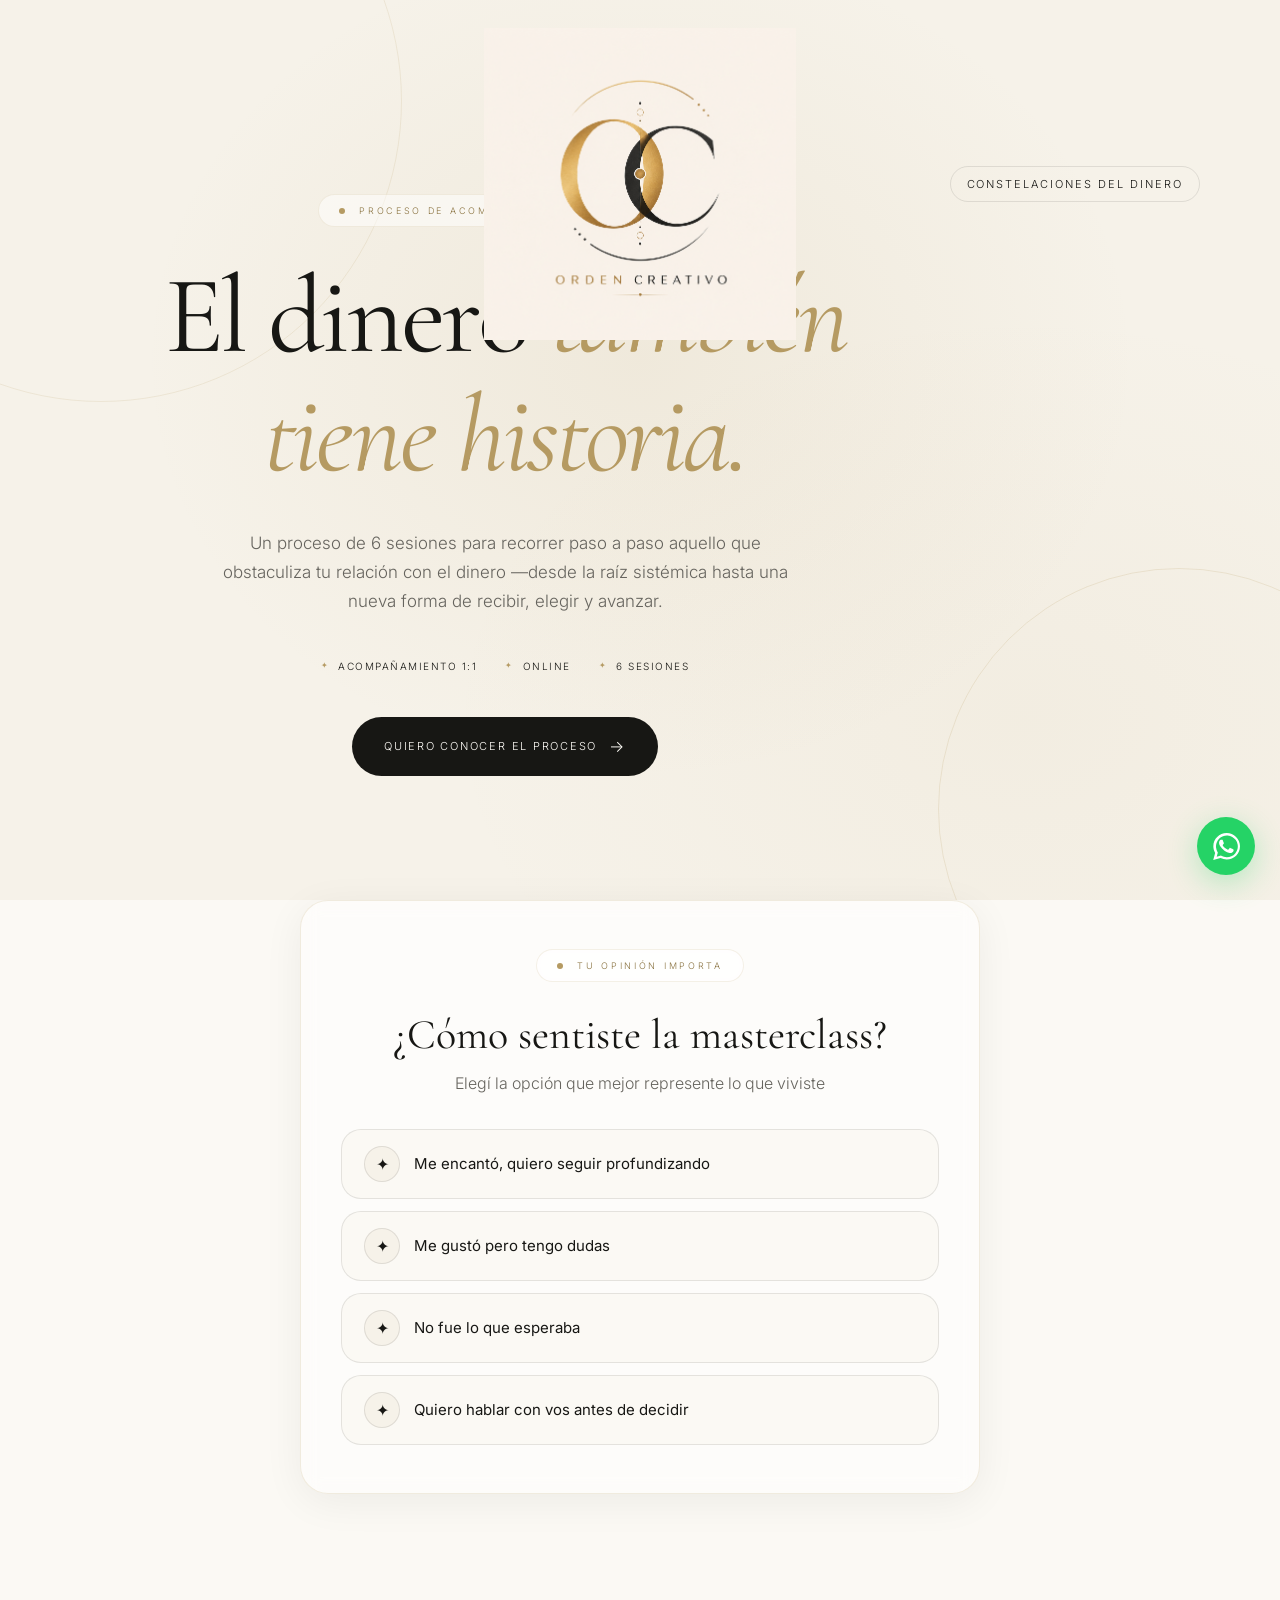
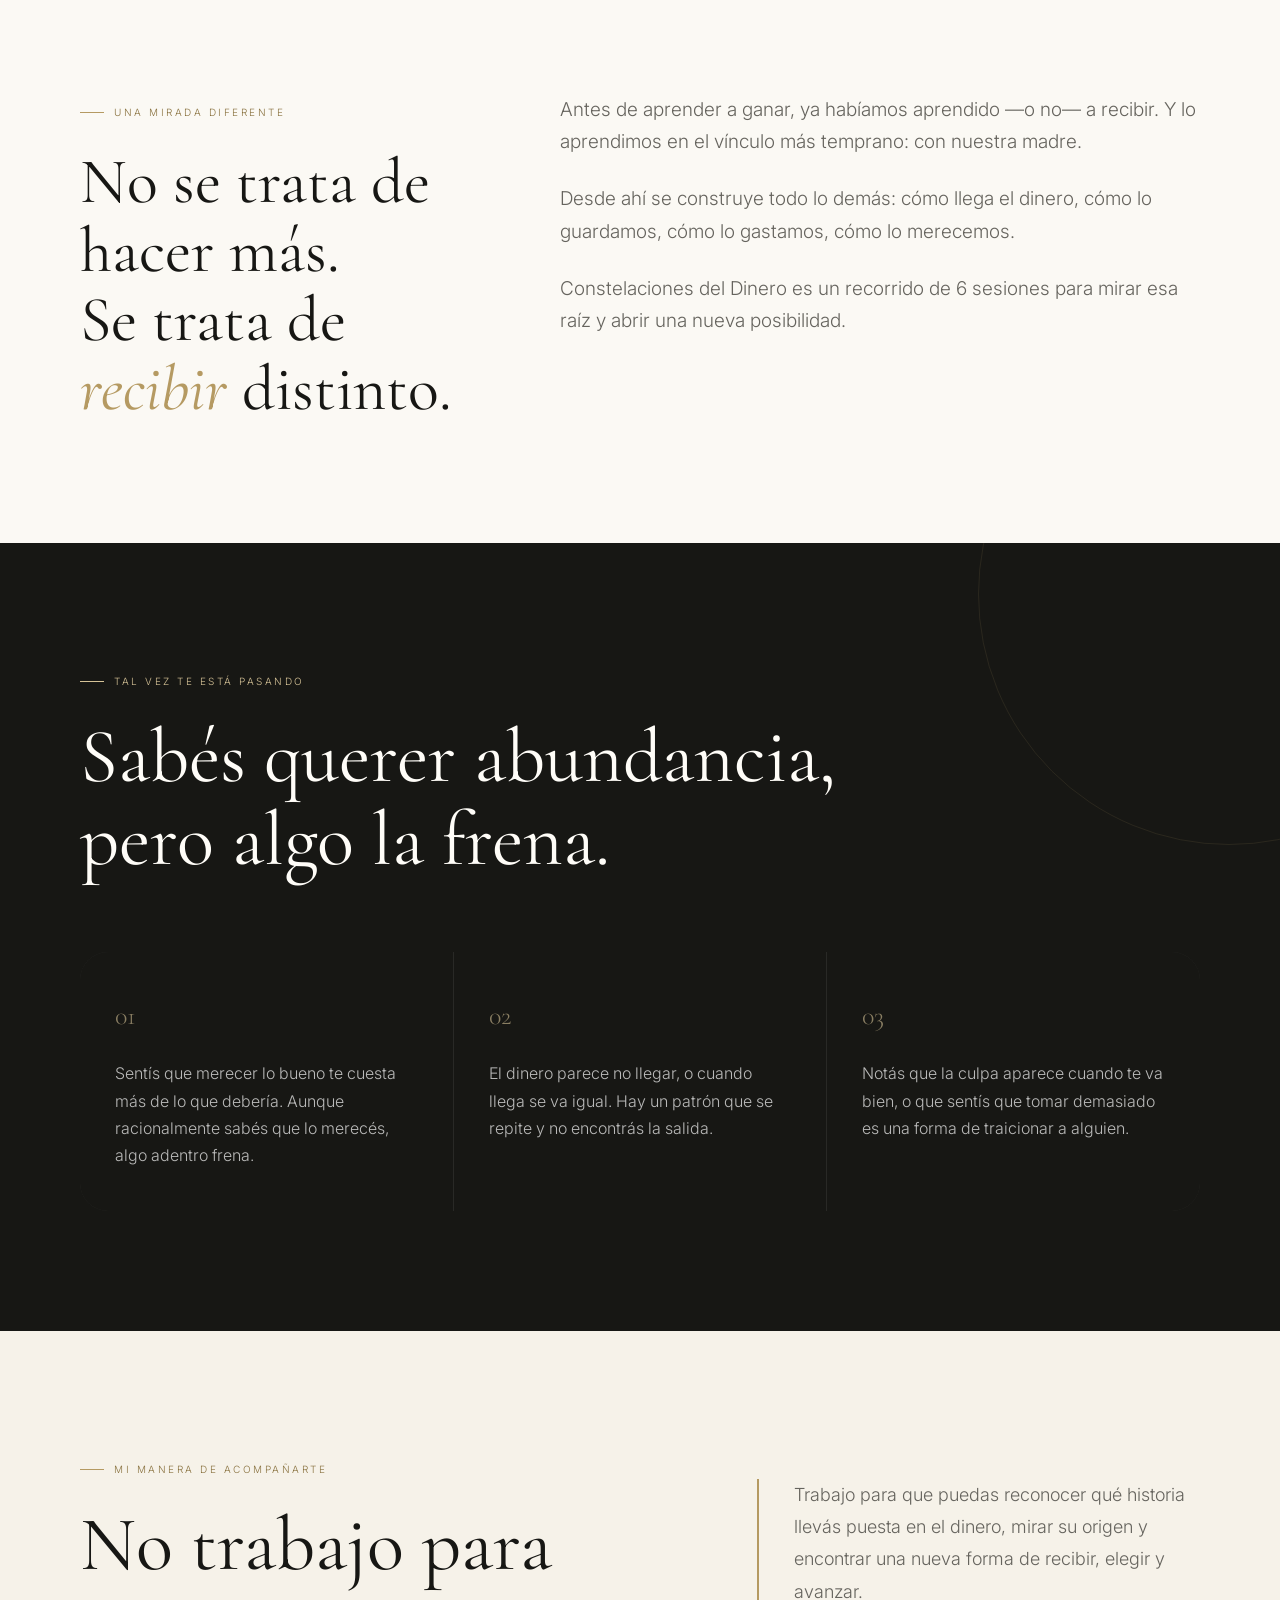
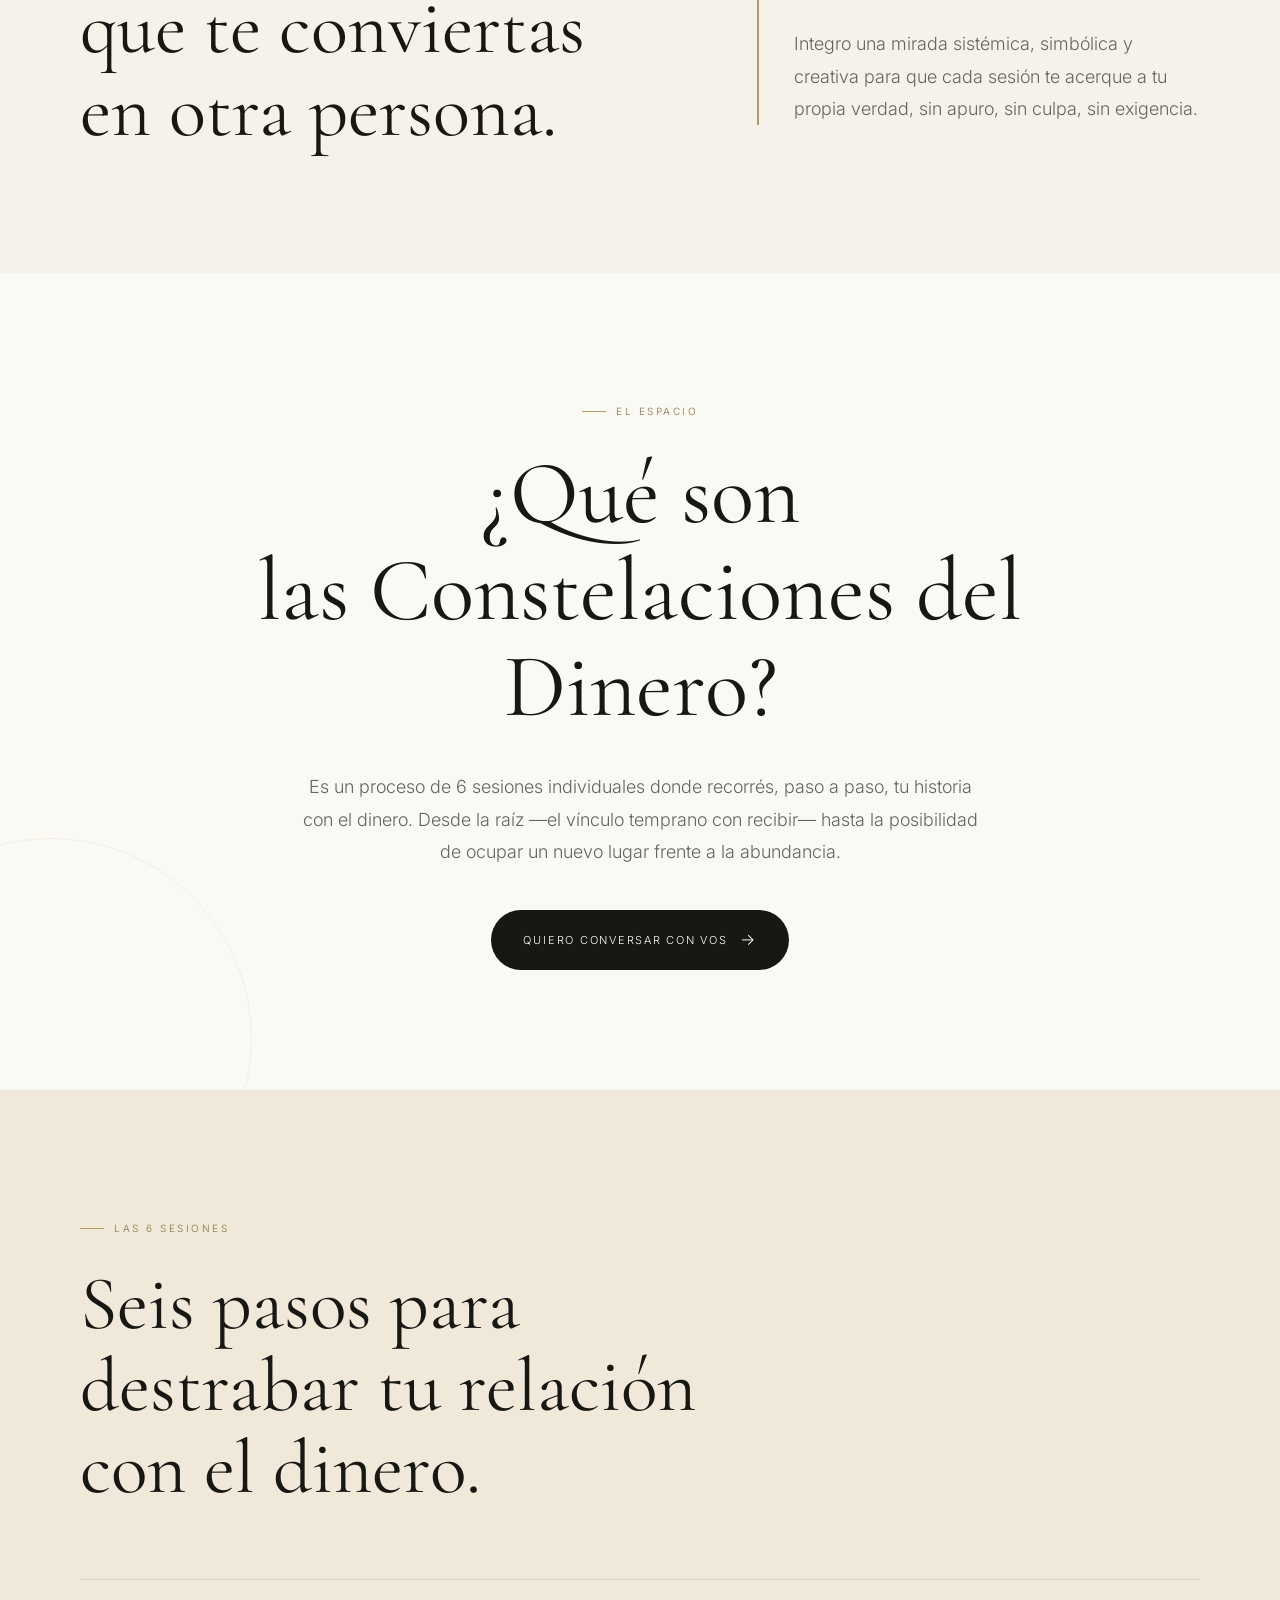
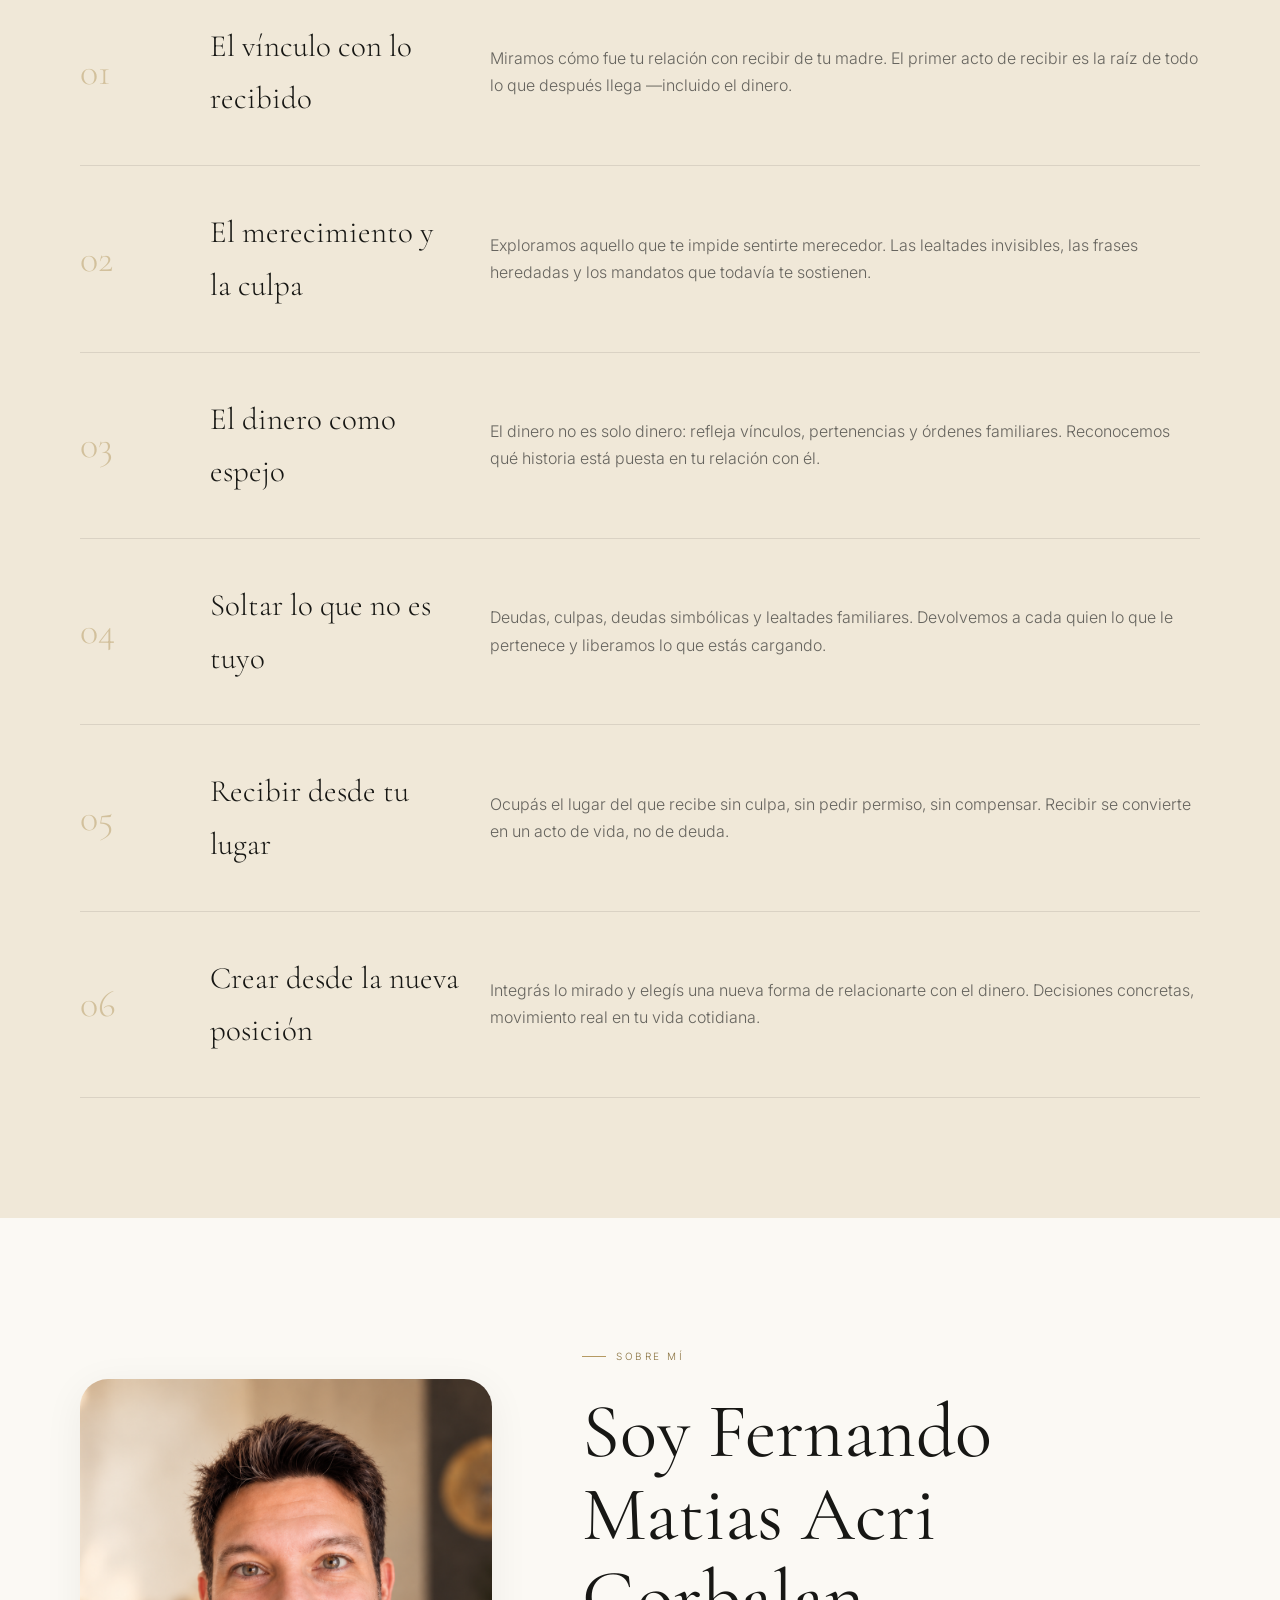
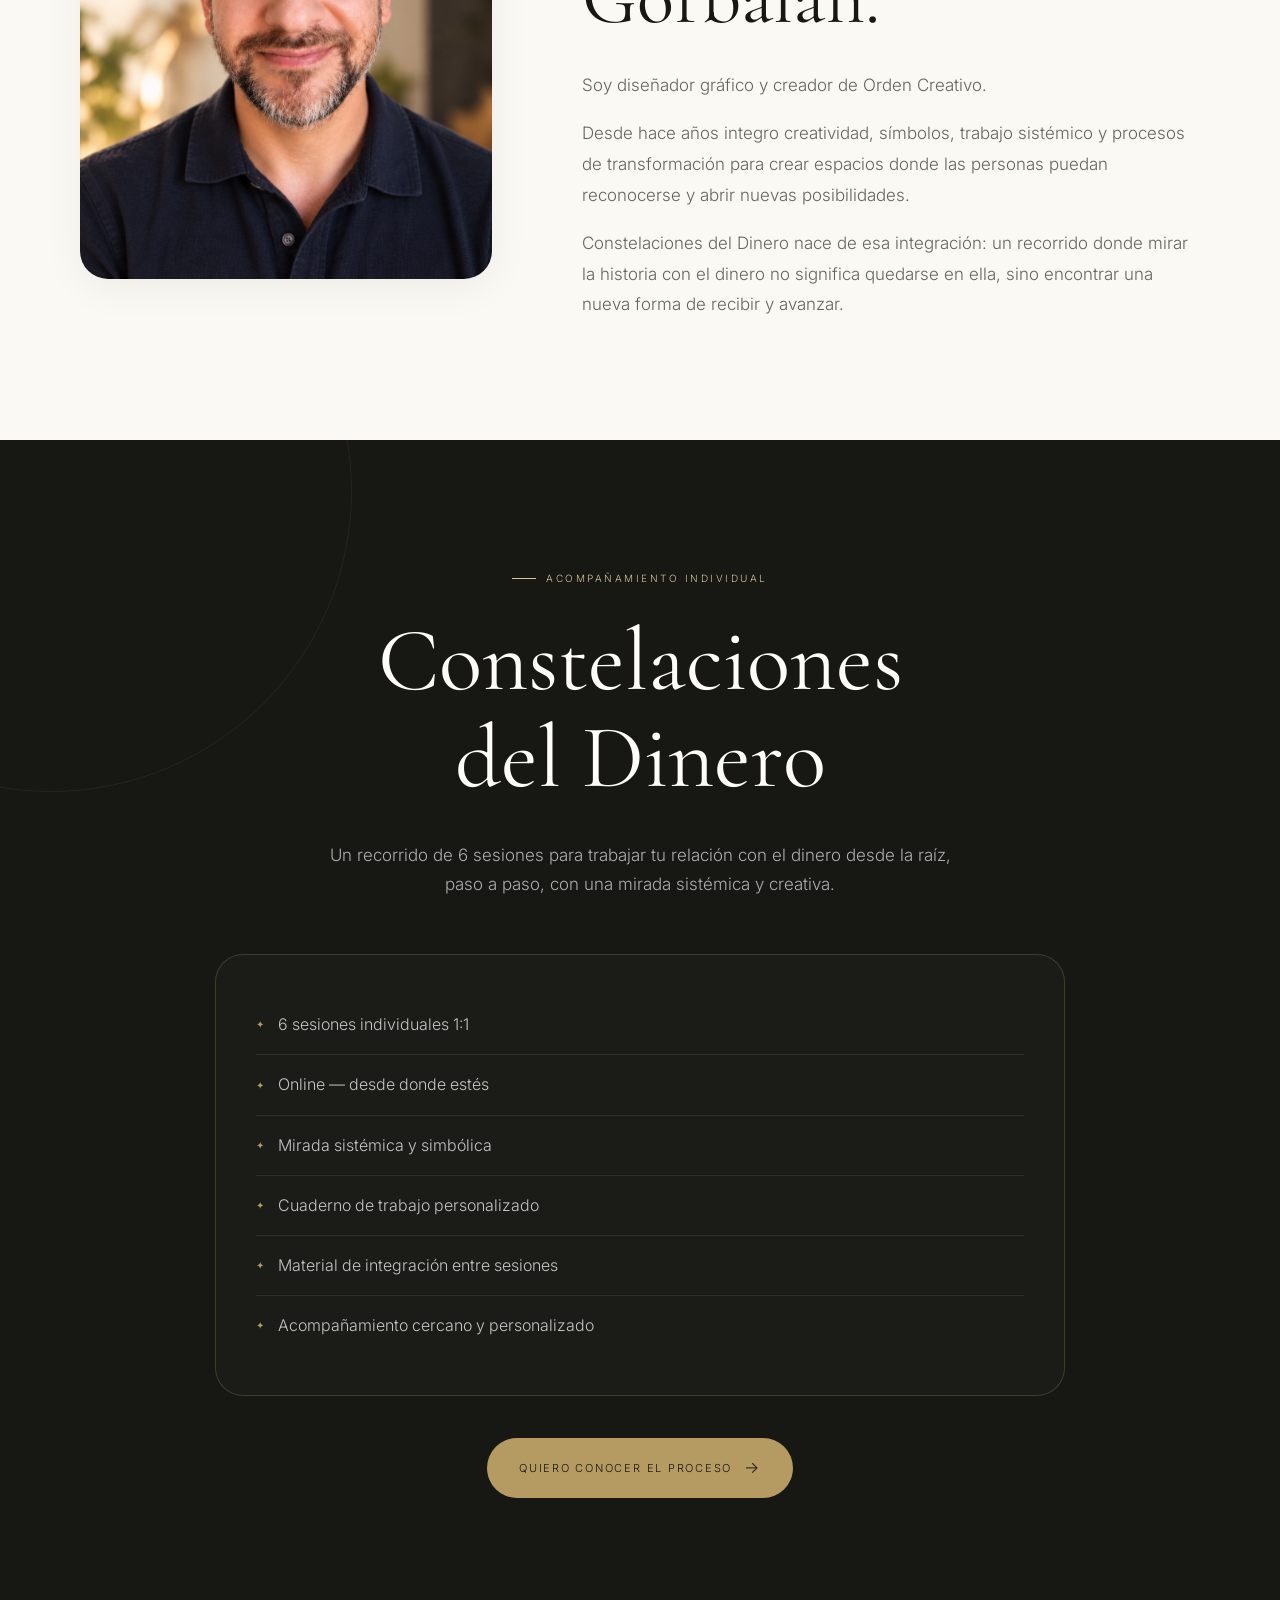
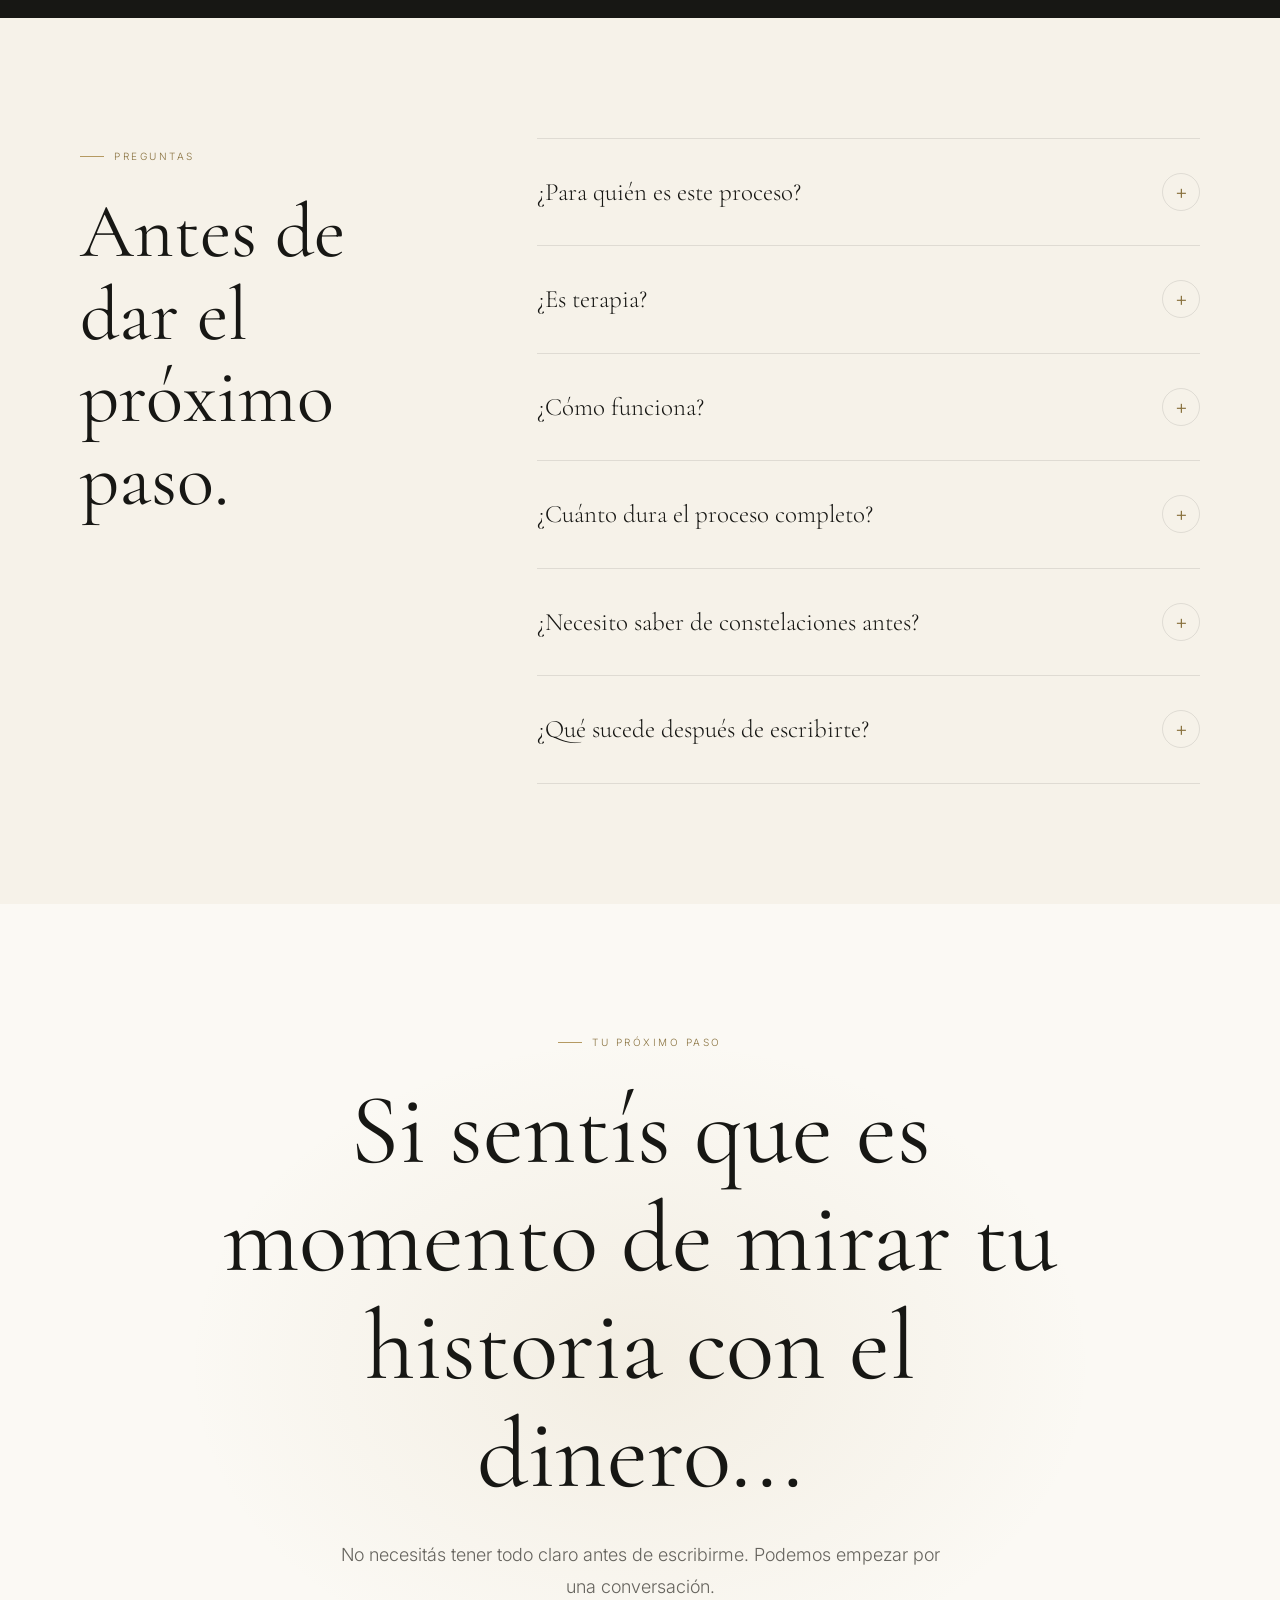
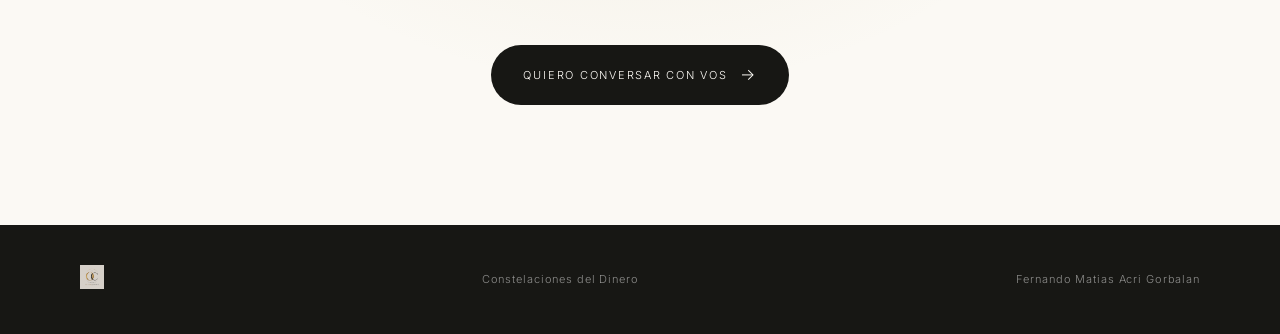
==== index.html @ 34c3ffd9 "Actualizar nombre a Fernando Matias Acri Gorbalan" ====
<!DOCTYPE html>
<html lang="es">
<head>
  <meta charset="UTF-8" />
  <meta name="viewport" content="width=device-width, initial-scale=1.0" />

  <title>Constelaciones del Dinero — Fernando Matias Acri Gorbalan</title>

  <meta
    name="description"
    content="Constelaciones del Dinero. Un proceso de 6 sesiones para destrabar tu relación con el dinero desde una mirada sistémica, simbólica y creativa."
  />

  <link rel="icon" href="assets/logo-campo-sagrado.png" type="image/png" />
  <link rel="preconnect" href="https://fonts.googleapis.com">
  <link rel="preconnect" href="https://fonts.gstatic.com" crossorigin>

  <link
    href="https://fonts.googleapis.com/css2?family=Cormorant+Garamond:ital,wght@0,400;0,500;0,600;1,400;1,500&family=Inter:wght@300;400;500;600&display=swap"
    rel="stylesheet"
  />

  <style>
    :root {
      --cream: #f6f2e9;
      --cream-light: #fbf9f4;
      --cream-warm: #f0e8d8;
      --black: #171714;
      --gray: #66645e;
      --gold: #b59a62;
      --gold-dark: #8a7340;
      --gold-light: #d6c397;
      --line: rgba(23, 23, 20, 0.10);
      --white: #fffdf8;
      --radius-sm: 12px;
      --radius-md: 20px;
      --radius-lg: 28px;
      --radius-xl: 40px;
      --shadow-soft: 0 8px 40px rgba(23, 23, 20, 0.06);
      --shadow-card: 0 4px 24px rgba(23, 23, 20, 0.05);
      --transition: 0.4s cubic-bezier(0.25, 0.46, 0.45, 0.94);
    }

    * {
      margin: 0;
      padding: 0;
      box-sizing: border-box;
    }

    html {
      scroll-behavior: smooth;
    }

    body {
      background: var(--cream-light);
      color: var(--black);
      font-family: "Inter", sans-serif;
      font-weight: 300;
      line-height: 1.7;
      -webkit-font-smoothing: antialiased;
    }

    h1, h2, h3 {
      font-family: "Cormorant Garamond", serif;
      font-weight: 400;
      line-height: 1.08;
    }

    a {
      color: inherit;
      text-decoration: none;
    }

    a:focus-visible,
    button:focus-visible,
    summary:focus-visible {
      outline: 2px solid var(--gold);
      outline-offset: 3px;
    }

    .container {
      width: min(1120px, calc(100% - 48px));
      margin: 0 auto;
    }

    .skip-link {
      position: absolute;
      top: -100%;
      left: 16px;
      z-index: 100;
      padding: 12px 24px;
      background: var(--black);
      color: var(--white);
      font-size: 14px;
      border-radius: var(--radius-sm);
      transition: top var(--transition);
    }

    .skip-link:focus {
      top: 16px;
    }

    .footer-logo {
      height: 24px;
      width: auto;
      opacity: 0.85;
    }

    em {
      color: var(--gold);
      font-style: italic;
    }

    /* HEADER */
    header {
      position: absolute;
      top: 0;
      left: 0;
      width: 100%;
      z-index: 20;
      padding: 28px 0;
    }

    .nav {
      display: flex;
      justify-content: center;
      align-items: center;
      position: relative;
    }

    .brand {
      display: flex;
      align-items: center;
    }

    .brand img {
      height: 312px;
      width: auto;
      transition: opacity var(--transition);
    }

    .brand img:hover {
      opacity: 0.7;
    }

    .nav-link {
      position: absolute;
      right: 0;
      font-size: 11px;
      text-transform: uppercase;
      letter-spacing: 0.18em;
      padding: 8px 16px;
      border-radius: 999px;
      border: 1px solid var(--line);
      transition: all var(--transition);
    }

    .nav-link:hover {
      background: var(--black);
      color: var(--white);
      border-color: var(--black);
    }

    /* HERO */
    .hero {
      min-height: 100vh;
      display: flex;
      align-items: center;
      justify-content: center;
      text-align: center;
      position: relative;
      overflow: hidden;
      background:
        radial-gradient(
          ellipse at 50% 40%,
          rgba(181, 154, 98, 0.10),
          transparent 55%
        ),
        radial-gradient(
          ellipse at 80% 80%,
          rgba(181, 154, 98, 0.06),
          transparent 40%
        ),
        var(--cream);
    }

    .hero::before {
      content: "";
      position: absolute;
      width: 600px;
      height: 600px;
      border: 1px solid rgba(181, 154, 98, 0.15);
      border-radius: 50%;
      left: -200px;
      top: -200px;
      animation: float 20s ease-in-out infinite;
    }

    .hero::after {
      content: "";
      position: absolute;
      width: 480px;
      height: 480px;
      border: 1px solid rgba(181, 154, 98, 0.18);
      border-radius: 50%;
      right: -140px;
      bottom: -150px;
      animation: float 25s ease-in-out infinite reverse;
    }

    @keyframes float {
      0%, 100% { transform: translate(0, 0); }
      50% { transform: translate(20px, -20px); }
    }

    .hero-content {
      max-width: 850px;
      position: relative;
      z-index: 2;
      padding-top: 70px;
    }

    .eyebrow {
      display: inline-flex;
      align-items: center;
      gap: 14px;
      margin-bottom: 30px;
      font-size: 10px;
      letter-spacing: 0.3em;
      text-transform: uppercase;
      color: var(--gold-dark);
      padding: 8px 20px;
      background: rgba(255, 255, 255, 0.5);
      border-radius: 999px;
      border: 1px solid rgba(181, 154, 98, 0.15);
      backdrop-filter: blur(8px);
    }

    .eyebrow::before {
      content: "";
      width: 6px;
      height: 6px;
      border-radius: 50%;
      background: var(--gold);
    }

    .hero h1 {
      font-size: clamp(58px, 9vw, 110px);
      letter-spacing: -0.03em;
      max-width: 900px;
      margin: 0 auto;
    }

    .hero-description {
      max-width: 600px;
      margin: 34px auto 0;
      font-size: 17px;
      color: var(--gray);
    }

    .hero-meta {
      display: flex;
      justify-content: center;
      gap: 28px;
      margin-top: 42px;
      font-size: 10px;
      letter-spacing: 0.15em;
      text-transform: uppercase;
    }

    .hero-meta span {
      display: flex;
      align-items: center;
      gap: 9px;
    }

    .hero-meta span::before {
      content: "✦";
      color: var(--gold);
      font-size: 8px;
    }

    .cta {
      display: inline-flex;
      align-items: center;
      justify-content: center;
      gap: 12px;
      margin-top: 42px;
      padding: 16px 32px;
      background: var(--black);
      color: var(--white);
      font-size: 11px;
      letter-spacing: 0.16em;
      text-transform: uppercase;
      border-radius: 999px;
      transition: all var(--transition);
    }

    .cta:hover {
      background: var(--gold);
      color: var(--black);
      transform: translateY(-2px);
      box-shadow: 0 12px 32px rgba(181, 154, 98, 0.25);
    }

    .cta-arrow {
      font-size: 16px;
      transition: transform var(--transition);
    }

    .cta:hover .cta-arrow {
      transform: translateX(4px);
    }

    /* SECTIONS */
    section {
      padding: 120px 0;
    }

    .section-label {
      display: inline-flex;
      align-items: center;
      gap: 10px;
      font-size: 10px;
      letter-spacing: 0.25em;
      text-transform: uppercase;
      color: var(--gold-dark);
      margin-bottom: 26px;
    }

    .section-label::before {
      content: "";
      width: 24px;
      height: 1px;
      background: var(--gold);
    }

    /* INTRO */
    .intro {
      background: var(--cream-light);
    }

    .intro-grid {
      display: grid;
      grid-template-columns: 1fr 1.6fr;
      gap: 80px;
      align-items: start;
    }

    .intro h2 {
      font-size: clamp(42px, 5vw, 68px);
    }

    .intro-copy {
      font-size: 19px;
      color: var(--gray);
      max-width: 650px;
    }

    .intro-copy p + p {
      margin-top: 25px;
    }

    .intro-img {
      width: 100%;
      border-radius: var(--radius-lg);
      margin-top: 40px;
      object-fit: cover;
      aspect-ratio: 16/9;
      box-shadow: var(--shadow-soft);
    }

    .img-section {
      width: 100%;
      margin-top: 0;
      padding: 0;
    }

    .img-section img {
      width: 100%;
      display: block;
      object-fit: cover;
      border-radius: var(--radius-xl);
      margin: 0 auto;
      max-width: 1200px;
      box-shadow: var(--shadow-soft);
    }

    /* REFLECTION */
    .reflection {
      background: var(--black);
      color: var(--white);
      position: relative;
      overflow: hidden;
    }

    .reflection::before {
      content: "";
      position: absolute;
      width: 500px;
      height: 500px;
      border: 1px solid rgba(181, 154, 98, 0.12);
      border-radius: 50%;
      right: -200px;
      top: -200px;
    }

    .reflection .section-label {
      color: var(--gold-light);
    }

    .reflection .section-label::before {
      background: var(--gold-light);
    }

    .reflection h2 {
      font-size: clamp(46px, 6vw, 82px);
      max-width: 800px;
    }

    .cards {
      display: grid;
      grid-template-columns: repeat(3, 1fr);
      margin-top: 70px;
      gap: 1px;
      background: rgba(255, 255, 255, 0.08);
      border-radius: var(--radius-lg);
      overflow: hidden;
    }

    .card {
      padding: 42px 35px;
      background: var(--black);
      transition: background var(--transition);
    }

    .card:hover {
      background: rgba(255, 255, 255, 0.03);
    }

    .card-number {
      font-family: "Cormorant Garamond", serif;
      color: var(--gold-light);
      font-size: 26px;
      opacity: 0.6;
    }

    .card p {
      margin-top: 22px;
      font-size: 16px;
      color: rgba(255, 255, 255, 0.7);
      line-height: 1.7;
    }

    /* TRANSFORMATION */
    .transformation {
      background: var(--cream);
      position: relative;
    }

    .transformation-grid {
      display: grid;
      grid-template-columns: 1.3fr 1fr;
      gap: 100px;
      align-items: center;
    }

    .transformation h2 {
      font-size: clamp(48px, 6vw, 78px);
    }

    .quote {
      border-left: 2px solid var(--gold);
      padding-left: 35px;
      color: var(--gray);
      font-size: 18px;
      line-height: 1.8;
    }

    .quote p + p {
      margin-top: 20px;
    }

    /* ORIGIN */
    .origin {
      background: var(--cream-light);
      position: relative;
      overflow: hidden;
    }

    .origin::before {
      content: "";
      position: absolute;
      width: 400px;
      height: 400px;
      border: 1px solid rgba(181, 154, 98, 0.12);
      border-radius: 50%;
      left: -150px;
      bottom: -150px;
    }

    .origin-inner {
      max-width: 820px;
      margin: auto;
      text-align: center;
    }

    .origin h2 {
      font-size: clamp(52px, 7vw, 92px);
    }

    .origin-text {
      margin: 35px auto 0;
      max-width: 680px;
      font-size: 18px;
      color: var(--gray);
      line-height: 1.8;
    }

    /* PROCESS */
    .process {
      background: var(--cream-warm);
      position: relative;
    }

    .process h2 {
      font-size: clamp(48px, 6vw, 76px);
      max-width: 700px;
    }

    .process-list {
      margin-top: 70px;
    }

    .process-item {
      display: grid;
      grid-template-columns: 100px 250px 1fr;
      gap: 30px;
      padding: 40px 0;
      border-top: 1px solid var(--line);
      align-items: center;
      transition: all var(--transition);
    }

    .process-item:last-child {
      border-bottom: 1px solid var(--line);
    }

    .process-item:hover {
      padding-left: 12px;
    }

    .process-number {
      font-family: "Cormorant Garamond", serif;
      color: var(--gold);
      font-size: 38px;
      opacity: 0.5;
      transition: opacity var(--transition);
    }

    .process-item:hover .process-number {
      opacity: 1;
    }

    .process-title {
      font-family: "Cormorant Garamond", serif;
      font-size: 31px;
    }

    .process-description {
      color: var(--gray);
      line-height: 1.7;
    }

    /* ABOUT */
    .about {
      background: var(--cream-light);
    }

    .about-grid {
      display: grid;
      grid-template-columns: 0.8fr 1.2fr;
      gap: 90px;
      align-items: center;
    }

    .portrait {
      aspect-ratio: 4 / 5;
      width: 100%;
      object-fit: cover;
      border-radius: var(--radius-lg);
      box-shadow: var(--shadow-soft);
    }

    .about h2 {
      font-size: clamp(48px, 6vw, 78px);
    }

    .about-copy {
      margin-top: 30px;
      color: var(--gray);
      font-size: 17px;
      line-height: 1.8;
    }

    .about-copy p + p {
      margin-top: 18px;
    }

    /* OFFER */
    .offer {
      background: var(--black);
      color: var(--white);
      position: relative;
      overflow: hidden;
    }

    .offer::before {
      content: "";
      position: absolute;
      width: 600px;
      height: 600px;
      border: 1px solid rgba(181, 154, 98, 0.10);
      border-radius: 50%;
      left: -250px;
      top: -250px;
    }

    .offer-inner {
      max-width: 850px;
      margin: auto;
      text-align: center;
      position: relative;
      z-index: 2;
    }

    .offer .section-label {
      color: var(--gold-light);
    }

    .offer .section-label::before {
      background: var(--gold-light);
    }

    .offer h2 {
      font-size: clamp(55px, 7vw, 95px);
    }

    .offer-description {
      margin: 35px auto 0;
      max-width: 650px;
      color: rgba(255, 255, 255, 0.65);
      font-size: 17px;
    }

    .offer-box {
      margin-top: 55px;
      border: 1px solid rgba(181, 154, 98, 0.25);
      padding: 40px;
      text-align: left;
      border-radius: var(--radius-lg);
      background: rgba(255, 255, 255, 0.02);
    }

    .offer-box ul {
      list-style: none;
    }

    .offer-box li {
      padding: 16px 0;
      border-bottom: 1px solid rgba(255, 255, 255, 0.08);
      color: rgba(255, 255, 255, 0.75);
      display: flex;
      align-items: center;
      gap: 14px;
    }

    .offer-box li:last-child {
      border-bottom: none;
    }

    .offer-box li::before {
      content: "✦";
      color: var(--gold);
      font-size: 10px;
      flex-shrink: 0;
    }

    .offer .cta {
      background: var(--gold);
      color: var(--black);
    }

    .offer .cta:hover {
      background: var(--white);
      box-shadow: 0 12px 32px rgba(181, 154, 98, 0.3);
    }

    /* FAQ */
    .faq {
      background: var(--cream);
    }

    .faq-grid {
      display: grid;
      grid-template-columns: 0.7fr 1.3fr;
      gap: 100px;
    }

    .faq h2 {
      font-size: clamp(50px, 6vw, 78px);
    }

    details {
      border-top: 1px solid var(--line);
      padding: 28px 0;
      transition: all var(--transition);
    }

    details:last-child {
      border-bottom: 1px solid var(--line);
    }

    summary {
      cursor: pointer;
      list-style: none;
      font-family: "Cormorant Garamond", serif;
      font-size: 25px;
      display: flex;
      justify-content: space-between;
      align-items: center;
      padding: 4px 0;
      transition: color var(--transition);
    }

    summary:hover {
      color: var(--gold-dark);
    }

    summary::-webkit-details-marker {
      display: none;
    }

    summary::after {
      content: "+";
      font-family: "Inter", sans-serif;
      font-size: 20px;
      color: var(--gold-dark);
      width: 36px;
      height: 36px;
      display: grid;
      place-items: center;
      border-radius: 50%;
      border: 1px solid var(--line);
      transition: all var(--transition);
      flex-shrink: 0;
    }

    details[open] summary::after {
      content: "−";
      background: var(--gold-dark);
      color: var(--white);
      border-color: var(--gold-dark);
    }

    details p {
      margin-top: 18px;
      color: var(--gray);
      max-width: 650px;
      line-height: 1.8;
    }

    /* FINAL CTA */
    .final {
      min-height: 75vh;
      display: flex;
      align-items: center;
      text-align: center;
      background:
        radial-gradient(
          ellipse at center,
          rgba(181, 154, 98, 0.12),
          transparent 50%
        ),
        var(--cream-light);
    }

    .final-inner {
      max-width: 850px;
      margin: auto;
    }

    .final h2 {
      font-size: clamp(52px, 8vw, 100px);
    }

    .final p {
      max-width: 600px;
      margin: 30px auto 0;
      color: var(--gray);
      font-size: 18px;
      line-height: 1.8;
    }

    /* FOOTER */
    footer {
      padding: 40px 0;
      background: var(--black);
      color: rgba(255, 255, 255, 0.5);
      font-size: 11px;
      letter-spacing: 0.08em;
    }

    .footer-inner {
      display: flex;
      justify-content: space-between;
      align-items: center;
    }

    /* WHATSAPP */
    .whatsapp {
      position: fixed;
      z-index: 50;
      right: 25px;
      bottom: 25px;
      width: 58px;
      height: 58px;
      border-radius: 50%;
      background: #25D366;
      color: white;
      display: flex;
      align-items: center;
      justify-content: center;
      box-shadow: 0 8px 30px rgba(37, 211, 102, 0.3);
      transition: all var(--transition);
      text-decoration: none;
    }

    .whatsapp:hover {
      transform: scale(1.08);
      box-shadow: 0 12px 40px rgba(37, 211, 102, 0.4);
    }

    .whatsapp svg {
      width: 27px;
      height: 27px;
      fill: currentColor;
    }

    /* ANIMATION */
    .fade {
      opacity: 0;
      transform: translateY(25px);
      animation: fadeUp 1s ease forwards;
    }

    @keyframes fadeUp {
      to {
        opacity: 1;
        transform: translateY(0);
      }
    }

    @media (prefers-reduced-motion: reduce) {
      .fade {
        animation: none;
        opacity: 1;
        transform: none;
      }
      html {
        scroll-behavior: auto;
      }
      .hero::before,
      .hero::after {
        animation: none;
      }
      .process-item:hover {
        padding-left: 0;
      }
    }

    /* SURVEY */
    .survey {
      padding: 0 0 80px;
      text-align: center;
    }

    .survey-card {
      max-width: 680px;
      margin: 0 auto;
      padding: 48px 40px;
      background: rgba(255, 255, 255, 0.55);
      border: 1px solid rgba(181, 154, 98, 0.18);
      border-radius: var(--radius-lg);
      backdrop-filter: blur(10px);
      box-shadow: var(--shadow-soft);
    }

    .survey-card .eyebrow {
      justify-content: center;
    }

    .survey-card h2 {
      font-size: clamp(28px, 4vw, 42px);
      margin-bottom: 12px;
    }

    .survey-card > p {
      color: var(--gray);
      font-size: 16px;
      margin-bottom: 32px;
    }

    .survey-options {
      display: flex;
      flex-direction: column;
      gap: 12px;
    }

    .survey-btn {
      display: flex;
      align-items: center;
      gap: 14px;
      width: 100%;
      padding: 16px 22px;
      background: var(--cream-light);
      border: 1px solid var(--line);
      border-radius: var(--radius-md);
      font-family: "Inter", sans-serif;
      font-size: 15px;
      color: var(--black);
      cursor: pointer;
      transition: all var(--transition);
      text-align: left;
    }

    .survey-btn:hover {
      background: var(--black);
      color: var(--white);
      border-color: var(--black);
      transform: translateY(-2px);
      box-shadow: var(--shadow-card);
    }

    .survey-btn .survey-icon {
      width: 36px;
      height: 36px;
      flex-shrink: 0;
      display: grid;
      place-items: center;
      border-radius: 50%;
      background: var(--cream);
      border: 1px solid var(--line);
      font-size: 16px;
      transition: all var(--transition);
    }

    .survey-btn:hover .survey-icon {
      background: var(--gold);
      border-color: var(--gold);
      color: var(--black);
    }

    /* MOBILE */
    @media (max-width: 800px) {

      .container {
        width: min(100% - 32px, 1120px);
      }

      header {
        padding: 20px 0;
      }

      .brand img {
        height: 160px;
      }

      .nav-link {
        display: none;
      }

      section {
        padding: 80px 0;
      }

      .hero {
        min-height: 90vh;
      }

      .hero h1 {
        font-size: clamp(42px, 12vw, 70px);
      }

      .hero-description {
        font-size: 16px;
      }

      .hero-meta {
        flex-direction: column;
        gap: 10px;
      }

      .intro-grid,
      .transformation-grid,
      .about-grid,
      .faq-grid {
        grid-template-columns: 1fr;
        gap: 45px;
      }

      .cards {
        grid-template-columns: 1fr;
      }

      .process-item {
        grid-template-columns: 55px 1fr;
        gap: 10px;
      }

      .process-description {
        grid-column: 2;
      }

      .portrait {
        max-width: 400px;
        margin: 0 auto;
      }

      .about-grid {
        text-align: center;
      }

      .about-copy {
        text-align: left;
      }

      .offer-box {
        padding: 25px;
      }

      .footer-inner {
        flex-direction: column;
        gap: 16px;
        text-align: center;
      }

      .survey-card h2 {
        font-size: clamp(24px, 6vw, 36px);
      }

      .survey-btn {
        padding: 14px 18px;
        font-size: 14px;
      }

      .survey {
        padding: 0 0 60px;
      }

      .survey-card {
        padding: 32px 24px;
      }
    }

    @media (max-width: 480px) {
      .brand img {
        height: 120px;
      }

      .hero h1 {
        font-size: clamp(36px, 10vw, 56px);
      }

      .hero-description {
        font-size: 15px;
      }

      .cta {
        padding: 14px 24px;
        font-size: 10px;
      }

      .section-label {
        font-size: 9px;
      }

      .process-item {
        grid-template-columns: 1fr;
        text-align: center;
      }

      .process-number {
        font-size: 28px;
      }

      .portrait {
        max-width: 280px;
      }
    }

      .eyebrow {
        font-size: 9px;
      }

      .img-section img {
        border-radius: var(--radius-lg);
      }
    }
  </style>
</head>

<body>

  <a href="#main-content" class="skip-link">Saltar al contenido principal</a>

  <!-- HEADER -->

  <header>
    <nav class="container nav" aria-label="Navegación principal">
      <div class="brand">
        <img src="assets/logo-campo-sagrado.png" alt="Fernando Matias Acri Gorbalan · Orden Creativo" width="120" height="32" />
      </div>

      <a href="#proceso" class="nav-link">
        Constelaciones del Dinero
      </a>
    </nav>
  </header>


  <main id="main-content">

    <!-- HERO -->

    <section class="hero">
      <div class="container">
        <div class="hero-content fade">

          <div class="eyebrow">
            Proceso de acompañamiento · 6 sesiones
          </div>

          <h1>
            El dinero
            <em>también tiene historia.</em>
          </h1>

          <p class="hero-description">
            Un proceso de 6 sesiones para recorrer paso a paso aquello que
            obstaculiza tu relación con el dinero —desde la raíz sistémica
            hasta una nueva forma de recibir, elegir y avanzar.
          </p>

          <div class="hero-meta">
            <span>Acompañamiento 1:1</span>
            <span>Online</span>
            <span>6 sesiones</span>
          </div>

          <a
            class="cta"
            href="https://wa.me/541131404044?text=Hola%20Fernando%2C%20quiero%20conocer%20el%20proceso%20de%20Constelaciones%20del%20Dinero."
            target="_blank"
            rel="noopener noreferrer"
          >
            Quiero conocer el proceso
            <span class="cta-arrow">→</span>
          </a>

        </div>
      </div>
    </section>


    <!-- SURVEY -->

    <section class="survey">
      <div class="container">
        <div class="survey-card">

          <div class="eyebrow">
            Tu opinión importa
          </div>

          <h2>¿Cómo sentiste la masterclass?</h2>

          <p>Elegí la opción que mejor represente lo que viviste</p>

          <div class="survey-options">

            <button class="survey-btn" onclick="sendSurvey('Me encantó, quiero seguir profundizando')">
              <span class="survey-icon">✦</span>
              <span>Me encantó, quiero seguir profundizando</span>
            </button>

            <button class="survey-btn" onclick="sendSurvey('Me gustó pero tengo dudas')">
              <span class="survey-icon">✦</span>
              <span>Me gustó pero tengo dudas</span>
            </button>

            <button class="survey-btn" onclick="sendSurvey('No fue lo que esperaba')">
              <span class="survey-icon">✦</span>
              <span>No fue lo que esperaba</span>
            </button>

            <button class="survey-btn" onclick="sendSurvey('Quiero hablar con vos antes de decidir')">
              <span class="survey-icon">✦</span>
              <span>Quiero hablar con vos antes de decidir</span>
            </button>

          </div>

        </div>
      </div>
    </section>


    <!-- INTRO -->

    <section class="intro">
      <div class="container">
        <div class="intro-grid">

          <div>
            <div class="section-label">
              Una mirada diferente
            </div>
            <h2>
              No se trata de hacer más.<br>Se trata de <em>recibir</em> distinto.
            </h2>
          </div>

          <div class="intro-copy">

            <p>
              Antes de aprender a ganar, ya habíamos aprendido —o no— a recibir.
              Y lo aprendimos en el vínculo más temprano: con nuestra madre.
            </p>
            <p>
              Desde ahí se construye todo lo demás: cómo llega el dinero,
              cómo lo guardamos, cómo lo gastamos, cómo lo merecemos.
            </p>
            <p>
              Constelaciones del Dinero es un recorrido de 6 sesiones
              para mirar esa raíz y abrir una nueva posibilidad.
            </p>

          </div>
        </div>
      </div>
    </section>


    <!-- REFLECTION -->

    <section class="reflection">
      <div class="container">

        <div class="section-label">
          Tal vez te está pasando
        </div>

        <h2>
          Sabés querer abundancia,<br>pero algo la frena.
        </h2>

        <div class="cards">

          <div class="card">
            <div class="card-number">01</div>
            <p>
              Sentís que merecer lo bueno te cuesta más de lo que debería.
              Aunque racionalmente sabés que lo merecés, algo adentro frena.
            </p>
          </div>

          <div class="card">
            <div class="card-number">02</div>
            <p>
              El dinero parece no llegar, o cuando llega se va igual.
              Hay un patrón que se repite y no encontrás la salida.
            </p>
          </div>

          <div class="card">
            <div class="card-number">03</div>
            <p>
              Notás que la culpa aparece cuando te va bien,
              o que sentís que tomar demasiado es una forma de traicionar a alguien.
            </p>
          </div>

        </div>

      </div>
    </section>


    <!-- TRANSFORMATION -->

    <section class="transformation">
      <div class="container">
        <div class="transformation-grid">

          <div>
            <div class="section-label">
              Mi manera de acompañarte
            </div>
            <h2>
              No trabajo para que te conviertas en otra persona.
            </h2>
          </div>

          <div class="quote">
            <p>
              Trabajo para que puedas reconocer qué historia llevás
              puesta en el dinero, mirar su origen y encontrar
              una nueva forma de recibir, elegir y avanzar.
            </p>
            <p>
              Integro una mirada sistémica, simbólica y creativa
              para que cada sesión te acerque a tu propia verdad,
              sin apuro, sin culpa, sin exigencia.
            </p>
          </div>

        </div>
      </div>
    </section>


    <!-- ORIGIN -->

    <section class="origin" id="proceso">
      <div class="container">
        <div class="origin-inner">

          <div class="section-label">
            El espacio
          </div>

          <h2>
            ¿Qué son<br>
            las Constelaciones del Dinero?
          </h2>

          <p class="origin-text">
            Es un proceso de 6 sesiones individuales donde recorrés,
            paso a paso, tu historia con el dinero. Desde la raíz
            —el vínculo temprano con recibir— hasta la posibilidad
            de ocupar un nuevo lugar frente a la abundancia.
          </p>

          <a
            class="cta"
            href="https://wa.me/541131404044?text=Hola%20Fernando%2C%20quiero%20conocer%20el%20proceso%20de%20Constelaciones%20del%20Dinero."
            target="_blank"
            rel="noopener noreferrer"
          >
            Quiero conversar con vos
            <span class="cta-arrow">→</span>
          </a>

        </div>
      </div>
    </section>


    <!-- PROCESS — 6 SESSIONS -->

    <section class="process">
      <div class="container">

        <div class="section-label">
          Las 6 sesiones
        </div>

        <h2>
          Seis pasos para destrabar tu relación con el dinero.
        </h2>

        <div class="process-list">

          <div class="process-item">
            <div class="process-number">01</div>
            <div class="process-title">
              El vínculo con lo recibido
            </div>
            <div class="process-description">
              Miramos cómo fue tu relación con recibir de tu madre.
              El primer acto de recibir es la raíz de todo lo que
              después llega —incluido el dinero.
            </div>
          </div>

          <div class="process-item">
            <div class="process-number">02</div>
            <div class="process-title">
              El merecimiento y la culpa
            </div>
            <div class="process-description">
              Exploramos aquello que te impide sentirte merecedor.
              Las lealtades invisibles, las frases heredadas y
              los mandatos que todavía te sostienen.
            </div>
          </div>

          <div class="process-item">
            <div class="process-number">03</div>
            <div class="process-title">
              El dinero como espejo
            </div>
            <div class="process-description">
              El dinero no es solo dinero: refleja vínculos,
              pertenencias y órdenes familiares. Reconocemos
              qué historia está puesta en tu relación con él.
            </div>
          </div>

          <div class="process-item">
            <div class="process-number">04</div>
            <div class="process-title">
              Soltar lo que no es tuyo
            </div>
            <div class="process-description">
              Deudas, culpas, deudas simbólicas y lealtades
              familiares. Devolvemos a cada quien lo que le
              pertenece y liberamos lo que estás cargando.
            </div>
          </div>

          <div class="process-item">
            <div class="process-number">05</div>
            <div class="process-title">
              Recibir desde tu lugar
            </div>
            <div class="process-description">
              Ocupás el lugar del que recibe sin culpa,
              sin pedir permiso, sin compensar. Recibir
              se convierte en un acto de vida, no de deuda.
            </div>
          </div>

          <div class="process-item">
            <div class="process-number">06</div>
            <div class="process-title">
              Crear desde la nueva posición
            </div>
            <div class="process-description">
              Integrás lo mirado y elegís una nueva forma
              de relacionarte con el dinero. Decisiones
              concretas, movimiento real en tu vida cotidiana.
            </div>
          </div>

        </div>

      </div>
    </section>


    <!-- ABOUT -->

    <section class="about">
      <div class="container">
        <div class="about-grid">

          <img src="assets/ChatGPT Image 10 sept 2026, 04_56_59 p.m.png" alt="Fernando Matias Acri Gorbalan" class="portrait" width="400" height="500" loading="lazy" />

          <div>

            <div class="section-label">
              Sobre mí
            </div>

            <h2>
              Soy Fernando Matias Acri Gorbalan.
            </h2>

            <div class="about-copy">
              <p>
                Soy diseñador gráfico y creador de Orden Creativo.
              </p>
              <p>
                Desde hace años integro creatividad, símbolos,
                trabajo sistémico y procesos de transformación
                para crear espacios donde las personas puedan
                reconocerse y abrir nuevas posibilidades.
              </p>
              <p>
                Constelaciones del Dinero nace de esa integración:
                un recorrido donde mirar la historia con el dinero
                no significa quedarse en ella, sino encontrar
                una nueva forma de recibir y avanzar.
              </p>
            </div>

          </div>

        </div>
      </div>
    </section>


    <!-- OFFER -->

    <section class="offer">
      <div class="container">
        <div class="offer-inner">

          <div class="section-label">
            Acompañamiento individual
          </div>

          <h2>
            Constelaciones<br>del Dinero
          </h2>

          <p class="offer-description">
            Un recorrido de 6 sesiones para trabajar tu relación con el
            dinero desde la raíz, paso a paso, con una mirada sistémica
            y creativa.
          </p>

          <div class="offer-box">
            <ul>
              <li>6 sesiones individuales 1:1</li>
              <li>Online — desde donde estés</li>
              <li>Mirada sistémica y simbólica</li>
              <li>Cuaderno de trabajo personalizado</li>
              <li>Material de integración entre sesiones</li>
              <li>Acompañamiento cercano y personalizado</li>
            </ul>
          </div>

          <a
            class="cta"
            href="https://wa.me/541131404044?text=Hola%20Fernando%2C%20quiero%20conocer%20el%20proceso%20de%20Constelaciones%20del%20Dinero."
            target="_blank"
            rel="noopener noreferrer"
          >
            Quiero conocer el proceso
            <span class="cta-arrow">→</span>
          </a>

        </div>
      </div>
    </section>


    <!-- FAQ -->

    <section class="faq">
      <div class="container">
        <div class="faq-grid">

          <div>
            <div class="section-label">
              Preguntas
            </div>
            <h2>
              Antes de dar el próximo paso.
            </h2>
          </div>

          <div>

            <details>
              <summary>
                ¿Para quién es este proceso?
              </summary>
              <p>
                Para personas que sienten que hay algo que se repite
                en su relación con el dinero —bloqueos, culpa, dificultad
                para recibir— y quieren mirarlo desde una perspectiva
                diferente, con disposición a participar activamente.
              </p>
            </details>

            <details>
              <summary>
                ¿Es terapia?
              </summary>
              <p>
                No. Constelaciones del Dinero no reemplaza psicoterapia,
                tratamiento médico ni atención profesional de salud.
                Es un espacio de acompañamiento y exploración personal
                desde la mirada sistémica.
              </p>
            </details>

            <details>
              <summary>
                ¿Cómo funciona?
              </summary>
              <p>
                Son 6 sesiones online, de aproximadamente 60-75 minutos
                cada una. Cada sesión tiene un tema y un recorrido.
                Trabajamos con preguntas, ejercicios y constelaciones
                guiadas para mirar tu historia desde el cuerpo y el corazón.
              </p>
            </details>

            <details>
              <summary>
                ¿Cuánto dura el proceso completo?
              </summary>
              <p>
                Las 6 sesiones se desarrollan a lo largo de unas 6 a 8 semanas,
                con un encuentro semanal. La frecuencia se adapta a tu ritmo.
                Te explico todos los detalles cuando conversemos por WhatsApp.
              </p>
            </details>

            <details>
              <summary>
                ¿Necesito saber de constelaciones antes?
              </summary>
              <p>
                No. Cada sesión arranca desde lo que necesitás, no desde
                teoría. Yo me encargo de sostener el espacio y guiarte
                en cada paso. Solo necesitás disposición y ganas de mirar.
              </p>
            </details>

            <details>
              <summary>
                ¿Qué sucede después de escribirte?
              </summary>
              <p>
                Primero vamos a conversar. Quiero entender qué estás
                atravesando y qué querés trabajar antes de proponerte
                el proceso. Sin compromiso, sin apuro.
              </p>
            </details>

          </div>

        </div>
      </div>
    </section>


    <!-- FINAL CTA -->

    <section class="final">
      <div class="container">
        <div class="final-inner">

          <div class="section-label">
            Tu próximo paso
          </div>

          <h2>
            Si sentís que es momento de mirar tu historia con el dinero...
          </h2>

          <p>
            No necesitás tener todo claro antes de escribirme.
            Podemos empezar por una conversación.
          </p>

          <a
            class="cta"
            href="https://wa.me/541131404044?text=Hola%20Fernando%2C%20quiero%20conocer%20el%20proceso%20de%20Constelaciones%20del%20Dinero."
            target="_blank"
            rel="noopener noreferrer"
          >
            Quiero conversar con vos
            <span class="cta-arrow">→</span>
          </a>

        </div>
      </div>
    </section>

  </main>


  <!-- FOOTER -->

  <footer>
    <div class="container footer-inner">

      <div>
        <img src="assets/logo-campo-sagrado.png" alt="Fernando Matias Acri Gorbalan · Orden Creativo" class="footer-logo" width="120" height="24" loading="lazy" />
      </div>

      <div>
        Constelaciones del Dinero
      </div>

      <div>
        Fernando Matias Acri Gorbalan
      </div>

    </div>
  </footer>


  <!-- WHATSAPP -->

  <a
    class="whatsapp"
    href="https://wa.me/541131404044?text=Hola%20Fernando%2C%20quiero%20conocer%20el%20proceso%20de%20Constelaciones%20del%20Dinero."
    target="_blank"
    rel="noopener noreferrer"
    aria-label="Contactar por WhatsApp"
  >
    <svg viewBox="0 0 24 24">
      <path d="M20.5 3.5A11.8 11.8 0 0 0 12.1 0C5.6 0 .3 5.3.3 11.8c0 2.1.6 4.1 1.6 5.9L.2 24l6.5-1.7a11.8 11.8 0 0 0 5.4 1.3h.1c6.5 0 11.8-5.3 11.8-11.8 0-3.2-1.3-6.1-3.5-8.3ZM12.2 21.6c-1.7 0-3.4-.5-4.8-1.3l-.3-.2-3.8 1 1-3.7-.2-.4a9.7 9.7 0 1 1 8.1 4.6Zm5.3-7.3c-.3-.2-1.8-.9-2.1-1-.3-.1-.5-.2-.7.2-.2.3-.8 1-1 1.2-.2.2-.4.2-.7.1-.3-.2-1.3-.5-2.5-1.6-.9-.8-1.6-1.8-1.8-2.1-.2-.3 0-.5.1-.7l.5-.6c.2-.2.2-.3.3-.5.1-.2 0-.4 0-.6-.1-.2-.7-1.7-.9-2.3-.2-.6-.5-.5-.7-.5h-.6c-.2 0-.6.1-.9.4-.3.3-1.1 1.1-1.1 2.6s1.1 3 1.3 3.2c.2.2 2.2 3.4 5.4 4.7.8.3 1.4.5 1.9.7.8.3 1.5.3 2.1.2.7-.1 1.8-.7 2-1.4.3-.7.3-1.3.2-1.4-.1-.2-.3-.3-.6-.4Z"/>
    </svg>
  </a>

  <script>
    function sendSurvey(answer) {
      var text = encodeURIComponent('Mi respuesta sobre la masterclass: ' + answer);
      window.open('https://wa.me/541131404044?text=' + text, '_blank');
    }
  </script>

</body>
</html>
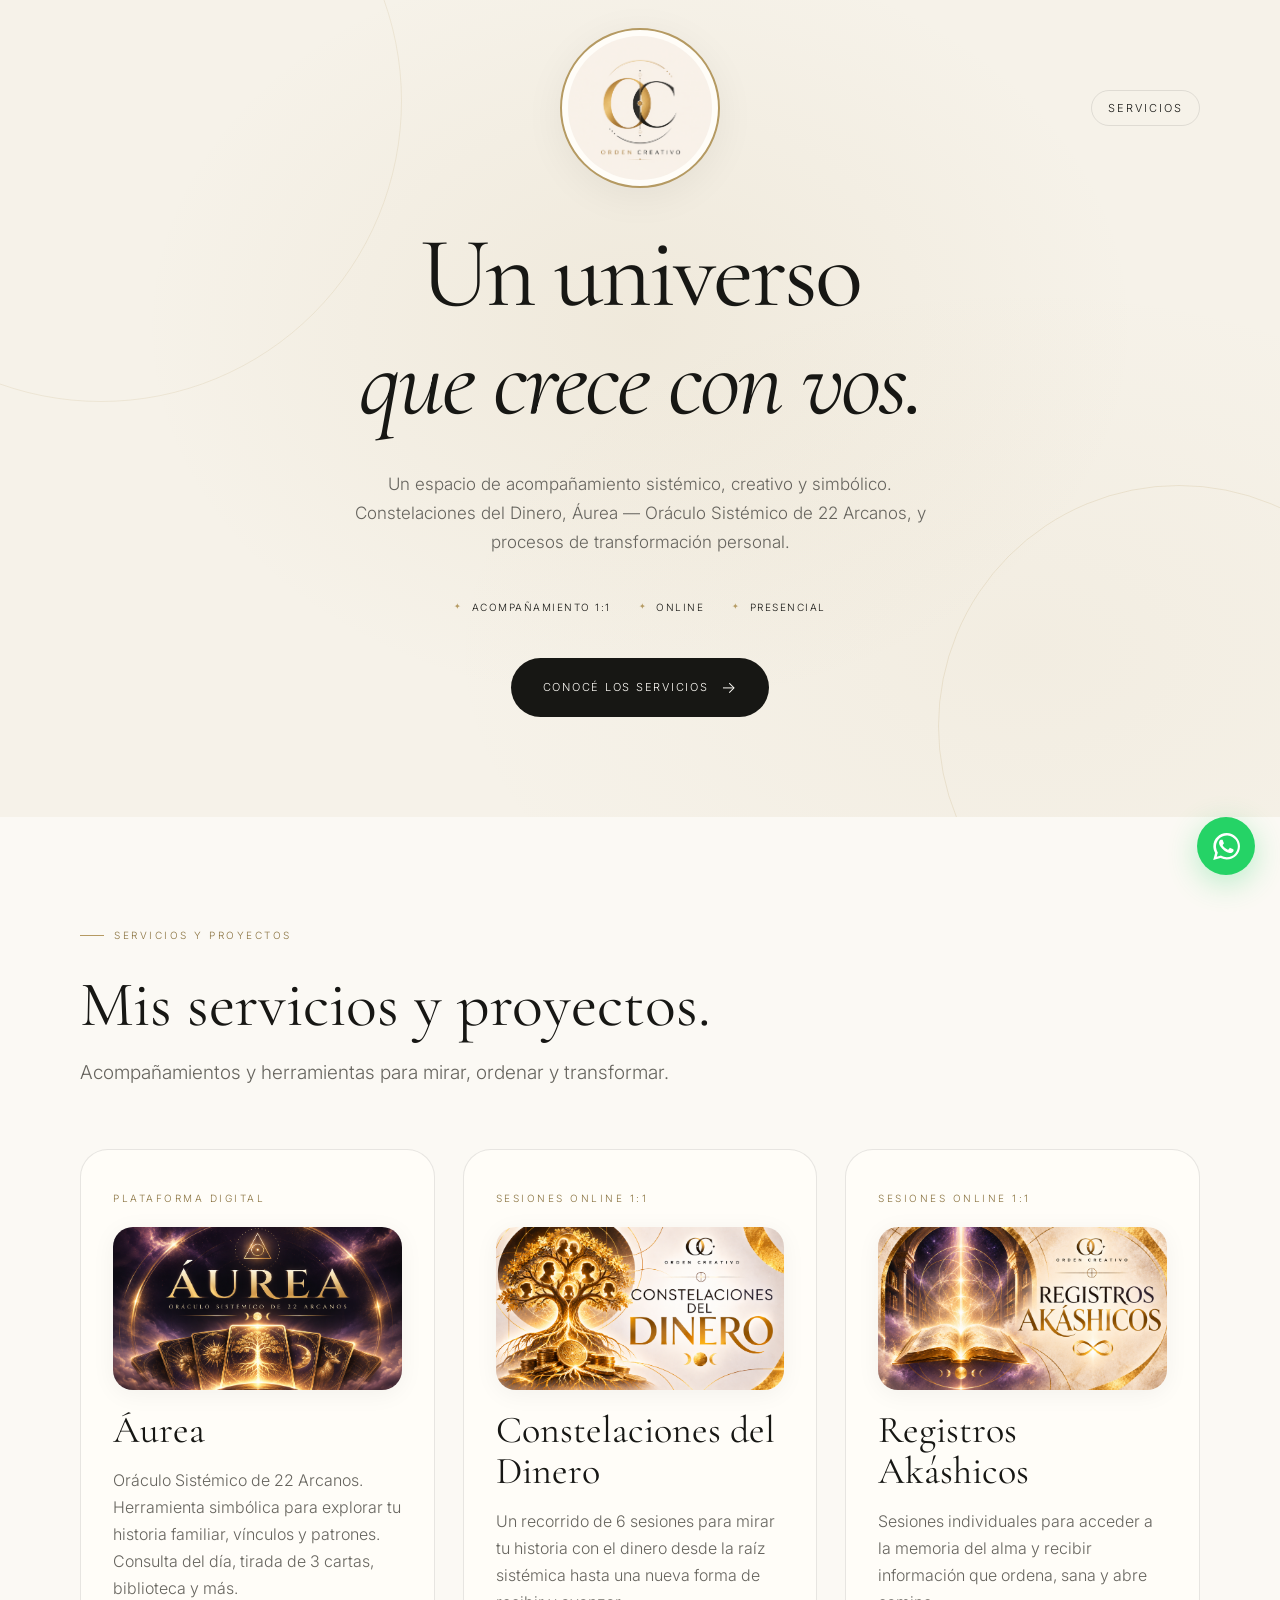
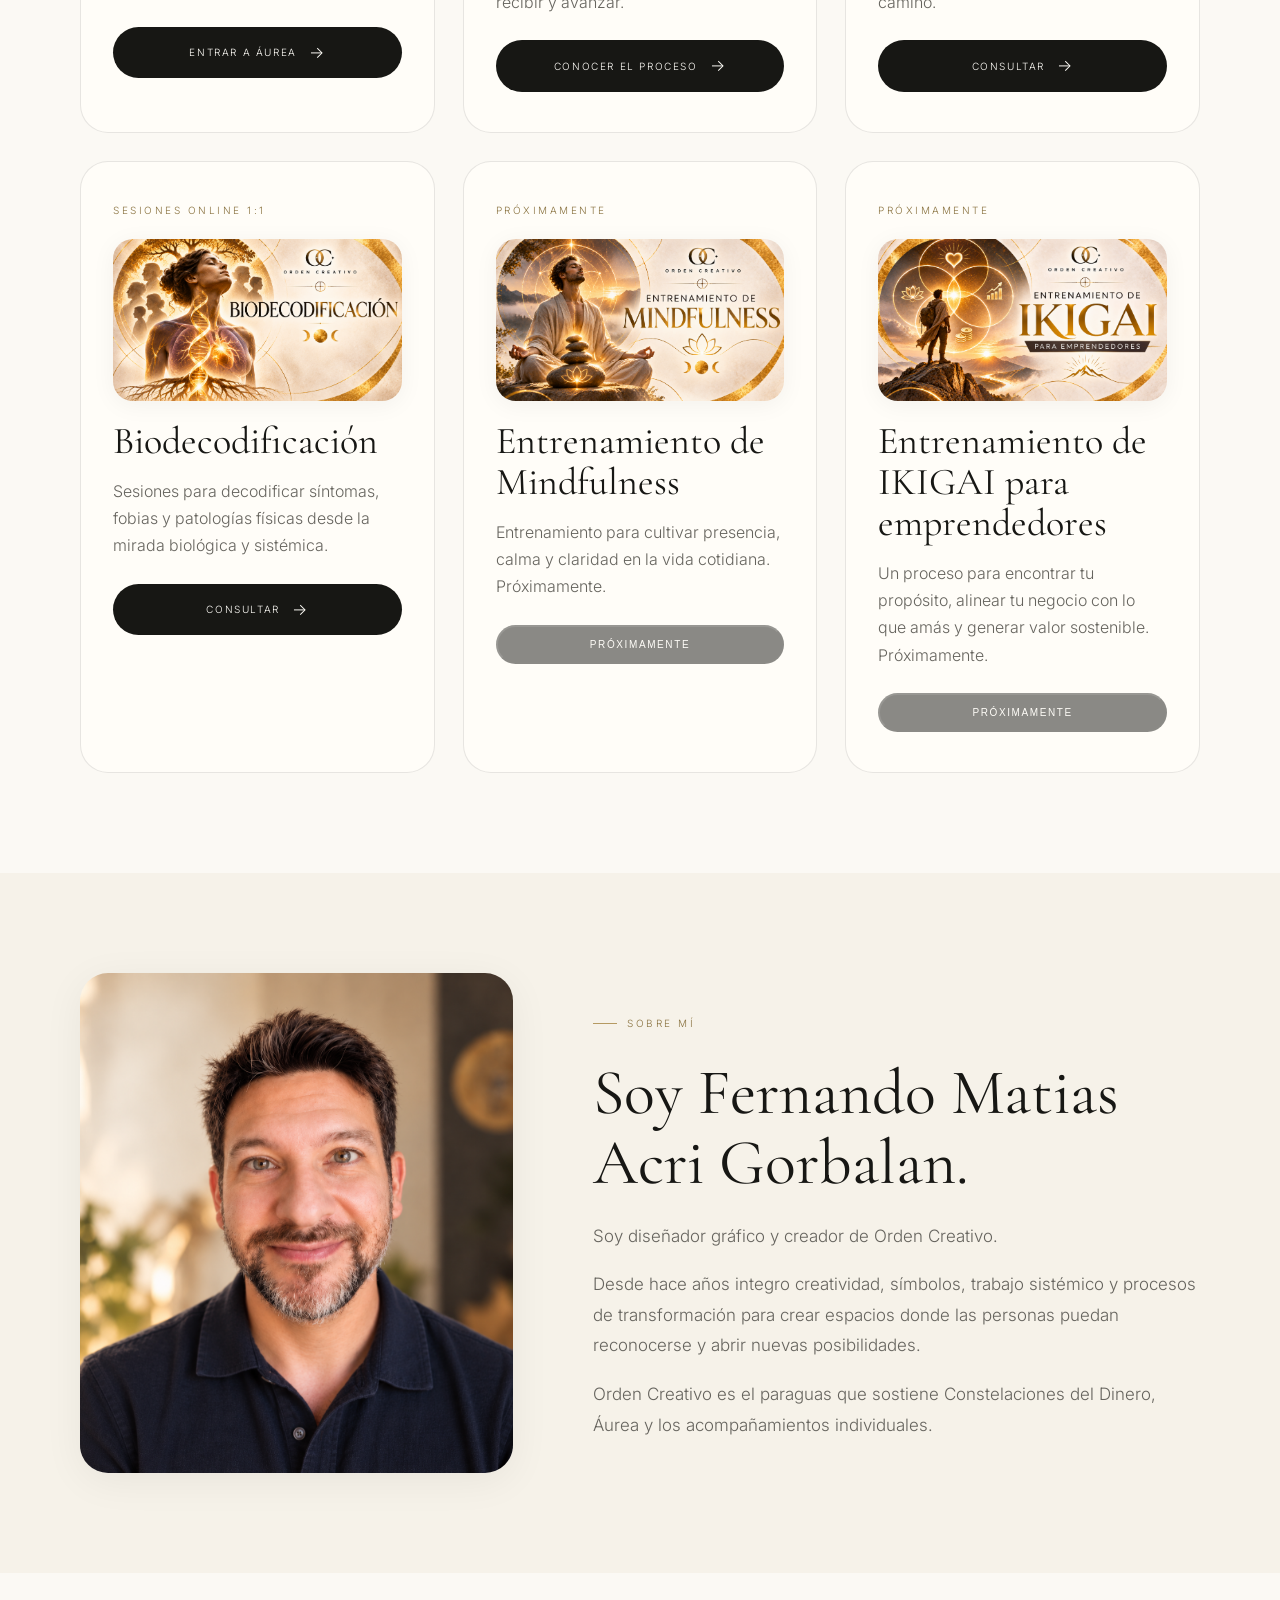
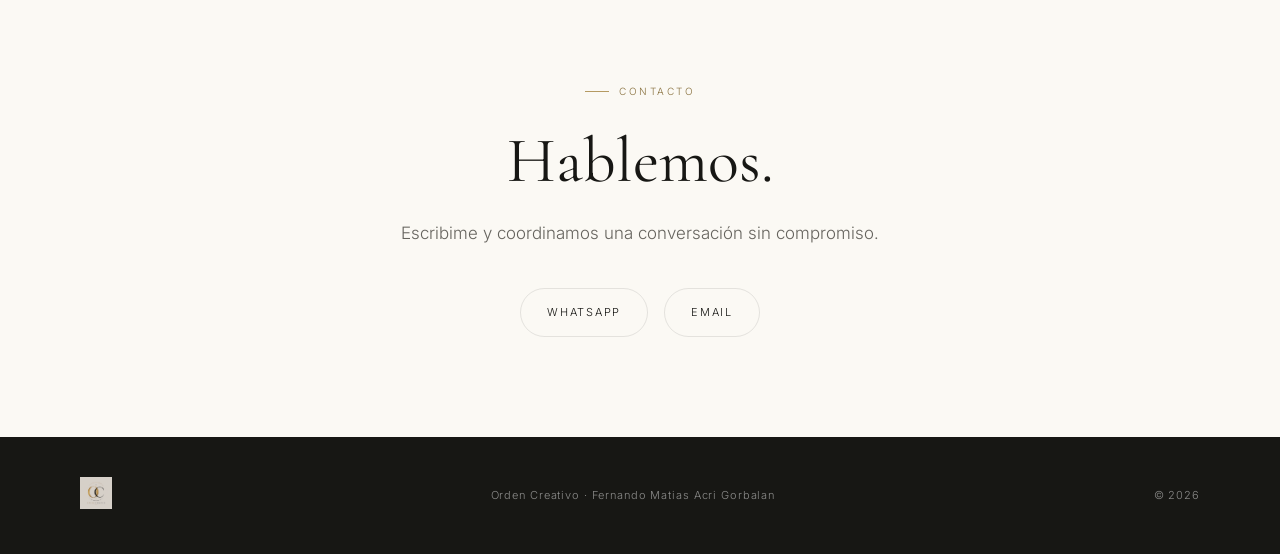
==== commit 476fb4e4: "Home madre de Orden Creativo en la raiz; Constelaciones del Dinero movido a /constelaciones/" ====
--- a/index.html
+++ b/index.html
@@ -4,11 +4,11 @@
   <meta charset="UTF-8" />
   <meta name="viewport" content="width=device-width, initial-scale=1.0" />
 
-  <title>Constelaciones del Dinero — Fernando Matias Acri Gorbalan</title>
+  <title>Orden Creativo — Fernando Matias Acri Gorbalan</title>
 
   <meta
     name="description"
-    content="Constelaciones del Dinero. Un proceso de 6 sesiones para destrabar tu relación con el dinero desde una mirada sistémica, simbólica y creativa."
+    content="Orden Creativo. Constelaciones del Dinero, Áurea — Oráculo Sistémico de 22 Arcanos, y acompañamiento sistémico y creativo."
   />
 
   <link rel="icon" href="assets/logo-campo-sagrado.png" type="image/png" />
@@ -41,16 +41,8 @@
       --transition: 0.4s cubic-bezier(0.25, 0.46, 0.45, 0.94);
     }
 
-    * {
-      margin: 0;
-      padding: 0;
-      box-sizing: border-box;
-    }
-
-    html {
-      scroll-behavior: smooth;
-    }
-
+    * { margin: 0; padding: 0; box-sizing: border-box; }
+    html { scroll-behavior: smooth; }
     body {
       background: var(--cream-light);
       color: var(--black);
@@ -59,1666 +51,299 @@
       line-height: 1.7;
       -webkit-font-smoothing: antialiased;
     }
-
     h1, h2, h3 {
       font-family: "Cormorant Garamond", serif;
       font-weight: 400;
       line-height: 1.08;
     }
-
-    a {
-      color: inherit;
-      text-decoration: none;
-    }
-
-    a:focus-visible,
-    button:focus-visible,
-    summary:focus-visible {
-      outline: 2px solid var(--gold);
-      outline-offset: 3px;
-    }
-
-    .container {
-      width: min(1120px, calc(100% - 48px));
-      margin: 0 auto;
-    }
-
-    .skip-link {
-      position: absolute;
-      top: -100%;
-      left: 16px;
-      z-index: 100;
-      padding: 12px 24px;
-      background: var(--black);
-      color: var(--white);
-      font-size: 14px;
-      border-radius: var(--radius-sm);
-      transition: top var(--transition);
-    }
-
-    .skip-link:focus {
-      top: 16px;
-    }
-
-    .footer-logo {
-      height: 24px;
-      width: auto;
-      opacity: 0.85;
-    }
-
-    em {
-      color: var(--gold);
-      font-style: italic;
-    }
+    a { color: inherit; text-decoration: none; }
+    a:focus-visible, button:focus-visible { outline: 2px solid var(--gold); outline-offset: 3px; }
+
+    .container { width: min(1120px, calc(100% - 48px)); margin: 0 auto; }
 
     /* HEADER */
     header {
-      position: absolute;
-      top: 0;
-      left: 0;
-      width: 100%;
-      z-index: 20;
-      padding: 28px 0;
-    }
-
-    .nav {
-      display: flex;
-      justify-content: center;
-      align-items: center;
-      position: relative;
-    }
-
-    .brand {
-      display: flex;
-      align-items: center;
-    }
-
+      position: absolute; top: 0; left: 0; width: 100%; z-index: 20; padding: 28px 0;
+    }
+    .nav { display: flex; justify-content: center; align-items: center; position: relative; }
+    .brand { display: flex; align-items: center; }
     .brand img {
-      height: 312px;
-      width: auto;
-      transition: opacity var(--transition);
-    }
-
-    .brand img:hover {
-      opacity: 0.7;
-    }
-
+      height: 160px; width: 160px; object-fit: cover;
+      border-radius: 50%; border: 2px solid var(--gold);
+      background: var(--white); padding: 6px;
+      box-shadow: var(--shadow-soft);
+      transition: opacity var(--transition), transform var(--transition);
+    }
+    .brand img:hover { opacity: 0.85; transform: scale(1.03); }
     .nav-link {
-      position: absolute;
-      right: 0;
-      font-size: 11px;
-      text-transform: uppercase;
-      letter-spacing: 0.18em;
-      padding: 8px 16px;
-      border-radius: 999px;
-      border: 1px solid var(--line);
+      position: absolute; right: 0;
+      font-size: 11px; text-transform: uppercase; letter-spacing: 0.18em;
+      padding: 8px 16px; border-radius: 999px; border: 1px solid var(--line);
       transition: all var(--transition);
     }
-
-    .nav-link:hover {
-      background: var(--black);
-      color: var(--white);
-      border-color: var(--black);
-    }
+    .nav-link:hover { background: var(--black); color: var(--white); border-color: var(--black); }
 
     /* HERO */
     .hero {
-      min-height: 100vh;
-      display: flex;
-      align-items: center;
-      justify-content: center;
-      text-align: center;
-      position: relative;
-      overflow: hidden;
+      min-height: 90vh; display: flex; align-items: center; justify-content: center;
+      text-align: center; position: relative; overflow: hidden;
       background:
-        radial-gradient(
-          ellipse at 50% 40%,
-          rgba(181, 154, 98, 0.10),
-          transparent 55%
-        ),
-        radial-gradient(
-          ellipse at 80% 80%,
-          rgba(181, 154, 98, 0.06),
-          transparent 40%
-        ),
+        radial-gradient(ellipse at 50% 40%, rgba(181, 154, 98, 0.10), transparent 55%),
+        radial-gradient(ellipse at 80% 80%, rgba(181, 154, 98, 0.06), transparent 40%),
         var(--cream);
     }
-
-    .hero::before {
-      content: "";
-      position: absolute;
-      width: 600px;
-      height: 600px;
-      border: 1px solid rgba(181, 154, 98, 0.15);
-      border-radius: 50%;
-      left: -200px;
-      top: -200px;
-      animation: float 20s ease-in-out infinite;
-    }
-
-    .hero::after {
-      content: "";
-      position: absolute;
-      width: 480px;
-      height: 480px;
-      border: 1px solid rgba(181, 154, 98, 0.18);
-      border-radius: 50%;
-      right: -140px;
-      bottom: -150px;
-      animation: float 25s ease-in-out infinite reverse;
-    }
-
-    @keyframes float {
-      0%, 100% { transform: translate(0, 0); }
-      50% { transform: translate(20px, -20px); }
-    }
-
-    .hero-content {
-      max-width: 850px;
-      position: relative;
-      z-index: 2;
-      padding-top: 70px;
-    }
-
+    .hero::before { content: ""; position: absolute; width: 600px; height: 600px; border: 1px solid rgba(181, 154, 98, 0.15); border-radius: 50%; left: -200px; top: -200px; animation: float 20s ease-in-out infinite; }
+    .hero::after { content: ""; position: absolute; width: 480px; height: 480px; border: 1px solid rgba(181, 154, 98, 0.18); border-radius: 50%; right: -140px; bottom: -150px; animation: float 25s ease-in-out infinite reverse; }
+    @keyframes float { 0%, 100% { transform: translate(0, 0); } 50% { transform: translate(20px, -20px); } }
+    .hero-content { max-width: 850px; position: relative; z-index: 2; padding-top: 60px; }
     .eyebrow {
-      display: inline-flex;
-      align-items: center;
-      gap: 14px;
-      margin-bottom: 30px;
-      font-size: 10px;
-      letter-spacing: 0.3em;
-      text-transform: uppercase;
-      color: var(--gold-dark);
-      padding: 8px 20px;
-      background: rgba(255, 255, 255, 0.5);
-      border-radius: 999px;
-      border: 1px solid rgba(181, 154, 98, 0.15);
-      backdrop-filter: blur(8px);
-    }
-
-    .eyebrow::before {
-      content: "";
-      width: 6px;
-      height: 6px;
-      border-radius: 50%;
-      background: var(--gold);
-    }
-
-    .hero h1 {
-      font-size: clamp(58px, 9vw, 110px);
-      letter-spacing: -0.03em;
-      max-width: 900px;
-      margin: 0 auto;
-    }
-
-    .hero-description {
-      max-width: 600px;
-      margin: 34px auto 0;
-      font-size: 17px;
-      color: var(--gray);
-    }
-
-    .hero-meta {
-      display: flex;
-      justify-content: center;
-      gap: 28px;
-      margin-top: 42px;
-      font-size: 10px;
-      letter-spacing: 0.15em;
-      text-transform: uppercase;
-    }
-
-    .hero-meta span {
-      display: flex;
-      align-items: center;
-      gap: 9px;
-    }
-
-    .hero-meta span::before {
-      content: "✦";
-      color: var(--gold);
-      font-size: 8px;
-    }
-
+      display: inline-flex; align-items: center; gap: 14px; margin-bottom: 30px;
+      font-size: 10px; letter-spacing: 0.3em; text-transform: uppercase; color: var(--gold-dark);
+      padding: 8px 20px; background: rgba(255, 255, 255, 0.5); border-radius: 999px;
+      border: 1px solid rgba(181, 154, 98, 0.15); backdrop-filter: blur(8px);
+    }
+    .eyebrow::before { content: ""; width: 6px; height: 6px; border-radius: 50%; background: var(--gold); }
+    .hero h1 { font-size: clamp(52px, 9vw, 100px); letter-spacing: -0.03em; max-width: 900px; margin: 0 auto; }
+    .hero-description { max-width: 620px; margin: 34px auto 0; font-size: 17px; color: var(--gray); }
+    .hero-meta { display: flex; justify-content: center; gap: 28px; margin-top: 42px; font-size: 10px; letter-spacing: 0.15em; text-transform: uppercase; }
+    .hero-meta span { display: flex; align-items: center; gap: 9px; }
+    .hero-meta span::before { content: "✦"; color: var(--gold); font-size: 8px; }
     .cta {
-      display: inline-flex;
-      align-items: center;
-      justify-content: center;
-      gap: 12px;
-      margin-top: 42px;
-      padding: 16px 32px;
-      background: var(--black);
-      color: var(--white);
-      font-size: 11px;
-      letter-spacing: 0.16em;
-      text-transform: uppercase;
-      border-radius: 999px;
+      display: inline-flex; align-items: center; justify-content: center; gap: 12px;
+      margin-top: 42px; padding: 16px 32px; background: var(--black); color: var(--white);
+      font-size: 11px; letter-spacing: 0.16em; text-transform: uppercase; border-radius: 999px;
       transition: all var(--transition);
     }
-
-    .cta:hover {
-      background: var(--gold);
-      color: var(--black);
-      transform: translateY(-2px);
-      box-shadow: 0 12px 32px rgba(181, 154, 98, 0.25);
-    }
-
-    .cta-arrow {
-      font-size: 16px;
-      transition: transform var(--transition);
-    }
-
-    .cta:hover .cta-arrow {
-      transform: translateX(4px);
-    }
+    .cta:hover { background: var(--gold); color: var(--black); transform: translateY(-2px); box-shadow: 0 12px 32px rgba(181, 154, 98, 0.25); }
+    .cta-arrow { font-size: 16px; transition: transform var(--transition); }
+    .cta:hover .cta-arrow { transform: translateX(4px); }
 
     /* SECTIONS */
-    section {
-      padding: 120px 0;
-    }
-
-    .section-label {
-      display: inline-flex;
-      align-items: center;
-      gap: 10px;
-      font-size: 10px;
-      letter-spacing: 0.25em;
-      text-transform: uppercase;
-      color: var(--gold-dark);
-      margin-bottom: 26px;
-    }
-
-    .section-label::before {
-      content: "";
-      width: 24px;
-      height: 1px;
-      background: var(--gold);
-    }
-
-    /* INTRO */
-    .intro {
-      background: var(--cream-light);
-    }
-
-    .intro-grid {
-      display: grid;
-      grid-template-columns: 1fr 1.6fr;
-      gap: 80px;
-      align-items: start;
-    }
-
-    .intro h2 {
-      font-size: clamp(42px, 5vw, 68px);
-    }
-
-    .intro-copy {
-      font-size: 19px;
-      color: var(--gray);
-      max-width: 650px;
-    }
-
-    .intro-copy p + p {
-      margin-top: 25px;
-    }
-
-    .intro-img {
-      width: 100%;
-      border-radius: var(--radius-lg);
-      margin-top: 40px;
-      object-fit: cover;
-      aspect-ratio: 16/9;
-      box-shadow: var(--shadow-soft);
-    }
-
-    .img-section {
-      width: 100%;
-      margin-top: 0;
-      padding: 0;
-    }
-
-    .img-section img {
-      width: 100%;
-      display: block;
-      object-fit: cover;
-      border-radius: var(--radius-xl);
-      margin: 0 auto;
-      max-width: 1200px;
-      box-shadow: var(--shadow-soft);
-    }
-
-    /* REFLECTION */
-    .reflection {
-      background: var(--black);
-      color: var(--white);
-      position: relative;
-      overflow: hidden;
-    }
-
-    .reflection::before {
-      content: "";
-      position: absolute;
-      width: 500px;
-      height: 500px;
-      border: 1px solid rgba(181, 154, 98, 0.12);
-      border-radius: 50%;
-      right: -200px;
-      top: -200px;
-    }
-
-    .reflection .section-label {
-      color: var(--gold-light);
-    }
-
-    .reflection .section-label::before {
-      background: var(--gold-light);
-    }
-
-    .reflection h2 {
-      font-size: clamp(46px, 6vw, 82px);
-      max-width: 800px;
-    }
-
-    .cards {
-      display: grid;
-      grid-template-columns: repeat(3, 1fr);
-      margin-top: 70px;
-      gap: 1px;
-      background: rgba(255, 255, 255, 0.08);
-      border-radius: var(--radius-lg);
-      overflow: hidden;
-    }
-
-    .card {
-      padding: 42px 35px;
-      background: var(--black);
-      transition: background var(--transition);
-    }
-
-    .card:hover {
-      background: rgba(255, 255, 255, 0.03);
-    }
-
-    .card-number {
-      font-family: "Cormorant Garamond", serif;
-      color: var(--gold-light);
-      font-size: 26px;
-      opacity: 0.6;
-    }
-
-    .card p {
-      margin-top: 22px;
-      font-size: 16px;
-      color: rgba(255, 255, 255, 0.7);
-      line-height: 1.7;
-    }
-
-    /* TRANSFORMATION */
-    .transformation {
-      background: var(--cream);
-      position: relative;
-    }
-
-    .transformation-grid {
-      display: grid;
-      grid-template-columns: 1.3fr 1fr;
-      gap: 100px;
-      align-items: center;
-    }
-
-    .transformation h2 {
-      font-size: clamp(48px, 6vw, 78px);
-    }
-
-    .quote {
-      border-left: 2px solid var(--gold);
-      padding-left: 35px;
-      color: var(--gray);
-      font-size: 18px;
-      line-height: 1.8;
-    }
-
-    .quote p + p {
-      margin-top: 20px;
-    }
-
-    /* ORIGIN */
-    .origin {
-      background: var(--cream-light);
-      position: relative;
-      overflow: hidden;
-    }
-
-    .origin::before {
-      content: "";
-      position: absolute;
-      width: 400px;
-      height: 400px;
-      border: 1px solid rgba(181, 154, 98, 0.12);
-      border-radius: 50%;
-      left: -150px;
-      bottom: -150px;
-    }
-
-    .origin-inner {
-      max-width: 820px;
-      margin: auto;
-      text-align: center;
-    }
-
-    .origin h2 {
-      font-size: clamp(52px, 7vw, 92px);
-    }
-
-    .origin-text {
-      margin: 35px auto 0;
-      max-width: 680px;
-      font-size: 18px;
-      color: var(--gray);
-      line-height: 1.8;
-    }
-
-    /* PROCESS */
-    .process {
-      background: var(--cream-warm);
-      position: relative;
-    }
-
-    .process h2 {
-      font-size: clamp(48px, 6vw, 76px);
-      max-width: 700px;
-    }
-
-    .process-list {
-      margin-top: 70px;
-    }
-
-    .process-item {
-      display: grid;
-      grid-template-columns: 100px 250px 1fr;
-      gap: 30px;
-      padding: 40px 0;
-      border-top: 1px solid var(--line);
-      align-items: center;
-      transition: all var(--transition);
-    }
-
-    .process-item:last-child {
-      border-bottom: 1px solid var(--line);
-    }
-
-    .process-item:hover {
-      padding-left: 12px;
-    }
-
-    .process-number {
-      font-family: "Cormorant Garamond", serif;
-      color: var(--gold);
-      font-size: 38px;
-      opacity: 0.5;
-      transition: opacity var(--transition);
-    }
-
-    .process-item:hover .process-number {
-      opacity: 1;
-    }
-
-    .process-title {
-      font-family: "Cormorant Garamond", serif;
-      font-size: 31px;
-    }
-
-    .process-description {
-      color: var(--gray);
-      line-height: 1.7;
-    }
+    section { padding: 100px 0; }
+    .section-label { display: inline-flex; align-items: center; gap: 10px; font-size: 10px; letter-spacing: 0.25em; text-transform: uppercase; color: var(--gold-dark); margin-bottom: 26px; }
+    .section-label::before { content: ""; width: 24px; height: 1px; background: var(--gold); }
+    h2 { font-size: clamp(42px, 5vw, 68px); }
+    .lead { font-size: 19px; color: var(--gray); max-width: 650px; }
+
+    /* SERVICES */
+    .services { background: var(--cream-light); }
+    .services-grid { display: grid; grid-template-columns: repeat(auto-fit, minmax(300px, 1fr)); gap: 28px; margin-top: 60px; }
+    .service-card {
+      background: var(--white); border: 1px solid var(--line); border-radius: var(--radius-lg);
+      padding: 40px 32px; display: grid; gap: 16px; align-content: start;
+      transition: transform var(--transition), box-shadow var(--transition);
+    }
+    .service-card:hover { transform: translateY(-4px); box-shadow: var(--shadow-soft); }
+    .service-card .tag { font-size: 10px; letter-spacing: 0.25em; text-transform: uppercase; color: var(--gold-dark); }
+    .service-card h3 { font-size: clamp(28px, 3.5vw, 38px); }
+    .service-img { width: 100%; aspect-ratio: 16 / 9; object-fit: cover; border-radius: var(--radius-md); margin: 4px 0; box-shadow: var(--shadow-card); }
+    .service-card p { color: var(--gray); font-size: 16px; line-height: 1.7; }
+    .service-card .cta { margin-top: 8px; padding: 12px 24px; font-size: 10px; }
 
     /* ABOUT */
-    .about {
-      background: var(--cream-light);
-    }
-
-    .about-grid {
-      display: grid;
-      grid-template-columns: 0.8fr 1.2fr;
-      gap: 90px;
-      align-items: center;
-    }
-
-    .portrait {
-      aspect-ratio: 4 / 5;
-      width: 100%;
-      object-fit: cover;
-      border-radius: var(--radius-lg);
-      box-shadow: var(--shadow-soft);
-    }
-
-    .about h2 {
-      font-size: clamp(48px, 6vw, 78px);
-    }
-
-    .about-copy {
-      margin-top: 30px;
-      color: var(--gray);
-      font-size: 17px;
-      line-height: 1.8;
-    }
-
-    .about-copy p + p {
-      margin-top: 18px;
-    }
-
-    /* OFFER */
-    .offer {
-      background: var(--black);
-      color: var(--white);
-      position: relative;
-      overflow: hidden;
-    }
-
-    .offer::before {
-      content: "";
-      position: absolute;
-      width: 600px;
-      height: 600px;
-      border: 1px solid rgba(181, 154, 98, 0.10);
-      border-radius: 50%;
-      left: -250px;
-      top: -250px;
-    }
-
-    .offer-inner {
-      max-width: 850px;
-      margin: auto;
-      text-align: center;
-      position: relative;
-      z-index: 2;
-    }
-
-    .offer .section-label {
-      color: var(--gold-light);
-    }
-
-    .offer .section-label::before {
-      background: var(--gold-light);
-    }
-
-    .offer h2 {
-      font-size: clamp(55px, 7vw, 95px);
-    }
-
-    .offer-description {
-      margin: 35px auto 0;
-      max-width: 650px;
-      color: rgba(255, 255, 255, 0.65);
-      font-size: 17px;
-    }
-
-    .offer-box {
-      margin-top: 55px;
-      border: 1px solid rgba(181, 154, 98, 0.25);
-      padding: 40px;
-      text-align: left;
-      border-radius: var(--radius-lg);
-      background: rgba(255, 255, 255, 0.02);
-    }
-
-    .offer-box ul {
-      list-style: none;
-    }
-
-    .offer-box li {
-      padding: 16px 0;
-      border-bottom: 1px solid rgba(255, 255, 255, 0.08);
-      color: rgba(255, 255, 255, 0.75);
-      display: flex;
-      align-items: center;
-      gap: 14px;
-    }
-
-    .offer-box li:last-child {
-      border-bottom: none;
-    }
-
-    .offer-box li::before {
-      content: "✦";
-      color: var(--gold);
-      font-size: 10px;
-      flex-shrink: 0;
-    }
-
-    .offer .cta {
-      background: var(--gold);
-      color: var(--black);
-    }
-
-    .offer .cta:hover {
-      background: var(--white);
-      box-shadow: 0 12px 32px rgba(181, 154, 98, 0.3);
-    }
-
-    /* FAQ */
-    .faq {
-      background: var(--cream);
-    }
-
-    .faq-grid {
-      display: grid;
-      grid-template-columns: 0.7fr 1.3fr;
-      gap: 100px;
-    }
-
-    .faq h2 {
-      font-size: clamp(50px, 6vw, 78px);
-    }
-
-    details {
-      border-top: 1px solid var(--line);
-      padding: 28px 0;
-      transition: all var(--transition);
-    }
-
-    details:last-child {
-      border-bottom: 1px solid var(--line);
-    }
-
-    summary {
-      cursor: pointer;
-      list-style: none;
-      font-family: "Cormorant Garamond", serif;
-      font-size: 25px;
-      display: flex;
-      justify-content: space-between;
-      align-items: center;
-      padding: 4px 0;
-      transition: color var(--transition);
-    }
-
-    summary:hover {
-      color: var(--gold-dark);
-    }
-
-    summary::-webkit-details-marker {
-      display: none;
-    }
-
-    summary::after {
-      content: "+";
-      font-family: "Inter", sans-serif;
-      font-size: 20px;
-      color: var(--gold-dark);
-      width: 36px;
-      height: 36px;
-      display: grid;
-      place-items: center;
-      border-radius: 50%;
-      border: 1px solid var(--line);
-      transition: all var(--transition);
-      flex-shrink: 0;
-    }
-
-    details[open] summary::after {
-      content: "−";
-      background: var(--gold-dark);
-      color: var(--white);
-      border-color: var(--gold-dark);
-    }
-
-    details p {
-      margin-top: 18px;
-      color: var(--gray);
-      max-width: 650px;
-      line-height: 1.8;
-    }
-
-    /* FINAL CTA */
-    .final {
-      min-height: 75vh;
-      display: flex;
-      align-items: center;
-      text-align: center;
-      background:
-        radial-gradient(
-          ellipse at center,
-          rgba(181, 154, 98, 0.12),
-          transparent 50%
-        ),
-        var(--cream-light);
-    }
-
-    .final-inner {
-      max-width: 850px;
-      margin: auto;
-    }
-
-    .final h2 {
-      font-size: clamp(52px, 8vw, 100px);
-    }
-
-    .final p {
-      max-width: 600px;
-      margin: 30px auto 0;
-      color: var(--gray);
-      font-size: 18px;
-      line-height: 1.8;
-    }
+    .about { background: var(--cream); }
+    .about-grid { display: grid; grid-template-columns: 1fr 1.4fr; gap: 80px; align-items: center; }
+    .about h2 { font-size: clamp(42px, 5vw, 64px); }
+    .about-copy { margin-top: 24px; color: var(--gray); font-size: 17px; line-height: 1.8; }
+    .about-copy p + p { margin-top: 18px; }
+    .portrait { width: 100%; aspect-ratio: 4 / 5; object-fit: cover; border-radius: var(--radius-lg); box-shadow: var(--shadow-soft); }
+
+    /* CONTACT */
+    .contact { background: var(--cream-light); }
+    .contact-inner { max-width: 720px; margin: 0 auto; text-align: center; }
+    .contact h2 { font-size: clamp(42px, 5vw, 64px); }
+    .contact p { color: var(--gray); font-size: 17px; margin: 24px auto 40px; max-width: 560px; }
+    .contact-links { display: flex; flex-wrap: wrap; justify-content: center; gap: 16px; }
+    .contact-link {
+      display: inline-flex; align-items: center; gap: 10px; padding: 14px 26px;
+      border: 1px solid var(--line); border-radius: 999px; font-size: 11px;
+      letter-spacing: 0.16em; text-transform: uppercase; transition: all var(--transition);
+    }
+    .contact-link:hover { background: var(--black); color: var(--white); border-color: var(--black); }
 
     /* FOOTER */
-    footer {
-      padding: 40px 0;
-      background: var(--black);
-      color: rgba(255, 255, 255, 0.5);
-      font-size: 11px;
-      letter-spacing: 0.08em;
-    }
-
-    .footer-inner {
-      display: flex;
-      justify-content: space-between;
-      align-items: center;
-    }
-
-    /* WHATSAPP */
-    .whatsapp {
-      position: fixed;
-      z-index: 50;
-      right: 25px;
-      bottom: 25px;
-      width: 58px;
-      height: 58px;
-      border-radius: 50%;
-      background: #25D366;
-      color: white;
-      display: flex;
-      align-items: center;
-      justify-content: center;
-      box-shadow: 0 8px 30px rgba(37, 211, 102, 0.3);
-      transition: all var(--transition);
-      text-decoration: none;
-    }
-
-    .whatsapp:hover {
-      transform: scale(1.08);
-      box-shadow: 0 12px 40px rgba(37, 211, 102, 0.4);
-    }
-
-    .whatsapp svg {
-      width: 27px;
-      height: 27px;
-      fill: currentColor;
-    }
-
-    /* ANIMATION */
-    .fade {
-      opacity: 0;
-      transform: translateY(25px);
-      animation: fadeUp 1s ease forwards;
-    }
-
-    @keyframes fadeUp {
-      to {
-        opacity: 1;
-        transform: translateY(0);
-      }
-    }
-
-    @media (prefers-reduced-motion: reduce) {
-      .fade {
-        animation: none;
-        opacity: 1;
-        transform: none;
-      }
-      html {
-        scroll-behavior: auto;
-      }
-      .hero::before,
-      .hero::after {
-        animation: none;
-      }
-      .process-item:hover {
-        padding-left: 0;
-      }
-    }
-
-    /* SURVEY */
-    .survey {
-      padding: 0 0 80px;
-      text-align: center;
-    }
-
-    .survey-card {
-      max-width: 680px;
-      margin: 0 auto;
-      padding: 48px 40px;
-      background: rgba(255, 255, 255, 0.55);
-      border: 1px solid rgba(181, 154, 98, 0.18);
-      border-radius: var(--radius-lg);
-      backdrop-filter: blur(10px);
-      box-shadow: var(--shadow-soft);
-    }
-
-    .survey-card .eyebrow {
-      justify-content: center;
-    }
-
-    .survey-card h2 {
-      font-size: clamp(28px, 4vw, 42px);
-      margin-bottom: 12px;
-    }
-
-    .survey-card > p {
-      color: var(--gray);
-      font-size: 16px;
-      margin-bottom: 32px;
-    }
-
-    .survey-options {
-      display: flex;
-      flex-direction: column;
-      gap: 12px;
-    }
-
-    .survey-btn {
-      display: flex;
-      align-items: center;
-      gap: 14px;
-      width: 100%;
-      padding: 16px 22px;
-      background: var(--cream-light);
-      border: 1px solid var(--line);
-      border-radius: var(--radius-md);
-      font-family: "Inter", sans-serif;
-      font-size: 15px;
-      color: var(--black);
-      cursor: pointer;
-      transition: all var(--transition);
-      text-align: left;
-    }
-
-    .survey-btn:hover {
-      background: var(--black);
-      color: var(--white);
-      border-color: var(--black);
-      transform: translateY(-2px);
-      box-shadow: var(--shadow-card);
-    }
-
-    .survey-btn .survey-icon {
-      width: 36px;
-      height: 36px;
-      flex-shrink: 0;
-      display: grid;
-      place-items: center;
-      border-radius: 50%;
-      background: var(--cream);
-      border: 1px solid var(--line);
-      font-size: 16px;
-      transition: all var(--transition);
-    }
-
-    .survey-btn:hover .survey-icon {
-      background: var(--gold);
-      border-color: var(--gold);
-      color: var(--black);
-    }
-
-    /* MOBILE */
+    footer { padding: 40px 0; background: var(--black); color: rgba(255, 255, 255, 0.5); font-size: 11px; letter-spacing: 0.08em; }
+    .footer-inner { display: flex; justify-content: space-between; align-items: center; flex-wrap: wrap; gap: 16px; }
+    .footer-logo { height: 32px; width: auto; opacity: 0.85; }
+
+    /* WHATSAPP FLOAT */
+    .whatsapp { position: fixed; z-index: 50; right: 25px; bottom: 25px; width: 58px; height: 58px; border-radius: 50%; background: #25D366; color: white; display: flex; align-items: center; justify-content: center; box-shadow: 0 8px 30px rgba(37, 211, 102, 0.3); transition: all var(--transition); text-decoration: none; }
+    .whatsapp:hover { transform: scale(1.08); box-shadow: 0 12px 40px rgba(37, 211, 102, 0.4); }
+    .whatsapp svg { width: 27px; height: 27px; fill: currentColor; }
+
     @media (max-width: 800px) {
-
-      .container {
-        width: min(100% - 32px, 1120px);
-      }
-
-      header {
-        padding: 20px 0;
-      }
-
-      .brand img {
-        height: 160px;
-      }
-
-      .nav-link {
-        display: none;
-      }
-
-      section {
-        padding: 80px 0;
-      }
-
-      .hero {
-        min-height: 90vh;
-      }
-
-      .hero h1 {
-        font-size: clamp(42px, 12vw, 70px);
-      }
-
-      .hero-description {
-        font-size: 16px;
-      }
-
-      .hero-meta {
-        flex-direction: column;
-        gap: 10px;
-      }
-
-      .intro-grid,
-      .transformation-grid,
-      .about-grid,
-      .faq-grid {
-        grid-template-columns: 1fr;
-        gap: 45px;
-      }
-
-      .cards {
-        grid-template-columns: 1fr;
-      }
-
-      .process-item {
-        grid-template-columns: 55px 1fr;
-        gap: 10px;
-      }
-
-      .process-description {
-        grid-column: 2;
-      }
-
-      .portrait {
-        max-width: 400px;
-        margin: 0 auto;
-      }
-
-      .about-grid {
-        text-align: center;
-      }
-
-      .about-copy {
-        text-align: left;
-      }
-
-      .offer-box {
-        padding: 25px;
-      }
-
-      .footer-inner {
-        flex-direction: column;
-        gap: 16px;
-        text-align: center;
-      }
-
-      .survey-card h2 {
-        font-size: clamp(24px, 6vw, 36px);
-      }
-
-      .survey-btn {
-        padding: 14px 18px;
-        font-size: 14px;
-      }
-
-      .survey {
-        padding: 0 0 60px;
-      }
-
-      .survey-card {
-        padding: 32px 24px;
-      }
-    }
-
+      .container { width: min(100% - 32px, 1120px); }
+      section { padding: 70px 0; }
+      .about-grid { grid-template-columns: 1fr; gap: 40px; }
+      .hero h1 { font-size: clamp(40px, 12vw, 70px); }
+      .brand img { height: 110px; width: 110px; }
+    }
     @media (max-width: 480px) {
-      .brand img {
-        height: 120px;
-      }
-
-      .hero h1 {
-        font-size: clamp(36px, 10vw, 56px);
-      }
-
-      .hero-description {
-        font-size: 15px;
-      }
-
-      .cta {
-        padding: 14px 24px;
-        font-size: 10px;
-      }
-
-      .section-label {
-        font-size: 9px;
-      }
-
-      .process-item {
-        grid-template-columns: 1fr;
-        text-align: center;
-      }
-
-      .process-number {
-        font-size: 28px;
-      }
-
-      .portrait {
-        max-width: 280px;
-      }
-    }
-
-      .eyebrow {
-        font-size: 9px;
-      }
-
-      .img-section img {
-        border-radius: var(--radius-lg);
-      }
+      .hero h1 { font-size: clamp(34px, 10vw, 52px); }
+      .brand img { height: 90px; width: 90px; }
     }
   </style>
 </head>
-
 <body>
 
-  <a href="#main-content" class="skip-link">Saltar al contenido principal</a>
-
-  <!-- HEADER -->
+  <a href="#main-content" class="skip-link" style="position:absolute;top:-100%;left:16px;z-index:100;padding:12px 24px;background:var(--black);color:var(--white);font-size:14px;border-radius:var(--radius-sm);transition:top var(--transition);">Saltar al contenido principal</a>
 
   <header>
     <nav class="container nav" aria-label="Navegación principal">
       <div class="brand">
-        <img src="assets/logo-campo-sagrado.png" alt="Fernando Matias Acri Gorbalan · Orden Creativo" width="120" height="32" />
-      </div>
-
-      <a href="#proceso" class="nav-link">
-        Constelaciones del Dinero
-      </a>
+        <img src="assets/logo-campo-sagrado.png" alt="Orden Creativo · Fernando Matias Acri Gorbalan" width="80" height="80" />
+      </div>
+      <a href="#servicios" class="nav-link">Servicios</a>
     </nav>
   </header>
 
-
   <main id="main-content">
 
     <!-- HERO -->
-
     <section class="hero">
       <div class="container">
-        <div class="hero-content fade">
-
-          <div class="eyebrow">
-            Proceso de acompañamiento · 6 sesiones
-          </div>
-
-          <h1>
-            El dinero
-            <em>también tiene historia.</em>
-          </h1>
-
+        <div style="max-width:850px;margin:0 auto;position:relative;z-index:2;padding-top:120px;">
+          <h1>Un universo<br><em>que crece con vos.</em></h1>
           <p class="hero-description">
-            Un proceso de 6 sesiones para recorrer paso a paso aquello que
-            obstaculiza tu relación con el dinero —desde la raíz sistémica
-            hasta una nueva forma de recibir, elegir y avanzar.
+            Un espacio de acompañamiento sistémico, creativo y simbólico.
+            Constelaciones del Dinero, Áurea — Oráculo Sistémico de 22 Arcanos,
+            y procesos de transformación personal.
           </p>
-
           <div class="hero-meta">
             <span>Acompañamiento 1:1</span>
             <span>Online</span>
-            <span>6 sesiones</span>
+            <span>Presencial</span>
           </div>
-
-          <a
-            class="cta"
-            href="https://wa.me/541131404044?text=Hola%20Fernando%2C%20quiero%20conocer%20el%20proceso%20de%20Constelaciones%20del%20Dinero."
-            target="_blank"
-            rel="noopener noreferrer"
-          >
-            Quiero conocer el proceso
-            <span class="cta-arrow">→</span>
+          <a class="cta" href="#servicios">
+            Conocé los servicios <span class="cta-arrow">→</span>
           </a>
-
         </div>
       </div>
     </section>
 
-
-    <!-- SURVEY -->
-
-    <section class="survey">
+    <!-- SERVICIOS -->
+
+    <section class="services" id="servicios">
       <div class="container">
-        <div class="survey-card">
-
-          <div class="eyebrow">
-            Tu opinión importa
-          </div>
-
-          <h2>¿Cómo sentiste la masterclass?</h2>
-
-          <p>Elegí la opción que mejor represente lo que viviste</p>
-
-          <div class="survey-options">
-
-            <button class="survey-btn" onclick="sendSurvey('Me encantó, quiero seguir profundizando')">
-              <span class="survey-icon">✦</span>
-              <span>Me encantó, quiero seguir profundizando</span>
-            </button>
-
-            <button class="survey-btn" onclick="sendSurvey('Me gustó pero tengo dudas')">
-              <span class="survey-icon">✦</span>
-              <span>Me gustó pero tengo dudas</span>
-            </button>
-
-            <button class="survey-btn" onclick="sendSurvey('No fue lo que esperaba')">
-              <span class="survey-icon">✦</span>
-              <span>No fue lo que esperaba</span>
-            </button>
-
-            <button class="survey-btn" onclick="sendSurvey('Quiero hablar con vos antes de decidir')">
-              <span class="survey-icon">✦</span>
-              <span>Quiero hablar con vos antes de decidir</span>
-            </button>
-
-          </div>
-
-        </div>
+        <div class="section-label">Servicios y proyectos</div>
+        <h2>Mis servicios y proyectos.</h2>
+        <p class="lead" style="margin-top:18px;">Acompañamientos y herramientas para mirar, ordenar y transformar.</p>
+
+        <div class="services-grid">
+
+          <article class="service-card">
+            <span class="tag">Plataforma digital</span>
+            <img src="assets/aurea-oraculo.png" alt="Áurea" class="service-img" loading="lazy" />
+            <h3>Áurea</h3>
+            <p>Oráculo Sistémico de 22 Arcanos. Herramienta simbólica para explorar tu historia familiar, vínculos y patrones. Consulta del día, tirada de 3 cartas, biblioteca y más.</p>
+            <a class="cta" href="aurea/">
+              Entrar a Áurea <span class="cta-arrow">→</span>
+            </a>
+          </article>
+
+          <article class="service-card">
+            <span class="tag">Sesiones online 1:1</span>
+            <img src="assets/constelaciones-dinero.png" alt="Constelaciones del Dinero" class="service-img" loading="lazy" />
+            <h3>Constelaciones del Dinero</h3>
+            <p>Un recorrido de 6 sesiones para mirar tu historia con el dinero desde la raíz sistémica hasta una nueva forma de recibir y avanzar.</p>
+            <a class="cta" href="constelaciones/#proceso">
+              Conocer el proceso <span class="cta-arrow">→</span>
+            </a>
+          </article>
+
+          <article class="service-card">
+            <span class="tag">Sesiones online 1:1</span>
+            <img src="assets/registros-akashicos.png" alt="Registros Akáshicos" class="service-img" loading="lazy" />
+            <h3>Registros Akáshicos</h3>
+            <p>Sesiones individuales para acceder a la memoria del alma y recibir información que ordena, sana y abre camino.</p>
+            <a class="cta" href="https://wa.me/541131404044?text=Hola%20Fernando%2C%20quiero%20conocer%20las%20sesiones%20de%20Registros%20Ak%C3%A1shicos." target="_blank" rel="noopener noreferrer">
+              Consultar <span class="cta-arrow">→</span>
+            </a>
+          </article>
+
+          <article class="service-card">
+            <span class="tag">Sesiones online 1:1</span>
+            <img src="assets/biodecodificacion.png" alt="Biodecodificación" class="service-img" loading="lazy" />
+            <h3>Biodecodificación</h3>
+            <p>Sesiones para decodificar síntomas, fobias y patologías físicas desde la mirada biológica y sistémica.</p>
+            <a class="cta" href="https://wa.me/541131404044?text=Hola%20Fernando%2C%20quiero%20conocer%20la%20Biodecodificaci%C3%B3n." target="_blank" rel="noopener noreferrer">
+              Consultar <span class="cta-arrow">→</span>
+            </a>
+          </article>
+
+          <article class="service-card">
+            <span class="tag">Próximamente</span>
+            <img src="assets/mindfulness.png" alt="Entrenamiento de Mindfulness" class="service-img" loading="lazy" />
+            <h3>Entrenamiento de Mindfulness</h3>
+            <p>Entrenamiento para cultivar presencia, calma y claridad en la vida cotidiana. Próximamente.</p>
+            <button class="cta" type="button" disabled style="opacity:0.5;cursor:not-allowed;">Próximamente</button>
+          </article>
+
+          <article class="service-card">
+            <span class="tag">Próximamente</span>
+            <img src="assets/ikigai.png" alt="Entrenamiento de IKIGAI" class="service-img" loading="lazy" />
+            <h3>Entrenamiento de IKIGAI para emprendedores</h3>
+            <p>Un proceso para encontrar tu propósito, alinear tu negocio con lo que amás y generar valor sostenible. Próximamente.</p>
+            <button class="cta" type="button" disabled style="opacity:0.5;cursor:not-allowed;">Próximamente</button>
+          </article>
+
+        </div>        </div>
       </div>
     </section>
 
 
-    <!-- INTRO -->
-
-    <section class="intro">
-      <div class="container">
-        <div class="intro-grid">
-
-          <div>
-            <div class="section-label">
-              Una mirada diferente
-            </div>
-            <h2>
-              No se trata de hacer más.<br>Se trata de <em>recibir</em> distinto.
-            </h2>
-          </div>
-
-          <div class="intro-copy">
-
-            <p>
-              Antes de aprender a ganar, ya habíamos aprendido —o no— a recibir.
-              Y lo aprendimos en el vínculo más temprano: con nuestra madre.
-            </p>
-            <p>
-              Desde ahí se construye todo lo demás: cómo llega el dinero,
-              cómo lo guardamos, cómo lo gastamos, cómo lo merecemos.
-            </p>
-            <p>
-              Constelaciones del Dinero es un recorrido de 6 sesiones
-              para mirar esa raíz y abrir una nueva posibilidad.
-            </p>
-
-          </div>
-        </div>
-      </div>
-    </section>
-
-
-    <!-- REFLECTION -->
-
-    <section class="reflection">
-      <div class="container">
-
-        <div class="section-label">
-          Tal vez te está pasando
-        </div>
-
-        <h2>
-          Sabés querer abundancia,<br>pero algo la frena.
-        </h2>
-
-        <div class="cards">
-
-          <div class="card">
-            <div class="card-number">01</div>
-            <p>
-              Sentís que merecer lo bueno te cuesta más de lo que debería.
-              Aunque racionalmente sabés que lo merecés, algo adentro frena.
-            </p>
-          </div>
-
-          <div class="card">
-            <div class="card-number">02</div>
-            <p>
-              El dinero parece no llegar, o cuando llega se va igual.
-              Hay un patrón que se repite y no encontrás la salida.
-            </p>
-          </div>
-
-          <div class="card">
-            <div class="card-number">03</div>
-            <p>
-              Notás que la culpa aparece cuando te va bien,
-              o que sentís que tomar demasiado es una forma de traicionar a alguien.
-            </p>
-          </div>
-
-        </div>
-
-      </div>
-    </section>
-
-
-    <!-- TRANSFORMATION -->
-
-    <section class="transformation">
-      <div class="container">
-        <div class="transformation-grid">
-
-          <div>
-            <div class="section-label">
-              Mi manera de acompañarte
-            </div>
-            <h2>
-              No trabajo para que te conviertas en otra persona.
-            </h2>
-          </div>
-
-          <div class="quote">
-            <p>
-              Trabajo para que puedas reconocer qué historia llevás
-              puesta en el dinero, mirar su origen y encontrar
-              una nueva forma de recibir, elegir y avanzar.
-            </p>
-            <p>
-              Integro una mirada sistémica, simbólica y creativa
-              para que cada sesión te acerque a tu propia verdad,
-              sin apuro, sin culpa, sin exigencia.
-            </p>
-          </div>
-
-        </div>
-      </div>
-    </section>
-
-
-    <!-- ORIGIN -->
-
-    <section class="origin" id="proceso">
-      <div class="container">
-        <div class="origin-inner">
-
-          <div class="section-label">
-            El espacio
-          </div>
-
-          <h2>
-            ¿Qué son<br>
-            las Constelaciones del Dinero?
-          </h2>
-
-          <p class="origin-text">
-            Es un proceso de 6 sesiones individuales donde recorrés,
-            paso a paso, tu historia con el dinero. Desde la raíz
-            —el vínculo temprano con recibir— hasta la posibilidad
-            de ocupar un nuevo lugar frente a la abundancia.
-          </p>
-
-          <a
-            class="cta"
-            href="https://wa.me/541131404044?text=Hola%20Fernando%2C%20quiero%20conocer%20el%20proceso%20de%20Constelaciones%20del%20Dinero."
-            target="_blank"
-            rel="noopener noreferrer"
-          >
-            Quiero conversar con vos
-            <span class="cta-arrow">→</span>
-          </a>
-
-        </div>
-      </div>
-    </section>
-
-
-    <!-- PROCESS — 6 SESSIONS -->
-
-    <section class="process">
-      <div class="container">
-
-        <div class="section-label">
-          Las 6 sesiones
-        </div>
-
-        <h2>
-          Seis pasos para destrabar tu relación con el dinero.
-        </h2>
-
-        <div class="process-list">
-
-          <div class="process-item">
-            <div class="process-number">01</div>
-            <div class="process-title">
-              El vínculo con lo recibido
-            </div>
-            <div class="process-description">
-              Miramos cómo fue tu relación con recibir de tu madre.
-              El primer acto de recibir es la raíz de todo lo que
-              después llega —incluido el dinero.
-            </div>
-          </div>
-
-          <div class="process-item">
-            <div class="process-number">02</div>
-            <div class="process-title">
-              El merecimiento y la culpa
-            </div>
-            <div class="process-description">
-              Exploramos aquello que te impide sentirte merecedor.
-              Las lealtades invisibles, las frases heredadas y
-              los mandatos que todavía te sostienen.
-            </div>
-          </div>
-
-          <div class="process-item">
-            <div class="process-number">03</div>
-            <div class="process-title">
-              El dinero como espejo
-            </div>
-            <div class="process-description">
-              El dinero no es solo dinero: refleja vínculos,
-              pertenencias y órdenes familiares. Reconocemos
-              qué historia está puesta en tu relación con él.
-            </div>
-          </div>
-
-          <div class="process-item">
-            <div class="process-number">04</div>
-            <div class="process-title">
-              Soltar lo que no es tuyo
-            </div>
-            <div class="process-description">
-              Deudas, culpas, deudas simbólicas y lealtades
-              familiares. Devolvemos a cada quien lo que le
-              pertenece y liberamos lo que estás cargando.
-            </div>
-          </div>
-
-          <div class="process-item">
-            <div class="process-number">05</div>
-            <div class="process-title">
-              Recibir desde tu lugar
-            </div>
-            <div class="process-description">
-              Ocupás el lugar del que recibe sin culpa,
-              sin pedir permiso, sin compensar. Recibir
-              se convierte en un acto de vida, no de deuda.
-            </div>
-          </div>
-
-          <div class="process-item">
-            <div class="process-number">06</div>
-            <div class="process-title">
-              Crear desde la nueva posición
-            </div>
-            <div class="process-description">
-              Integrás lo mirado y elegís una nueva forma
-              de relacionarte con el dinero. Decisiones
-              concretas, movimiento real en tu vida cotidiana.
-            </div>
-          </div>
-
-        </div>
-
-      </div>
-    </section>
-
-
-    <!-- ABOUT -->
-
+    <!-- SOBRE -->
     <section class="about">
       <div class="container">
         <div class="about-grid">
-
           <img src="assets/ChatGPT Image 10 sept 2026, 04_56_59 p.m.png" alt="Fernando Matias Acri Gorbalan" class="portrait" width="400" height="500" loading="lazy" />
-
           <div>
-
-            <div class="section-label">
-              Sobre mí
+            <div class="section-label">Sobre mí</div>
+            <h2>Soy Fernando Matias Acri Gorbalan.</h2>
+            <div class="about-copy">
+              <p>Soy diseñador gráfico y creador de Orden Creativo.</p>
+              <p>Desde hace años integro creatividad, símbolos, trabajo sistémico y procesos de transformación para crear espacios donde las personas puedan reconocerse y abrir nuevas posibilidades.</p>
+              <p>Orden Creativo es el paraguas que sostiene Constelaciones del Dinero, Áurea y los acompañamientos individuales.</p>
             </div>
-
-            <h2>
-              Soy Fernando Matias Acri Gorbalan.
-            </h2>
-
-            <div class="about-copy">
-              <p>
-                Soy diseñador gráfico y creador de Orden Creativo.
-              </p>
-              <p>
-                Desde hace años integro creatividad, símbolos,
-                trabajo sistémico y procesos de transformación
-                para crear espacios donde las personas puedan
-                reconocerse y abrir nuevas posibilidades.
-              </p>
-              <p>
-                Constelaciones del Dinero nace de esa integración:
-                un recorrido donde mirar la historia con el dinero
-                no significa quedarse en ella, sino encontrar
-                una nueva forma de recibir y avanzar.
-              </p>
-            </div>
-
           </div>
-
         </div>
       </div>
     </section>
 
-
-    <!-- OFFER -->
-
-    <section class="offer">
+    <!-- CONTACTO -->
+    <section class="contact" id="contacto">
       <div class="container">
-        <div class="offer-inner">
-
-          <div class="section-label">
-            Acompañamiento individual
+        <div class="contact-inner">
+          <div class="section-label" style="justify-content:center;">Contacto</div>
+          <h2>Hablemos.</h2>
+          <p>Escribime y coordinamos una conversación sin compromiso.</p>
+          <div class="contact-links">
+            <a class="contact-link" href="https://wa.me/541131404044?text=Hola%20Fernando%2C%20quiero%20conocer%20Orden%20Creativo." target="_blank" rel="noopener noreferrer">
+              WhatsApp
+            </a>
+            <a class="contact-link" href="mailto:ingu.studio@gmail.com">
+              Email
+            </a>
           </div>
-
-          <h2>
-            Constelaciones<br>del Dinero
-          </h2>
-
-          <p class="offer-description">
-            Un recorrido de 6 sesiones para trabajar tu relación con el
-            dinero desde la raíz, paso a paso, con una mirada sistémica
-            y creativa.
-          </p>
-
-          <div class="offer-box">
-            <ul>
-              <li>6 sesiones individuales 1:1</li>
-              <li>Online — desde donde estés</li>
-              <li>Mirada sistémica y simbólica</li>
-              <li>Cuaderno de trabajo personalizado</li>
-              <li>Material de integración entre sesiones</li>
-              <li>Acompañamiento cercano y personalizado</li>
-            </ul>
-          </div>
-
-          <a
-            class="cta"
-            href="https://wa.me/541131404044?text=Hola%20Fernando%2C%20quiero%20conocer%20el%20proceso%20de%20Constelaciones%20del%20Dinero."
-            target="_blank"
-            rel="noopener noreferrer"
-          >
-            Quiero conocer el proceso
-            <span class="cta-arrow">→</span>
-          </a>
-
         </div>
       </div>
     </section>
 
-
-    <!-- FAQ -->
-
-    <section class="faq">
-      <div class="container">
-        <div class="faq-grid">
-
-          <div>
-            <div class="section-label">
-              Preguntas
-            </div>
-            <h2>
-              Antes de dar el próximo paso.
-            </h2>
-          </div>
-
-          <div>
-
-            <details>
-              <summary>
-                ¿Para quién es este proceso?
-              </summary>
-              <p>
-                Para personas que sienten que hay algo que se repite
-                en su relación con el dinero —bloqueos, culpa, dificultad
-                para recibir— y quieren mirarlo desde una perspectiva
-                diferente, con disposición a participar activamente.
-              </p>
-            </details>
-
-            <details>
-              <summary>
-                ¿Es terapia?
-              </summary>
-              <p>
-                No. Constelaciones del Dinero no reemplaza psicoterapia,
-                tratamiento médico ni atención profesional de salud.
-                Es un espacio de acompañamiento y exploración personal
-                desde la mirada sistémica.
-              </p>
-            </details>
-
-            <details>
-              <summary>
-                ¿Cómo funciona?
-              </summary>
-              <p>
-                Son 6 sesiones online, de aproximadamente 60-75 minutos
-                cada una. Cada sesión tiene un tema y un recorrido.
-                Trabajamos con preguntas, ejercicios y constelaciones
-                guiadas para mirar tu historia desde el cuerpo y el corazón.
-              </p>
-            </details>
-
-            <details>
-              <summary>
-                ¿Cuánto dura el proceso completo?
-              </summary>
-              <p>
-                Las 6 sesiones se desarrollan a lo largo de unas 6 a 8 semanas,
-                con un encuentro semanal. La frecuencia se adapta a tu ritmo.
-                Te explico todos los detalles cuando conversemos por WhatsApp.
-              </p>
-            </details>
-
-            <details>
-              <summary>
-                ¿Necesito saber de constelaciones antes?
-              </summary>
-              <p>
-                No. Cada sesión arranca desde lo que necesitás, no desde
-                teoría. Yo me encargo de sostener el espacio y guiarte
-                en cada paso. Solo necesitás disposición y ganas de mirar.
-              </p>
-            </details>
-
-            <details>
-              <summary>
-                ¿Qué sucede después de escribirte?
-              </summary>
-              <p>
-                Primero vamos a conversar. Quiero entender qué estás
-                atravesando y qué querés trabajar antes de proponerte
-                el proceso. Sin compromiso, sin apuro.
-              </p>
-            </details>
-
-          </div>
-
-        </div>
-      </div>
-    </section>
-
-
-    <!-- FINAL CTA -->
-
-    <section class="final">
-      <div class="container">
-        <div class="final-inner">
-
-          <div class="section-label">
-            Tu próximo paso
-          </div>
-
-          <h2>
-            Si sentís que es momento de mirar tu historia con el dinero...
-          </h2>
-
-          <p>
-            No necesitás tener todo claro antes de escribirme.
-            Podemos empezar por una conversación.
-          </p>
-
-          <a
-            class="cta"
-            href="https://wa.me/541131404044?text=Hola%20Fernando%2C%20quiero%20conocer%20el%20proceso%20de%20Constelaciones%20del%20Dinero."
-            target="_blank"
-            rel="noopener noreferrer"
-          >
-            Quiero conversar con vos
-            <span class="cta-arrow">→</span>
-          </a>
-
-        </div>
-      </div>
-    </section>
-
   </main>
-
-
-  <!-- FOOTER -->
 
   <footer>
     <div class="container footer-inner">
-
       <div>
-        <img src="assets/logo-campo-sagrado.png" alt="Fernando Matias Acri Gorbalan · Orden Creativo" class="footer-logo" width="120" height="24" loading="lazy" />
-      </div>
-
-      <div>
-        Constelaciones del Dinero
-      </div>
-
-      <div>
-        Fernando Matias Acri Gorbalan
-      </div>
-
+        <img src="assets/logo-campo-sagrado.png" alt="Orden Creativo" class="footer-logo" width="120" height="24" loading="lazy" />
+      </div>
+      <div>Orden Creativo · Fernando Matias Acri Gorbalan</div>
+      <div>© 2026</div>
     </div>
   </footer>
 
-
-  <!-- WHATSAPP -->
-
-  <a
-    class="whatsapp"
-    href="https://wa.me/541131404044?text=Hola%20Fernando%2C%20quiero%20conocer%20el%20proceso%20de%20Constelaciones%20del%20Dinero."
-    target="_blank"
-    rel="noopener noreferrer"
-    aria-label="Contactar por WhatsApp"
-  >
-    <svg viewBox="0 0 24 24">
-      <path d="M20.5 3.5A11.8 11.8 0 0 0 12.1 0C5.6 0 .3 5.3.3 11.8c0 2.1.6 4.1 1.6 5.9L.2 24l6.5-1.7a11.8 11.8 0 0 0 5.4 1.3h.1c6.5 0 11.8-5.3 11.8-11.8 0-3.2-1.3-6.1-3.5-8.3ZM12.2 21.6c-1.7 0-3.4-.5-4.8-1.3l-.3-.2-3.8 1 1-3.7-.2-.4a9.7 9.7 0 1 1 8.1 4.6Zm5.3-7.3c-.3-.2-1.8-.9-2.1-1-.3-.1-.5-.2-.7.2-.2.3-.8 1-1 1.2-.2.2-.4.2-.7.1-.3-.2-1.3-.5-2.5-1.6-.9-.8-1.6-1.8-1.8-2.1-.2-.3 0-.5.1-.7l.5-.6c.2-.2.2-.3.3-.5.1-.2 0-.4 0-.6-.1-.2-.7-1.7-.9-2.3-.2-.6-.5-.5-.7-.5h-.6c-.2 0-.6.1-.9.4-.3.3-1.1 1.1-1.1 2.6s1.1 3 1.3 3.2c.2.2 2.2 3.4 5.4 4.7.8.3 1.4.5 1.9.7.8.3 1.5.3 2.1.2.7-.1 1.8-.7 2-1.4.3-.7.3-1.3.2-1.4-.1-.2-.3-.3-.6-.4Z"/>
-    </svg>
+  <a class="whatsapp" href="https://wa.me/541131404044?text=Hola%20Fernando%2C%20quiero%20conocer%20Orden%20Creativo." target="_blank" rel="noopener noreferrer" aria-label="Contactar por WhatsApp">
+    <svg viewBox="0 0 24 24"><path d="M20.5 3.5A11.8 11.8 0 0 0 12.1 0C5.6 0 .3 5.3.3 11.8c0 2.1.6 4.1 1.6 5.9L.2 24l6.5-1.7a11.8 11.8 0 0 0 5.4 1.3h.1c6.5 0 11.8-5.3 11.8-11.8 0-3.2-1.3-6.1-3.5-8.3ZM12.2 21.6c-1.7 0-3.4-.5-4.8-1.3l-.3-.2-3.8 1 1-3.7-.2-.4a9.7 9.7 0 1 1 8.1 4.6Zm5.3-7.3c-.3-.2-1.8-.9-2.1-1-.3-.1-.5-.2-.7.2-.2.3-.8 1-1 1.2-.2.2-.4.2-.7.1-.3-.2-1.3-.5-2.5-1.6-.9-.8-1.6-1.8-1.8-2.1-.2-.3 0-.5.1-.7l.5-.6c.2-.2.2-.3.3-.5.1-.2 0-.4 0-.6-.1-.2-.7-1.7-.9-2.3-.2-.6-.5-.5-.7-.5h-.6c-.2 0-.6.1-.9.4-.3.3-1.1 1.1-1.1 2.6s1.1 3 1.3 3.2c.2.2 2.2 3.4 5.4 4.7.8.3 1.4.5 1.9.7.8.3 1.5.3 2.1.2.7-.1 1.8-.7 2-1.4.3-.7.3-1.3.2-1.4-.1-.2-.3-.3-.6-.4Z"/></svg>
   </a>
-
-  <script>
-    function sendSurvey(answer) {
-      var text = encodeURIComponent('Mi respuesta sobre la masterclass: ' + answer);
-      window.open('https://wa.me/541131404044?text=' + text, '_blank');
-    }
-  </script>
 
 </body>
 </html>
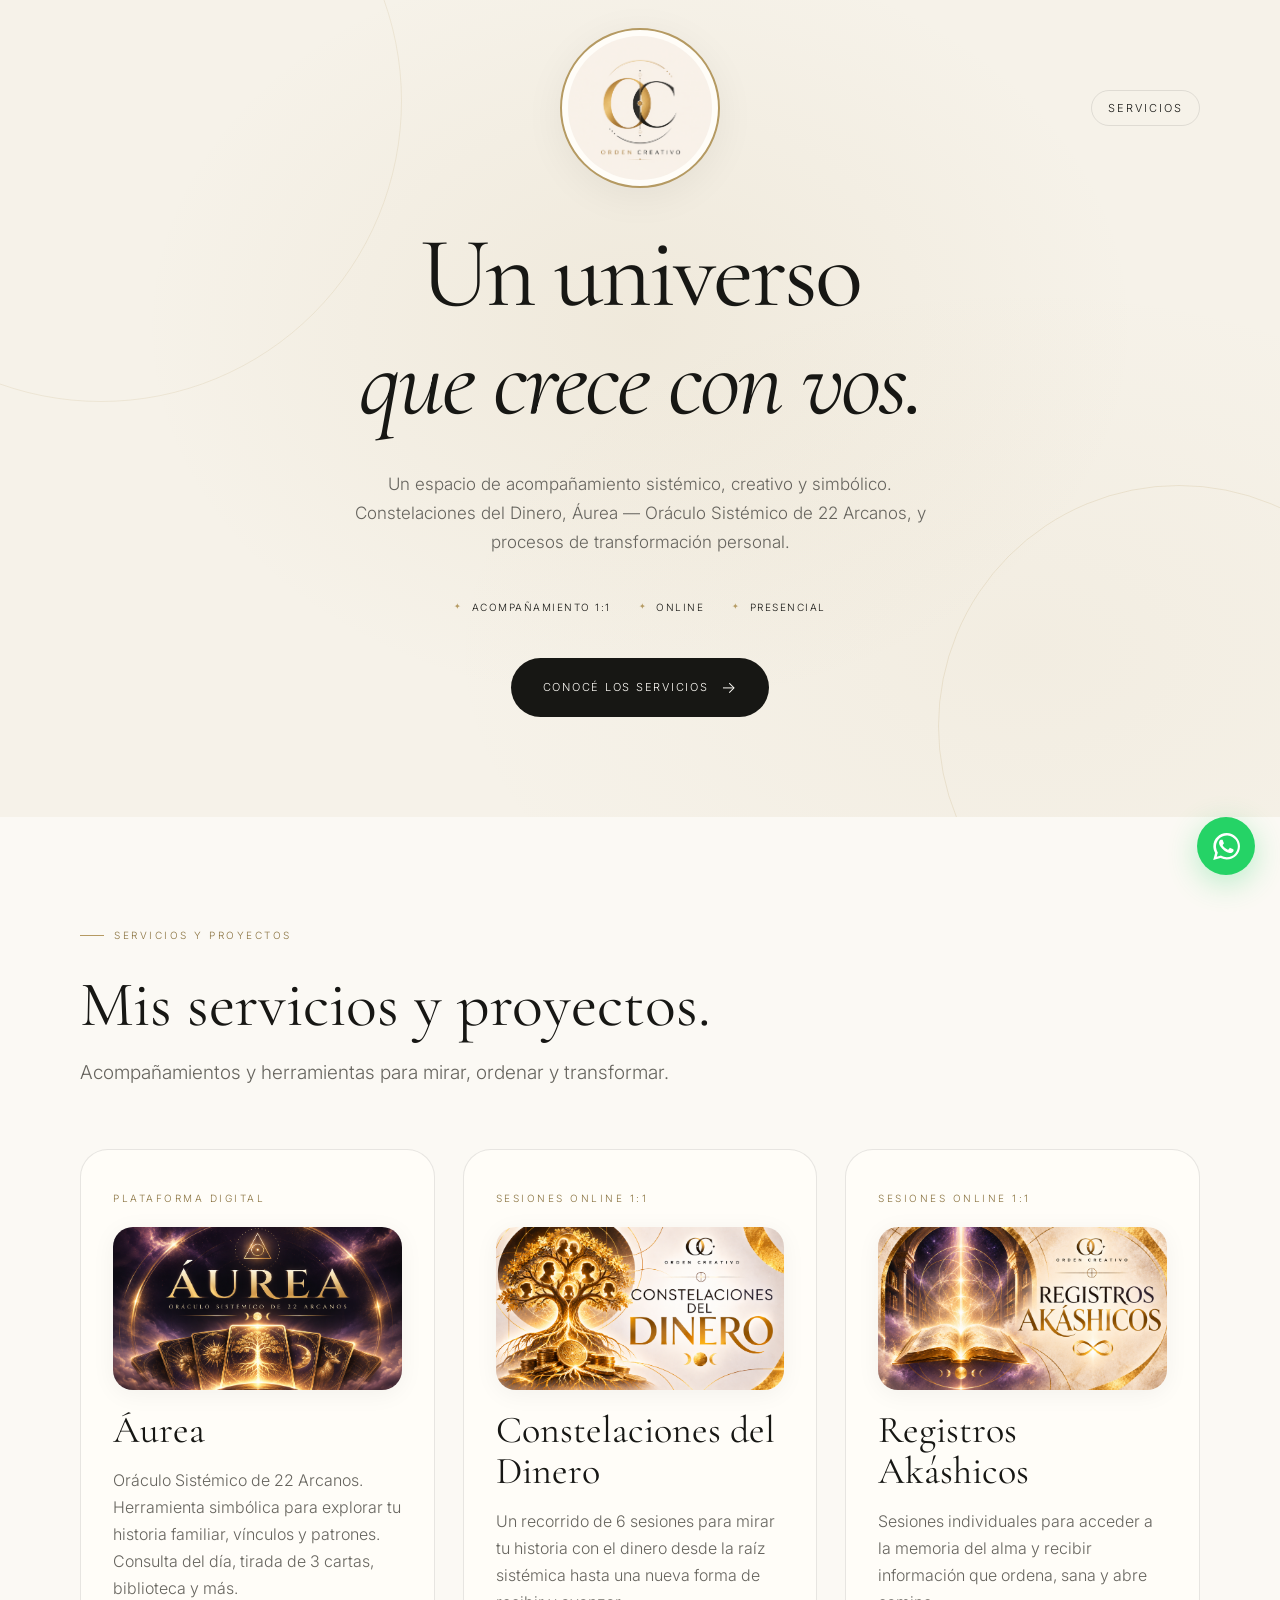
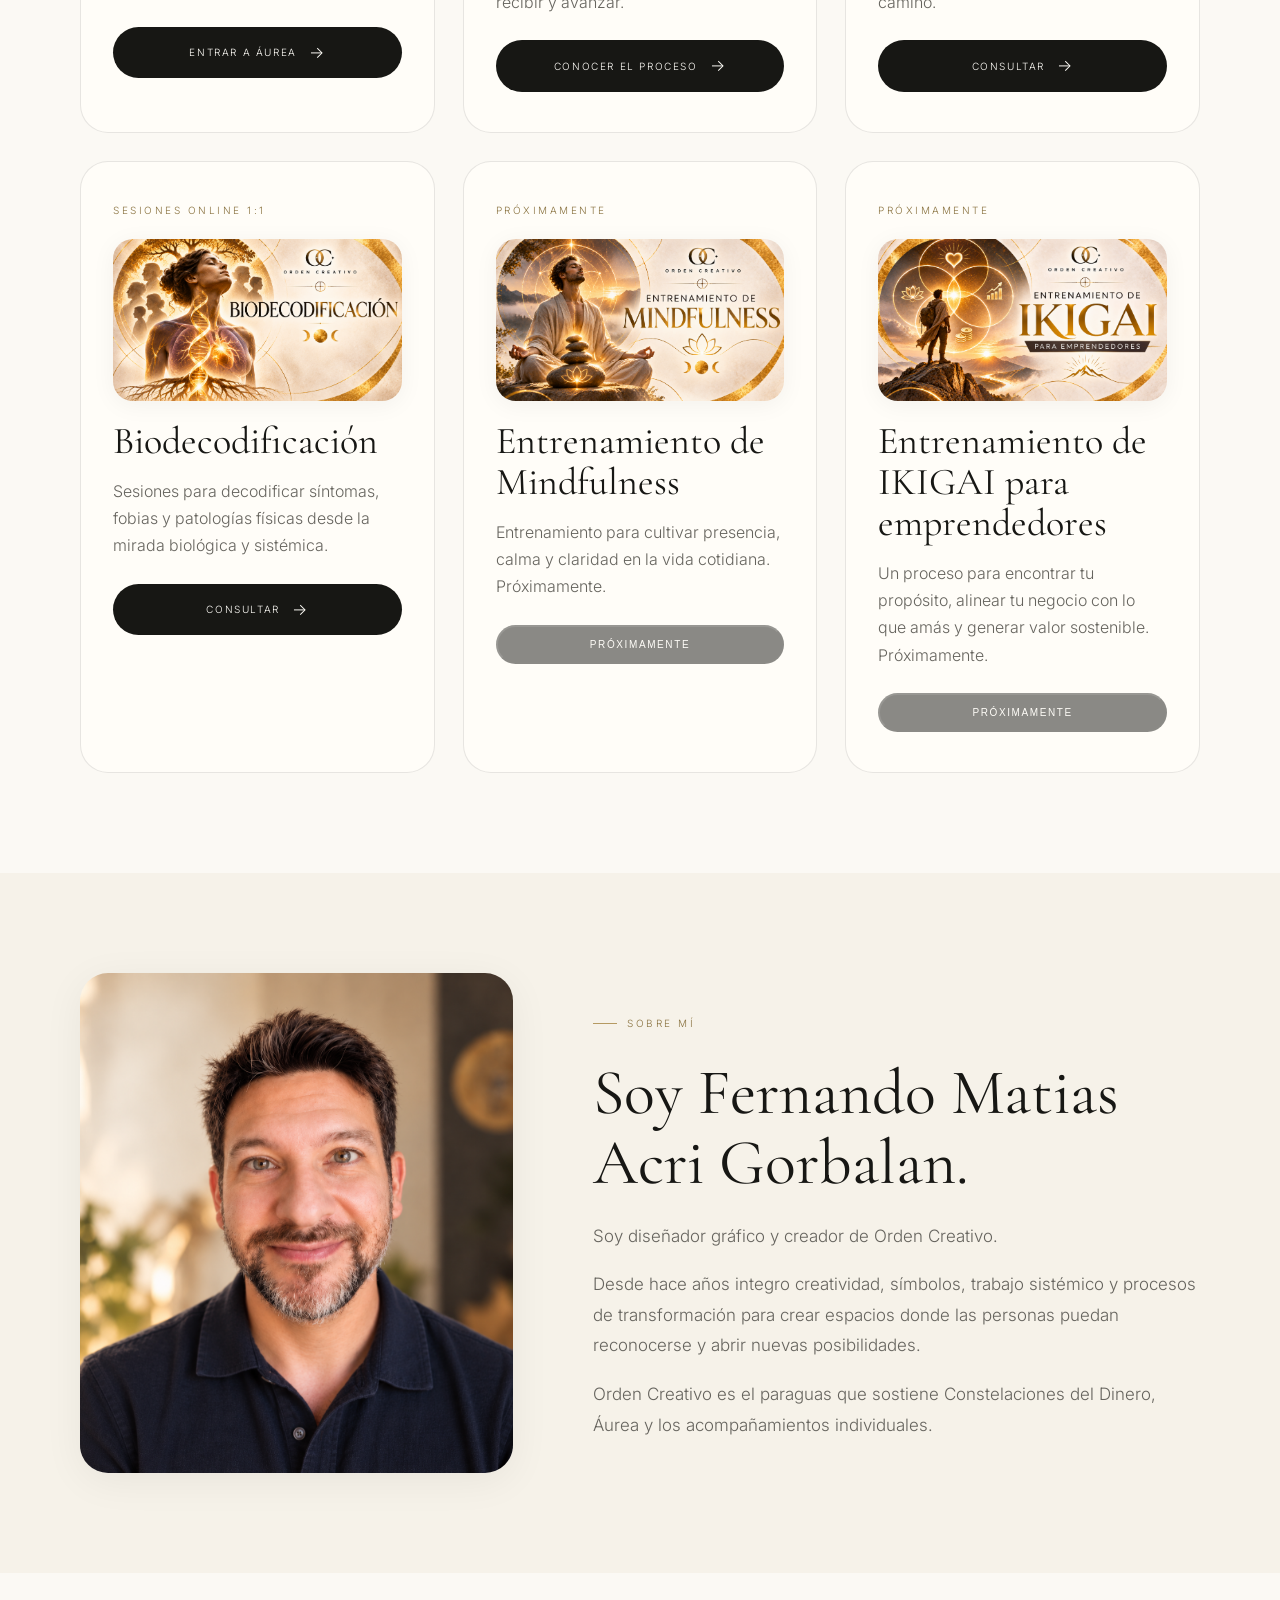
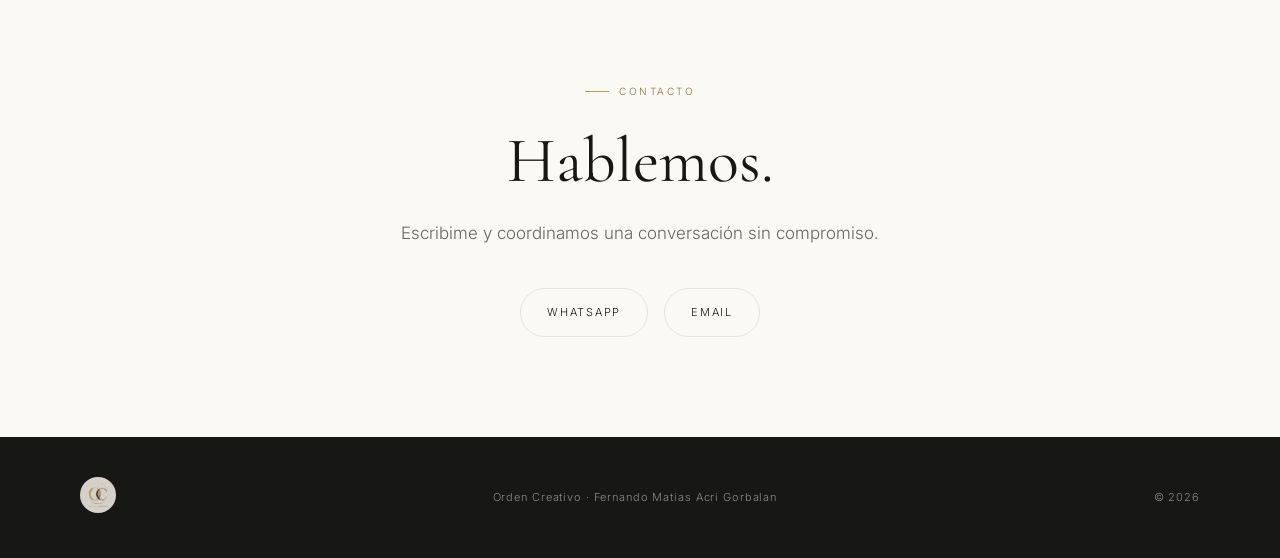
==== commit 9813a4ca: "Home OC: favicon circular + logo footer circular" ====
--- a/index.html
+++ b/index.html
@@ -11,7 +11,7 @@
     content="Orden Creativo. Constelaciones del Dinero, Áurea — Oráculo Sistémico de 22 Arcanos, y acompañamiento sistémico y creativo."
   />
 
-  <link rel="icon" href="assets/logo-campo-sagrado.png" type="image/png" />
+  <link rel="icon" href="assets/favicon-circulo.png" type="image/png" />
   <link rel="preconnect" href="https://fonts.googleapis.com">
   <link rel="preconnect" href="https://fonts.gstatic.com" crossorigin>
 
@@ -164,7 +164,7 @@
     /* FOOTER */
     footer { padding: 40px 0; background: var(--black); color: rgba(255, 255, 255, 0.5); font-size: 11px; letter-spacing: 0.08em; }
     .footer-inner { display: flex; justify-content: space-between; align-items: center; flex-wrap: wrap; gap: 16px; }
-    .footer-logo { height: 32px; width: auto; opacity: 0.85; }
+    .footer-logo { height: 36px; width: 36px; object-fit: cover; border-radius: 50%; opacity: 0.85; }
 
     /* WHATSAPP FLOAT */
     .whatsapp { position: fixed; z-index: 50; right: 25px; bottom: 25px; width: 58px; height: 58px; border-radius: 50%; background: #25D366; color: white; display: flex; align-items: center; justify-content: center; box-shadow: 0 8px 30px rgba(37, 211, 102, 0.3); transition: all var(--transition); text-decoration: none; }
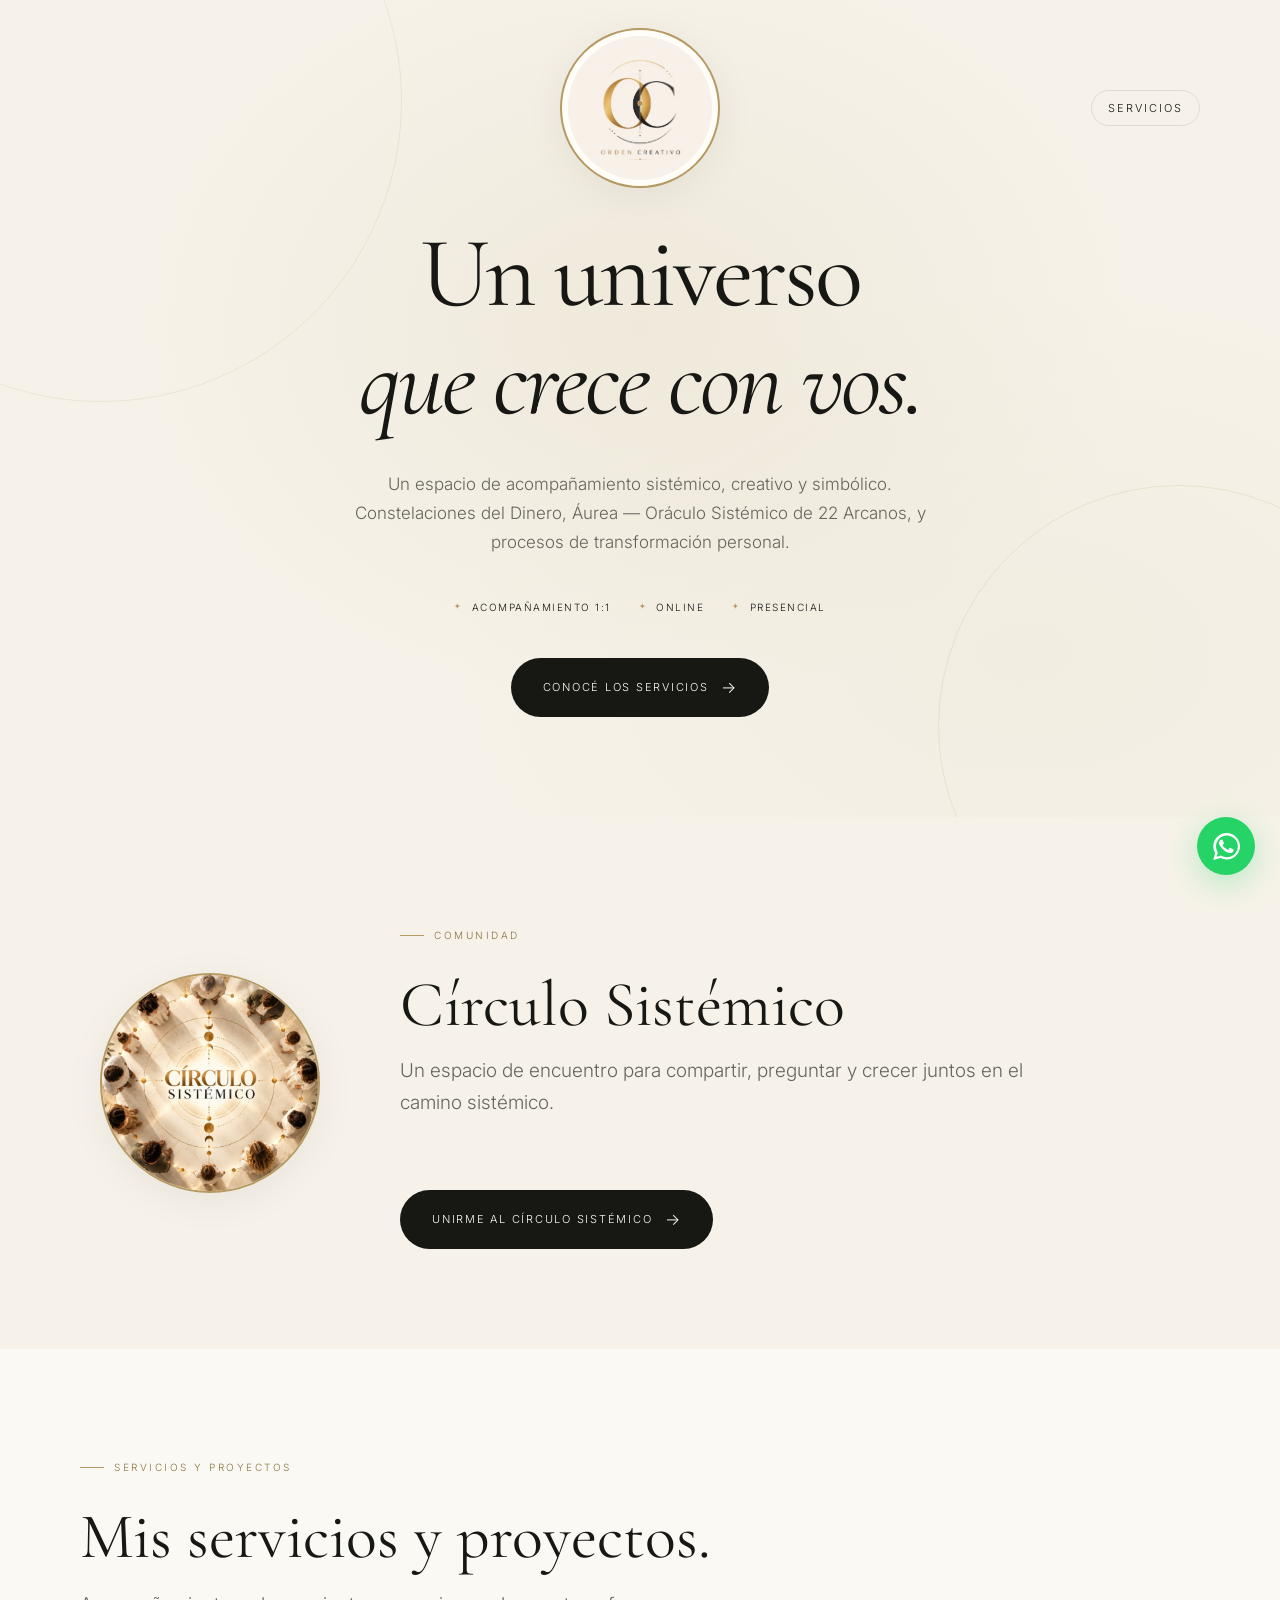
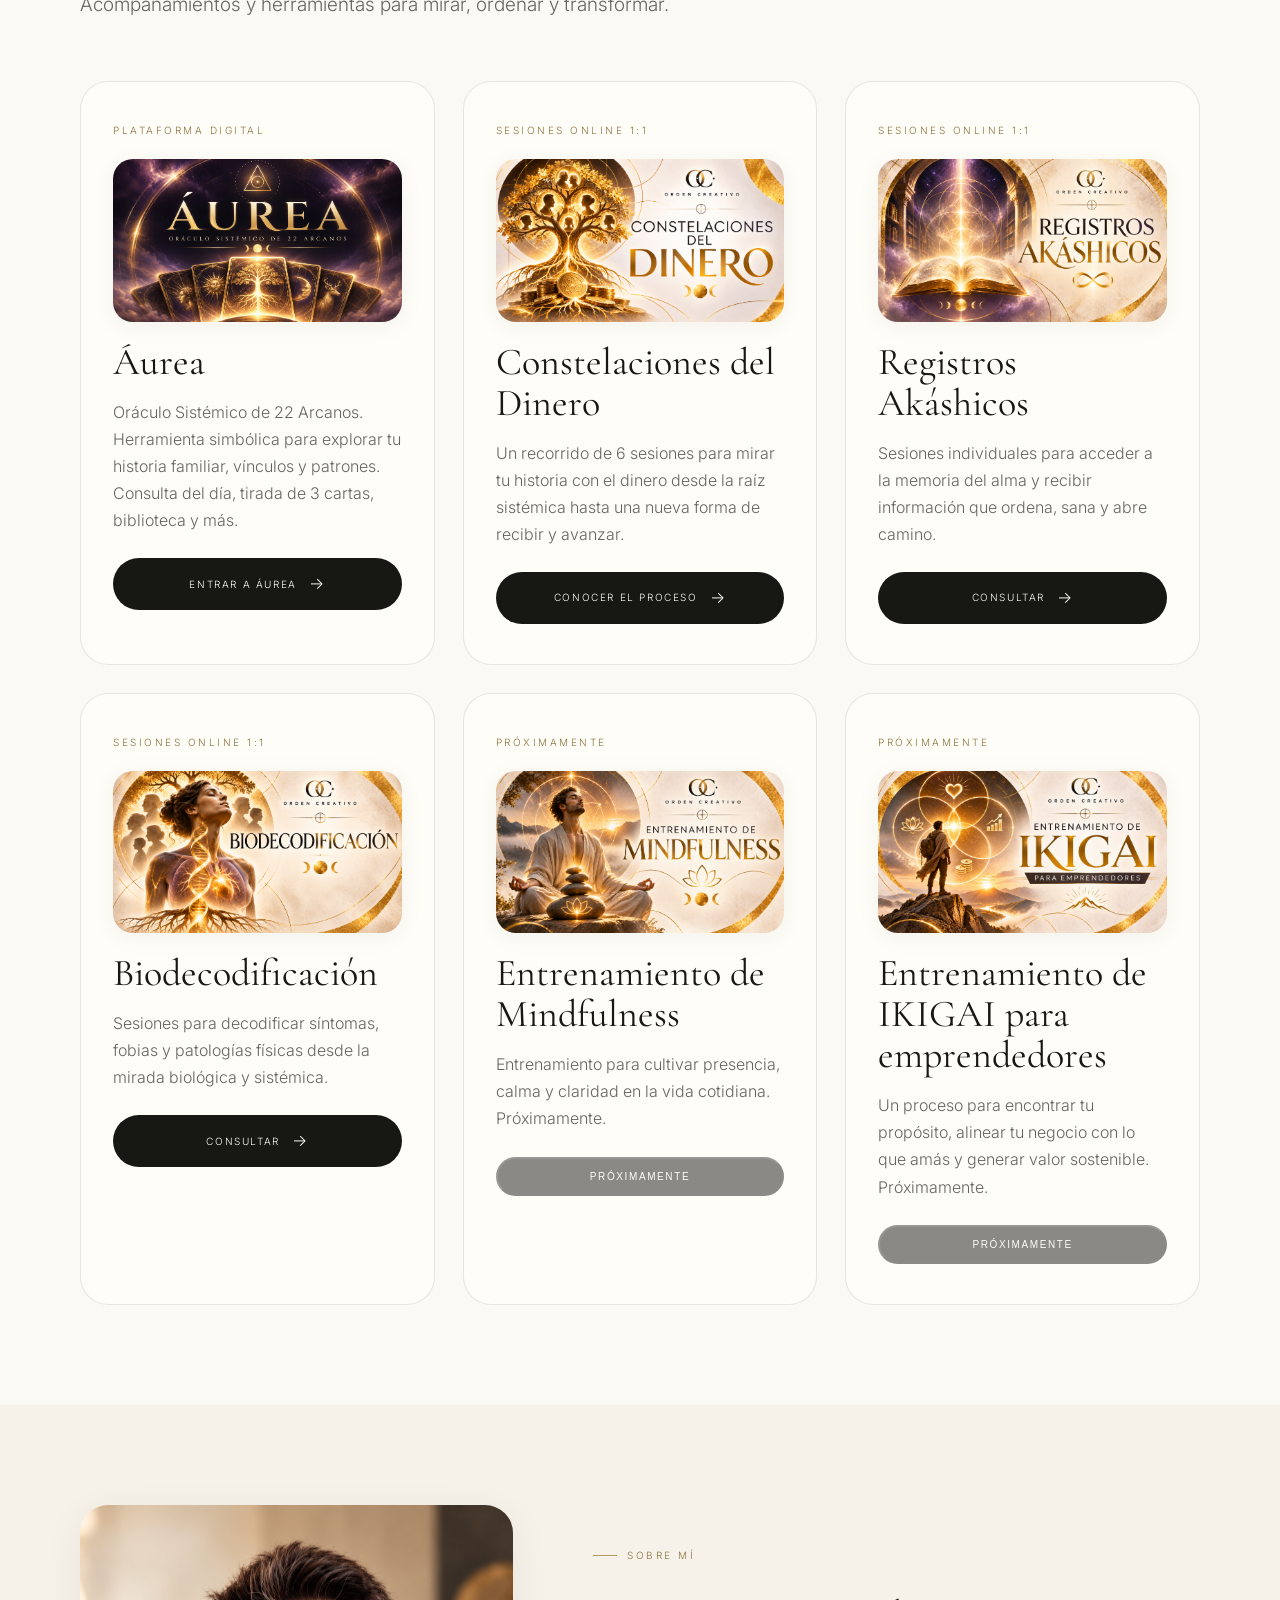
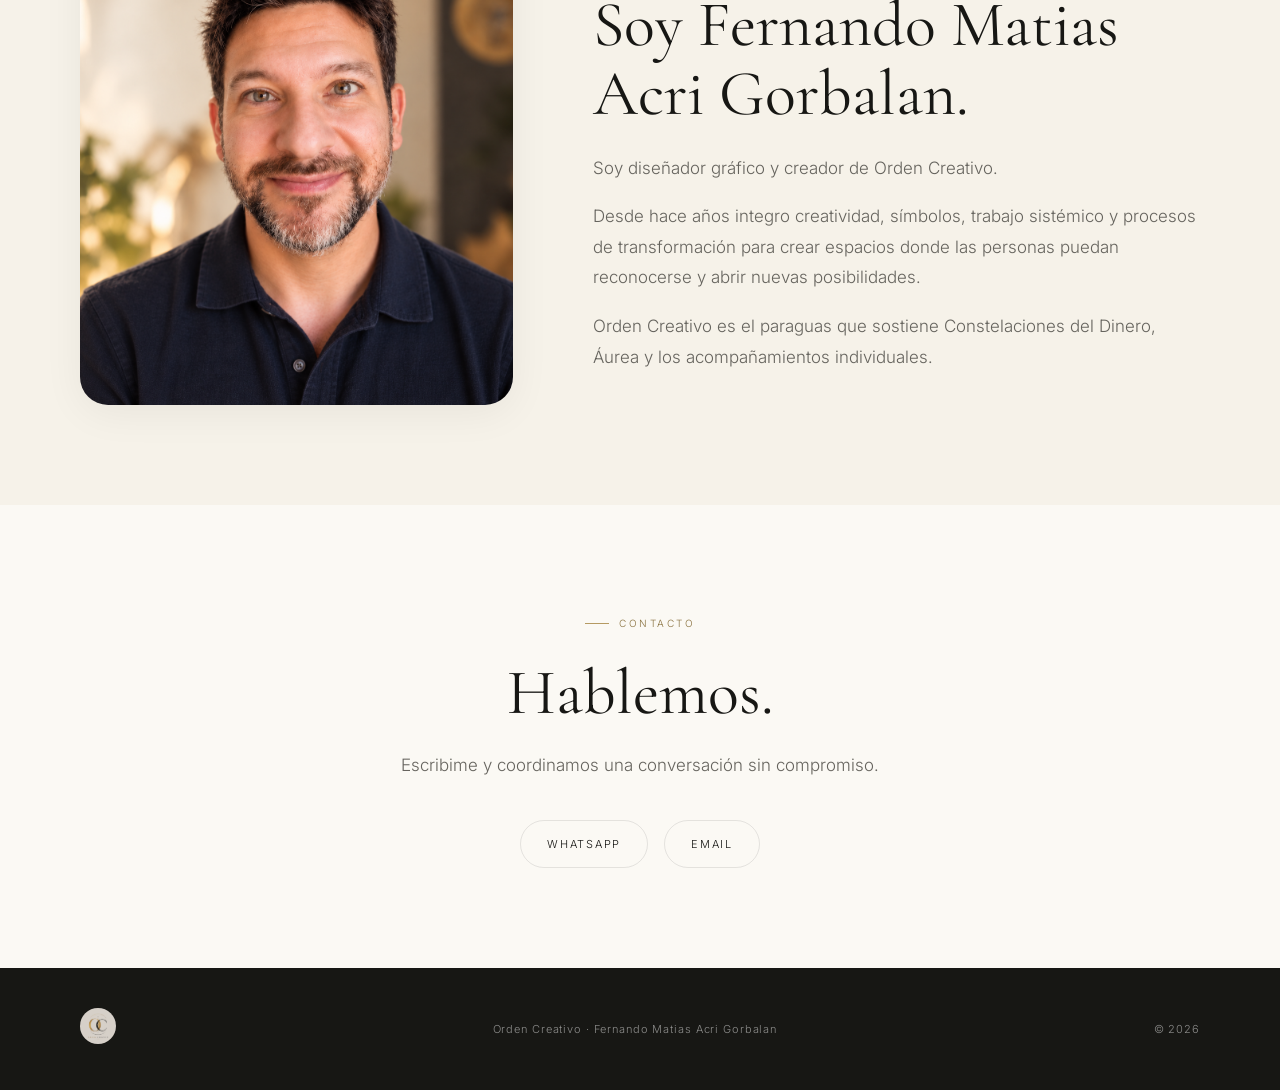
==== commit b1457839: "Home OC: sección Círculo Sistémico antes de servicios con enlace WhatsApp y thumbnail circular" ====
--- a/index.html
+++ b/index.html
@@ -125,6 +125,26 @@
     h2 { font-size: clamp(42px, 5vw, 68px); }
     .lead { font-size: 19px; color: var(--gray); max-width: 650px; }
 
+    /* CÍRCULO SISTÉMICO */
+    .circulo { background: var(--cream); }
+    .circulo-inner {
+      display: grid; grid-template-columns: minmax(0, 260px) minmax(0, 1fr);
+      gap: 60px; align-items: center;
+    }
+    .circulo-visual { display: grid; place-items: center; }
+    .circulo-logo {
+      width: 220px; height: 220px; object-fit: cover;
+      border-radius: 50%; border: 2px solid var(--gold);
+      box-shadow: var(--shadow-soft);
+    }
+    .circulo-copy h2 { font-size: clamp(42px, 5vw, 64px); margin-bottom: 16px; }
+    .circulo-copy .lead { margin-bottom: 28px; }
+    @media (max-width: 800px) {
+      .circulo-inner { grid-template-columns: 1fr; gap: 36px; text-align: center; }
+      .circulo-visual { justify-self: center; }
+      .circulo-logo { width: 180px; height: 180px; }
+    }
+
     /* SERVICES */
     .services { background: var(--cream-light); }
     .services-grid { display: grid; grid-template-columns: repeat(auto-fit, minmax(300px, 1fr)); gap: 28px; margin-top: 60px; }
@@ -221,6 +241,27 @@
       </div>
     </section>
 
+    <!-- CÍRCULO SISTÉMICO -->
+
+    <section class="circulo" id="circulo">
+      <div class="container">
+        <div class="circulo-inner">
+          <div class="circulo-visual">
+            <img src="assets/circulo-sistemico.png" alt="Círculo Sistémico" class="circulo-logo" />
+          </div>
+          <div class="circulo-copy">
+            <div class="section-label">Comunidad</div>
+            <h2>Círculo Sistémico</h2>
+            <p class="lead">Un espacio de encuentro para compartir, preguntar y crecer juntos en el camino sistémico.</p>
+            <a class="cta" href="https://chat.whatsapp.com/CmaMx3aVfW32Vi1pyuILjE" target="_blank" rel="noopener noreferrer">
+              Unirme al Círculo Sistémico <span class="cta-arrow">→</span>
+            </a>
+          </div>
+        </div>
+      </div>
+    </section>
+
+
     <!-- SERVICIOS -->
 
     <section class="services" id="servicios">
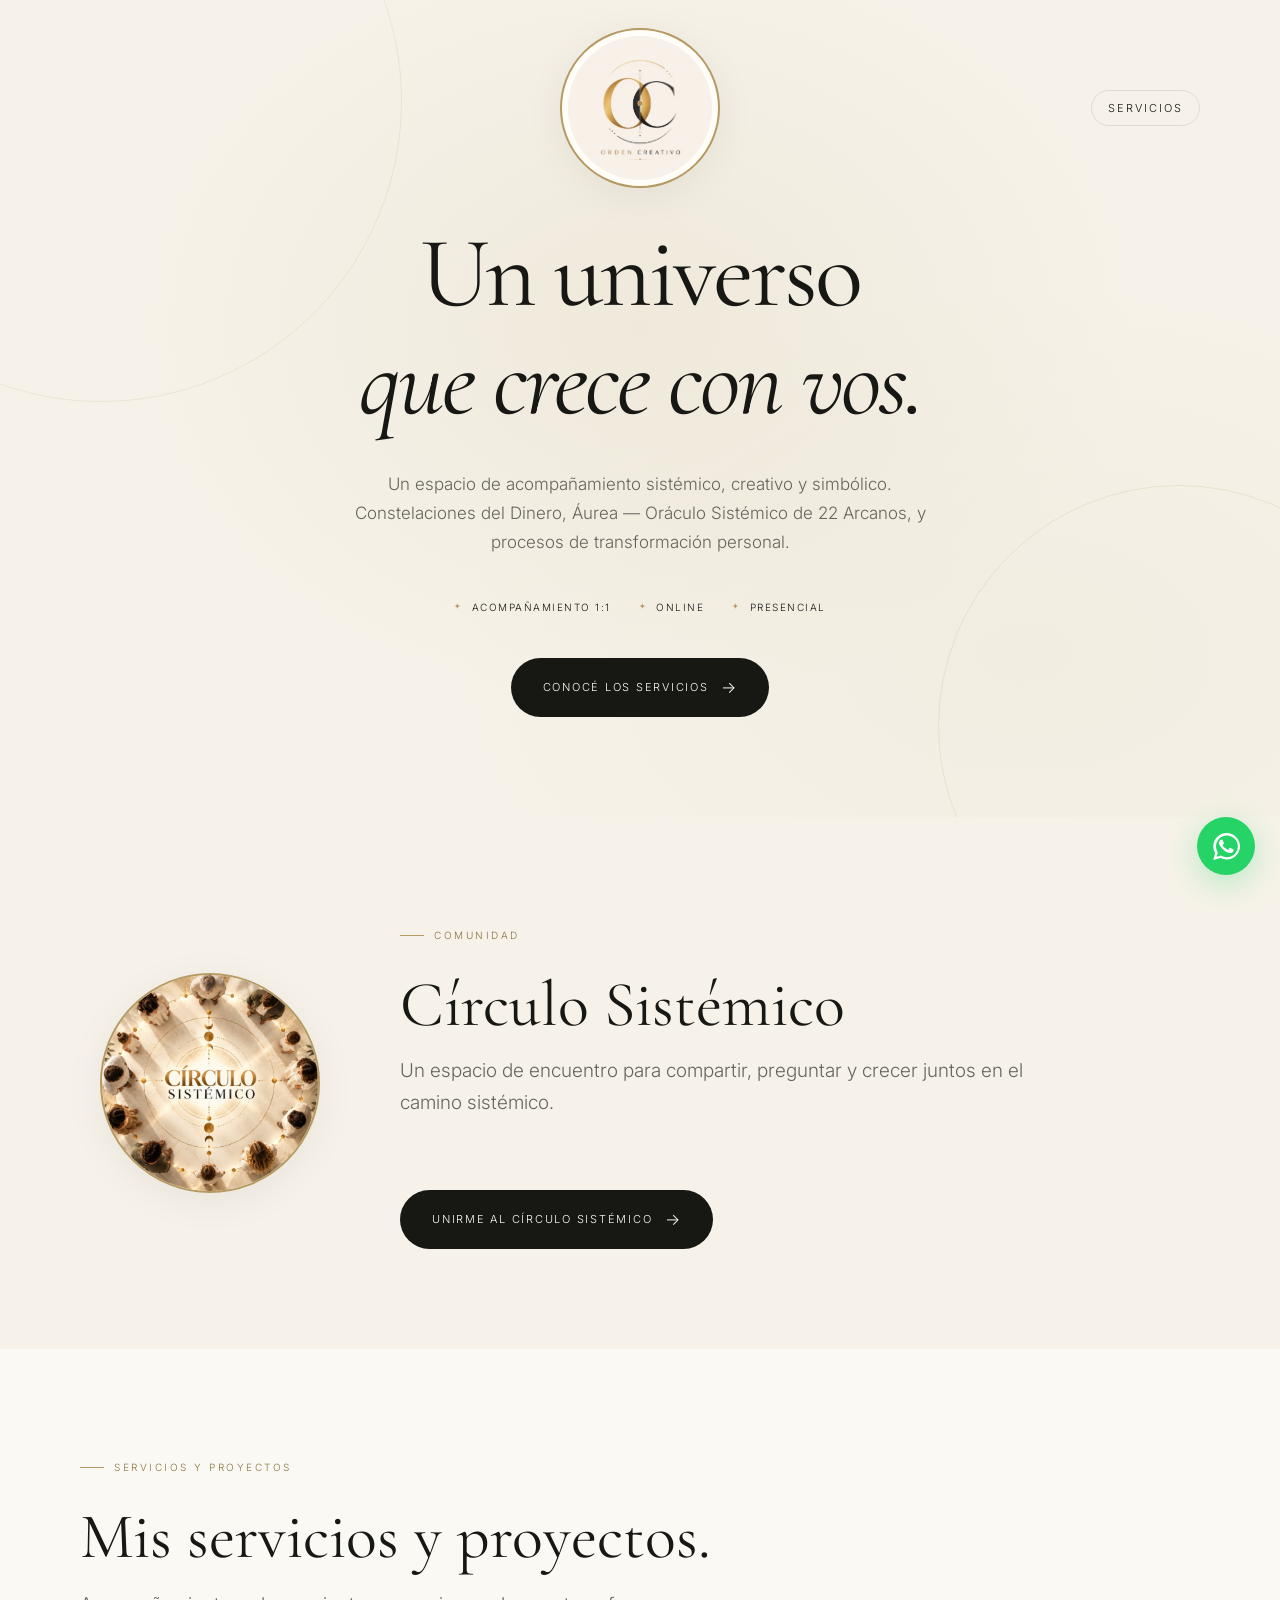
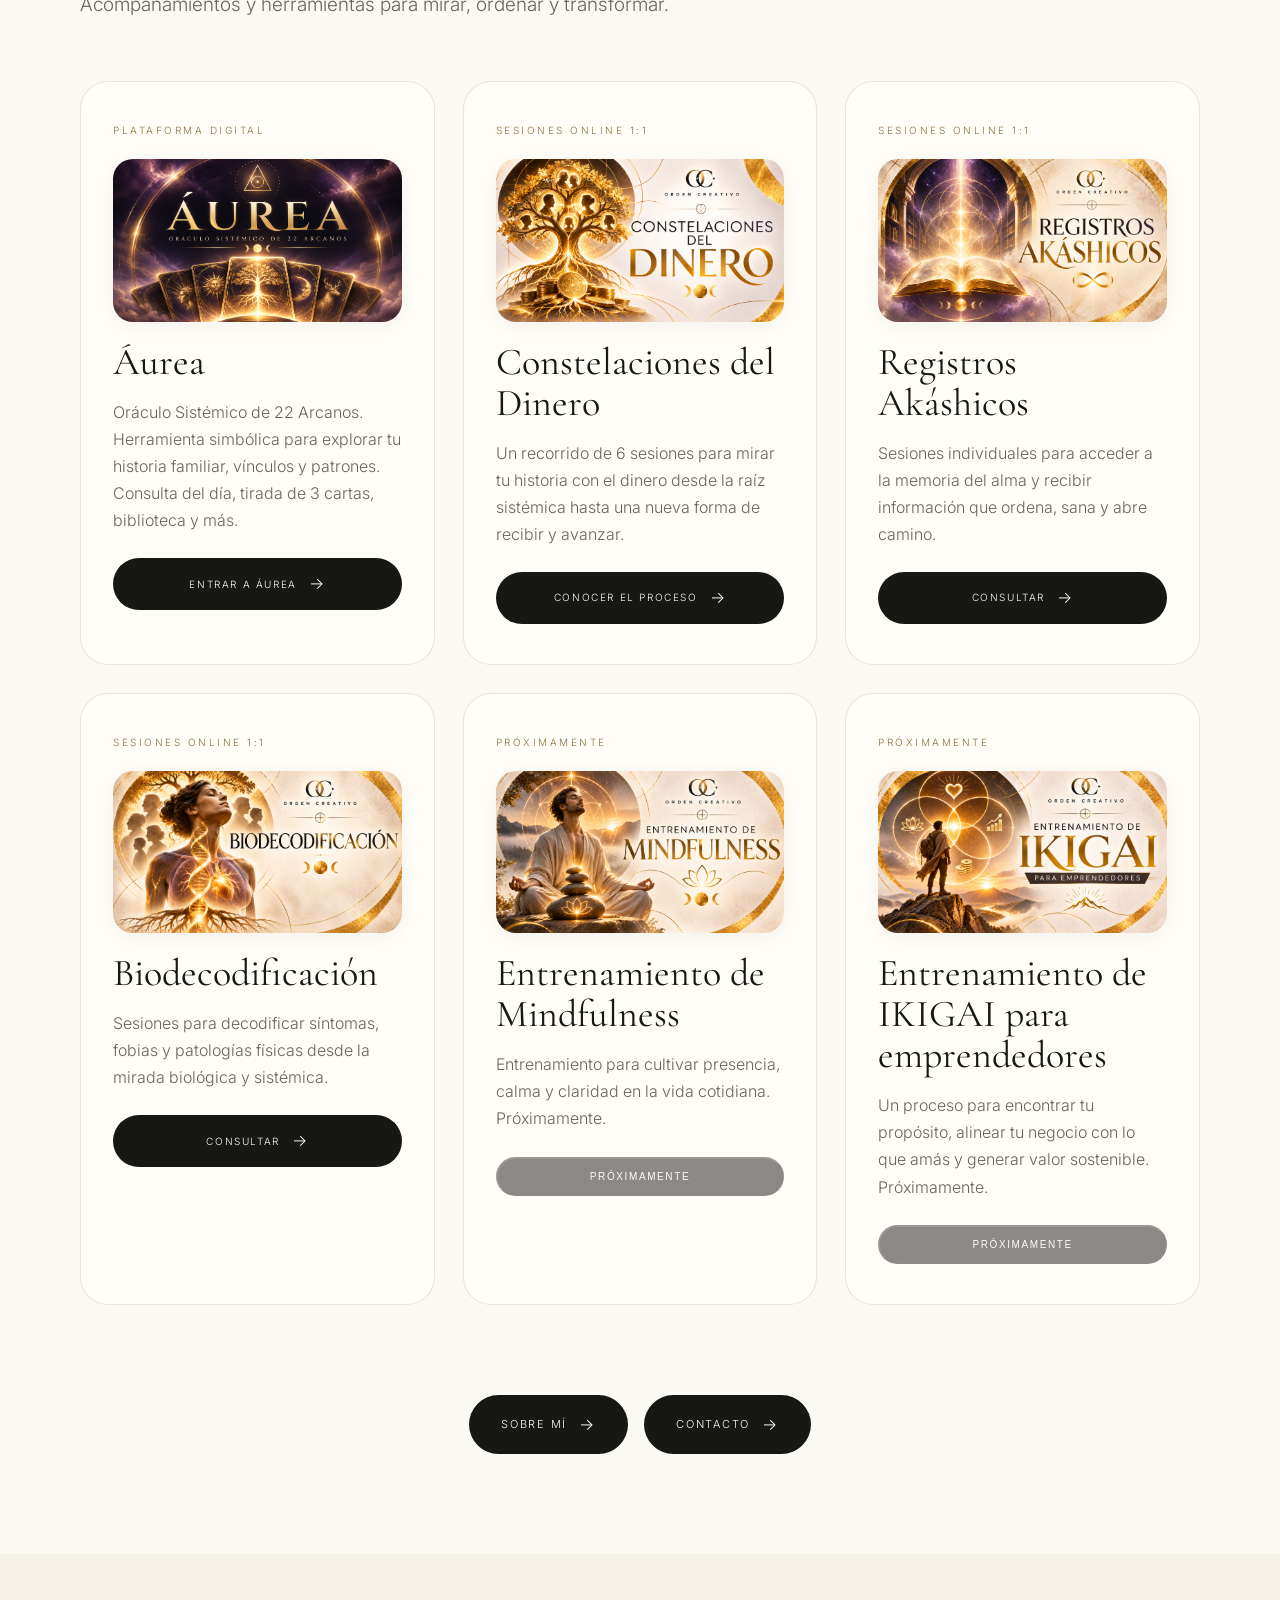
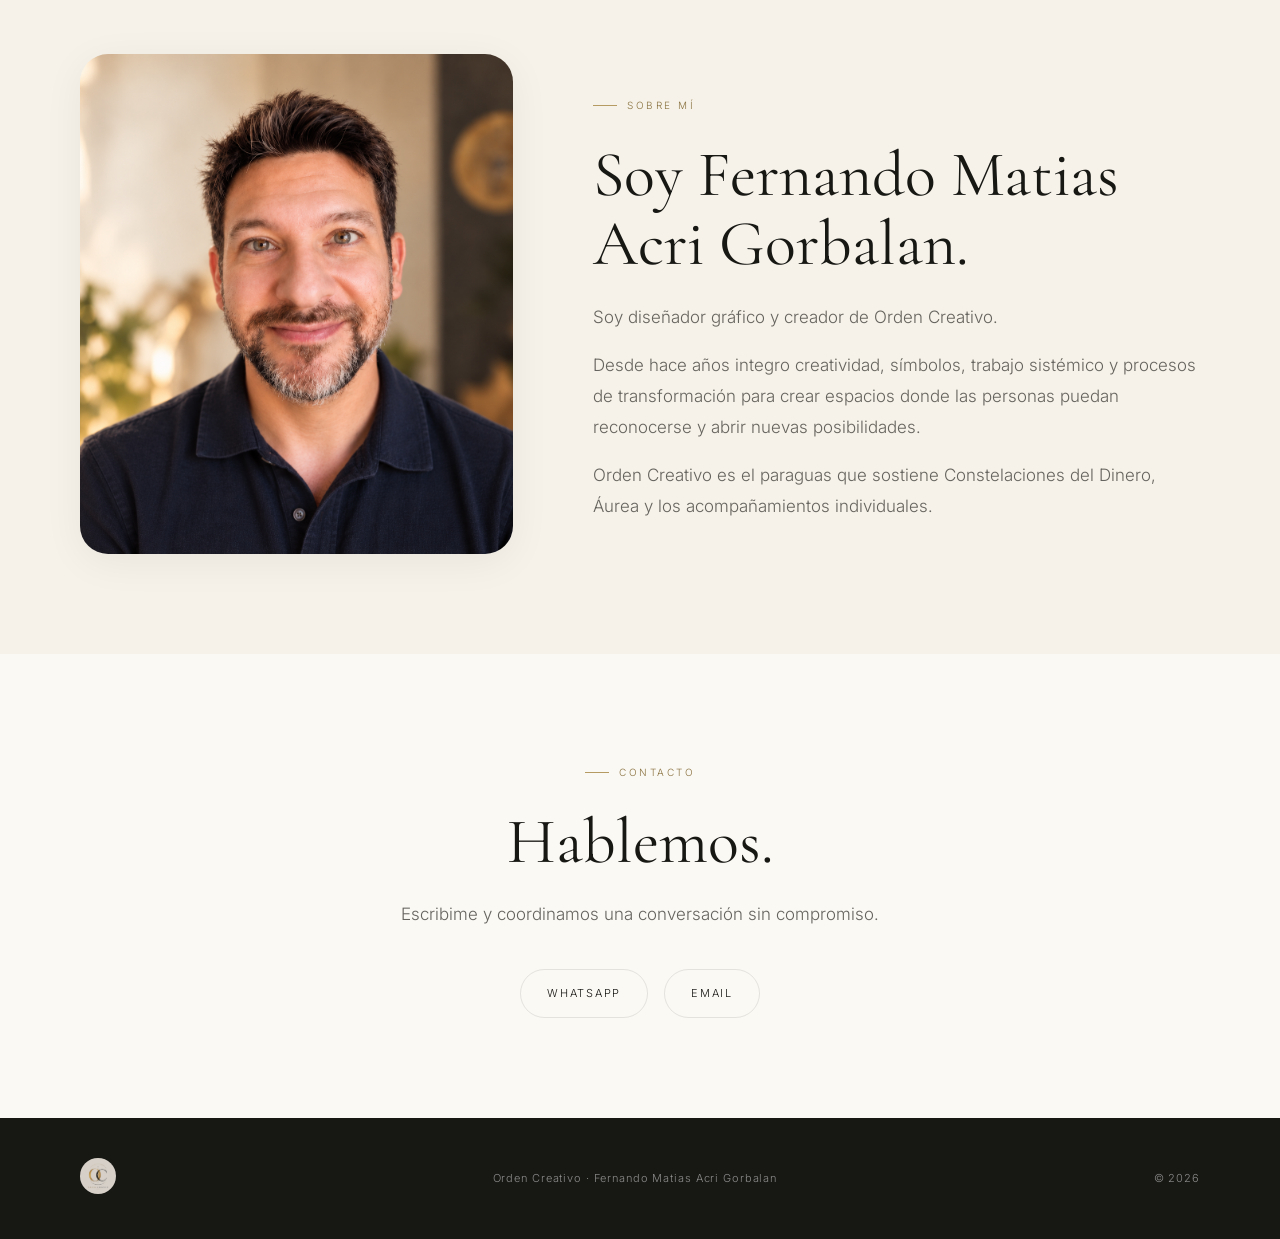
==== commit 1c157fe4: "Home OC: botones Sobre mí y Contacto debajo de servicios" ====
--- a/index.html
+++ b/index.html
@@ -159,6 +159,7 @@
     .service-img { width: 100%; aspect-ratio: 16 / 9; object-fit: cover; border-radius: var(--radius-md); margin: 4px 0; box-shadow: var(--shadow-card); }
     .service-card p { color: var(--gray); font-size: 16px; line-height: 1.7; }
     .service-card .cta { margin-top: 8px; padding: 12px 24px; font-size: 10px; }
+    .services-cta { display: flex; flex-wrap: wrap; justify-content: center; gap: 16px; margin-top: 48px; }
 
     /* ABOUT */
     .about { background: var(--cream); }
@@ -329,6 +330,10 @@
           </article>
 
         </div>        </div>
+        <div class="services-cta">
+          <a class="cta" href="#about">Sobre mí <span class="cta-arrow">→</span></a>
+          <a class="cta" href="#contacto">Contacto <span class="cta-arrow">→</span></a>
+        </div>
       </div>
     </section>
 
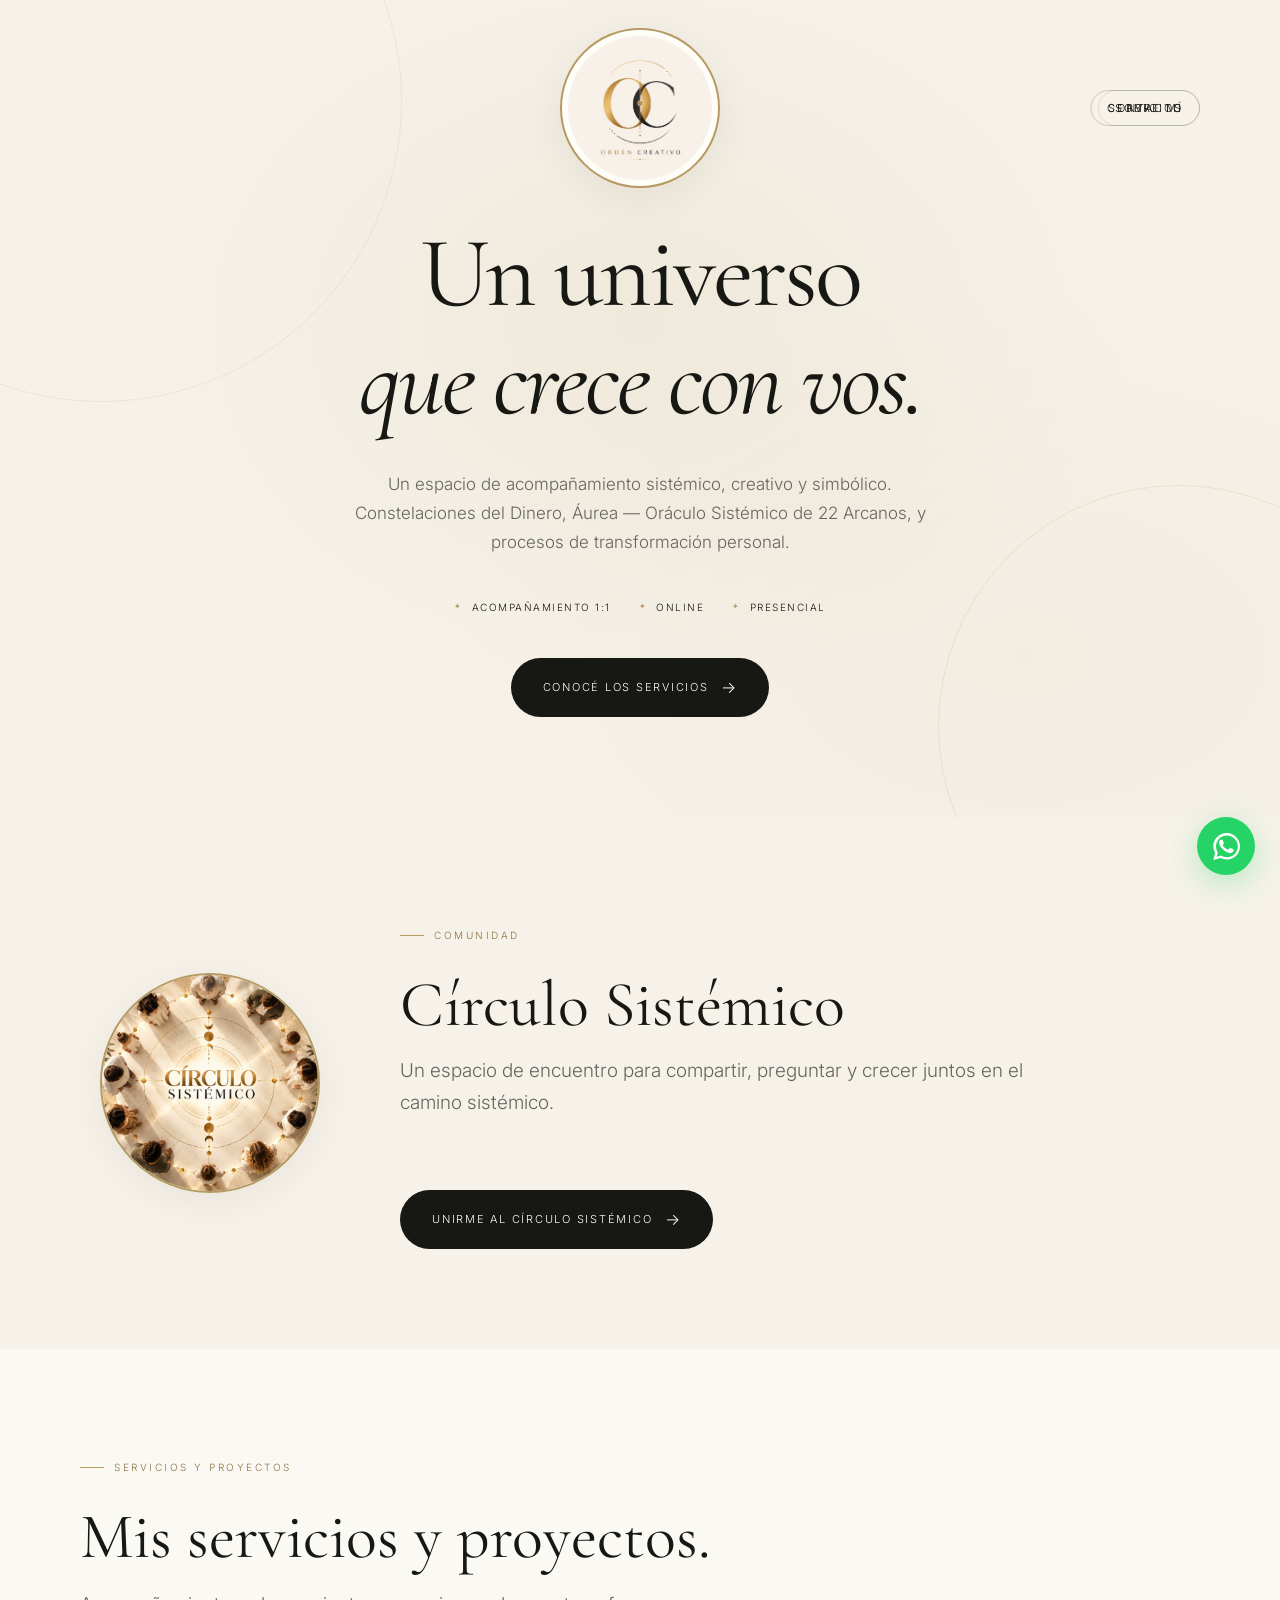
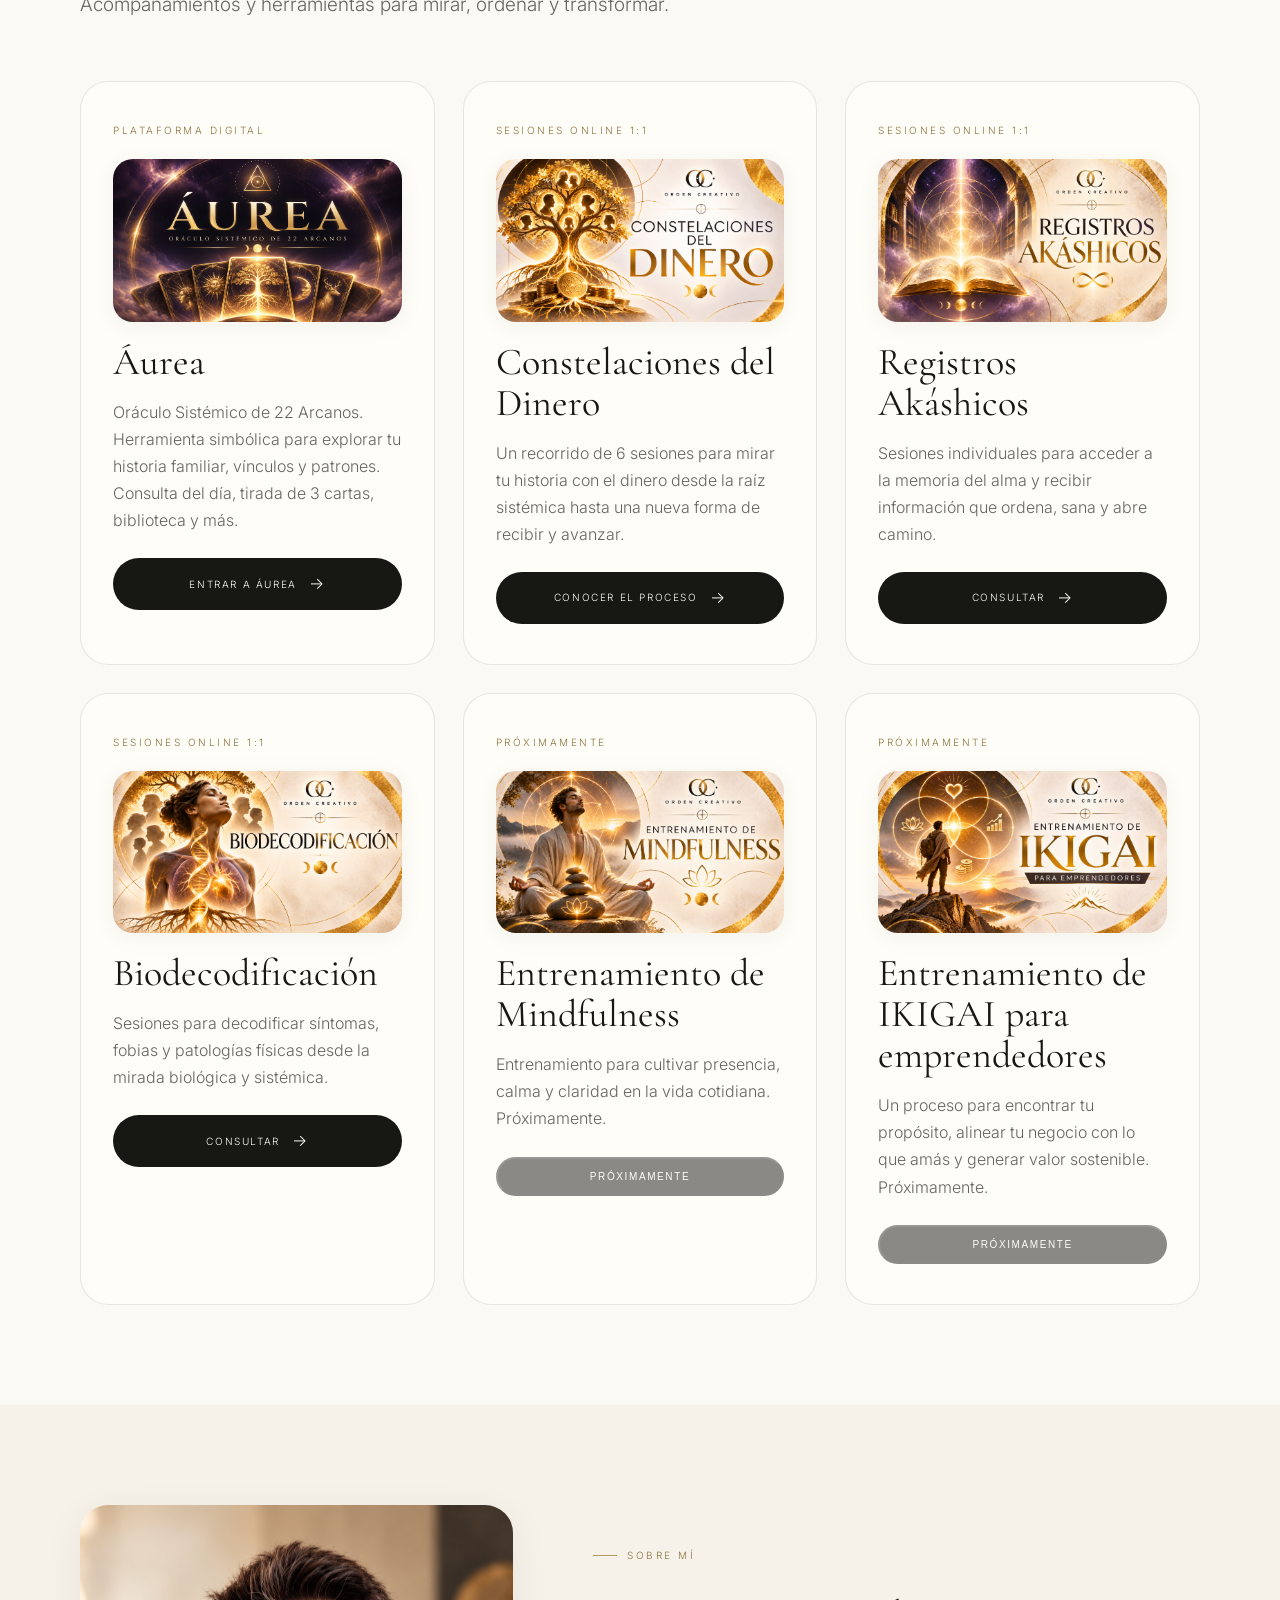
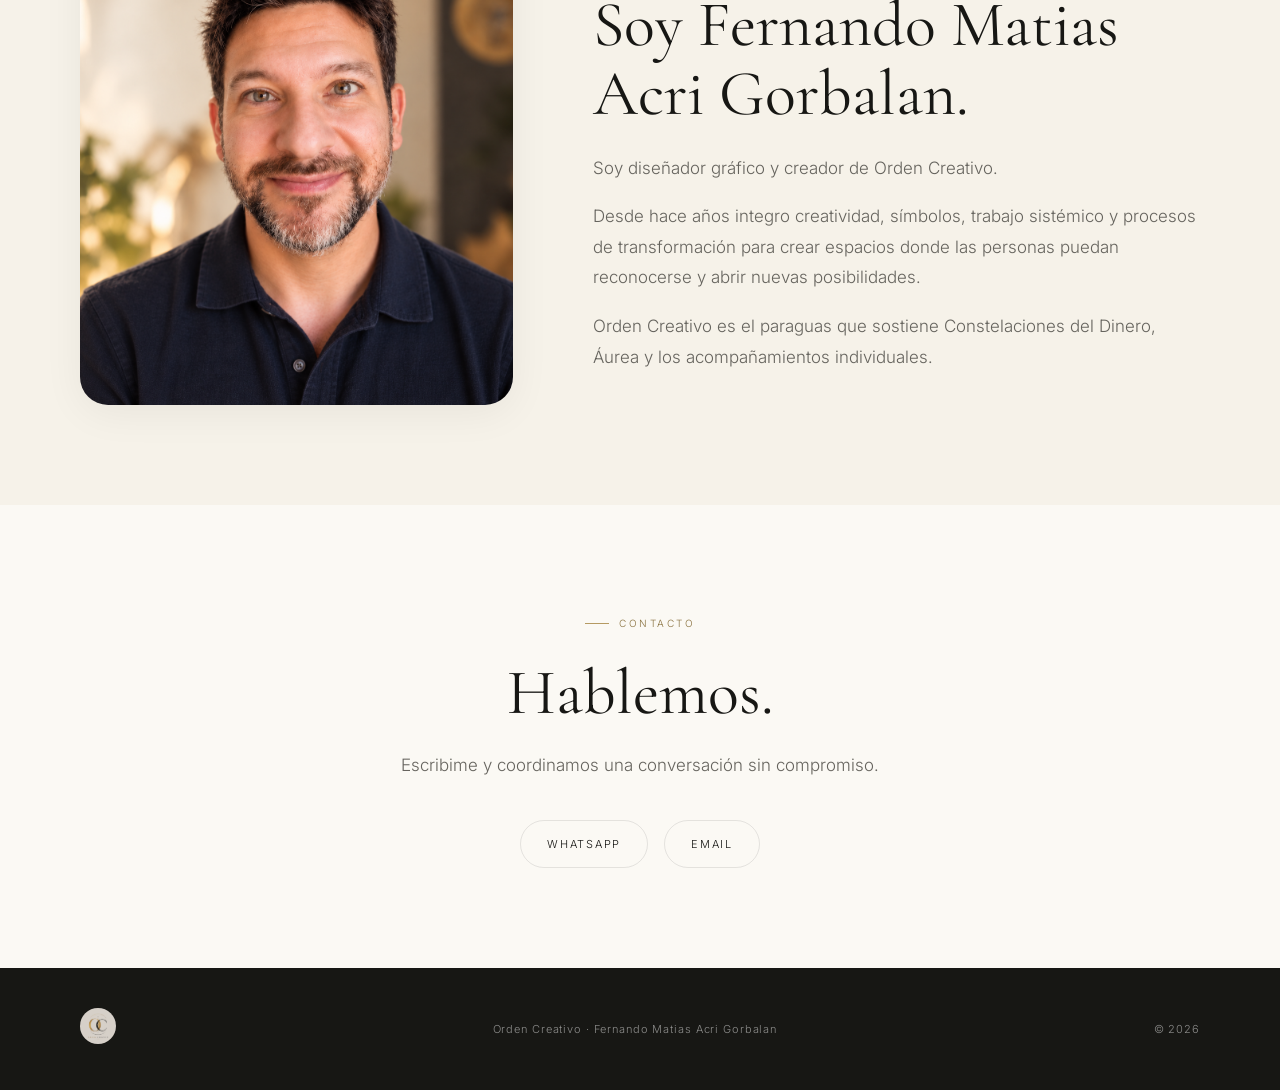
==== commit f695d922: "Home OC: mover botones Sobre mí y Contacto al header" ====
--- a/index.html
+++ b/index.html
@@ -159,7 +159,6 @@
     .service-img { width: 100%; aspect-ratio: 16 / 9; object-fit: cover; border-radius: var(--radius-md); margin: 4px 0; box-shadow: var(--shadow-card); }
     .service-card p { color: var(--gray); font-size: 16px; line-height: 1.7; }
     .service-card .cta { margin-top: 8px; padding: 12px 24px; font-size: 10px; }
-    .services-cta { display: flex; flex-wrap: wrap; justify-content: center; gap: 16px; margin-top: 48px; }
 
     /* ABOUT */
     .about { background: var(--cream); }
@@ -215,6 +214,8 @@
         <img src="assets/logo-campo-sagrado.png" alt="Orden Creativo · Fernando Matias Acri Gorbalan" width="80" height="80" />
       </div>
       <a href="#servicios" class="nav-link">Servicios</a>
+      <a href="#about" class="nav-link">Sobre mí</a>
+      <a href="#contacto" class="nav-link">Contacto</a>
     </nav>
   </header>
 
@@ -330,10 +331,6 @@
           </article>
 
         </div>        </div>
-        <div class="services-cta">
-          <a class="cta" href="#about">Sobre mí <span class="cta-arrow">→</span></a>
-          <a class="cta" href="#contacto">Contacto <span class="cta-arrow">→</span></a>
-        </div>
       </div>
     </section>
 
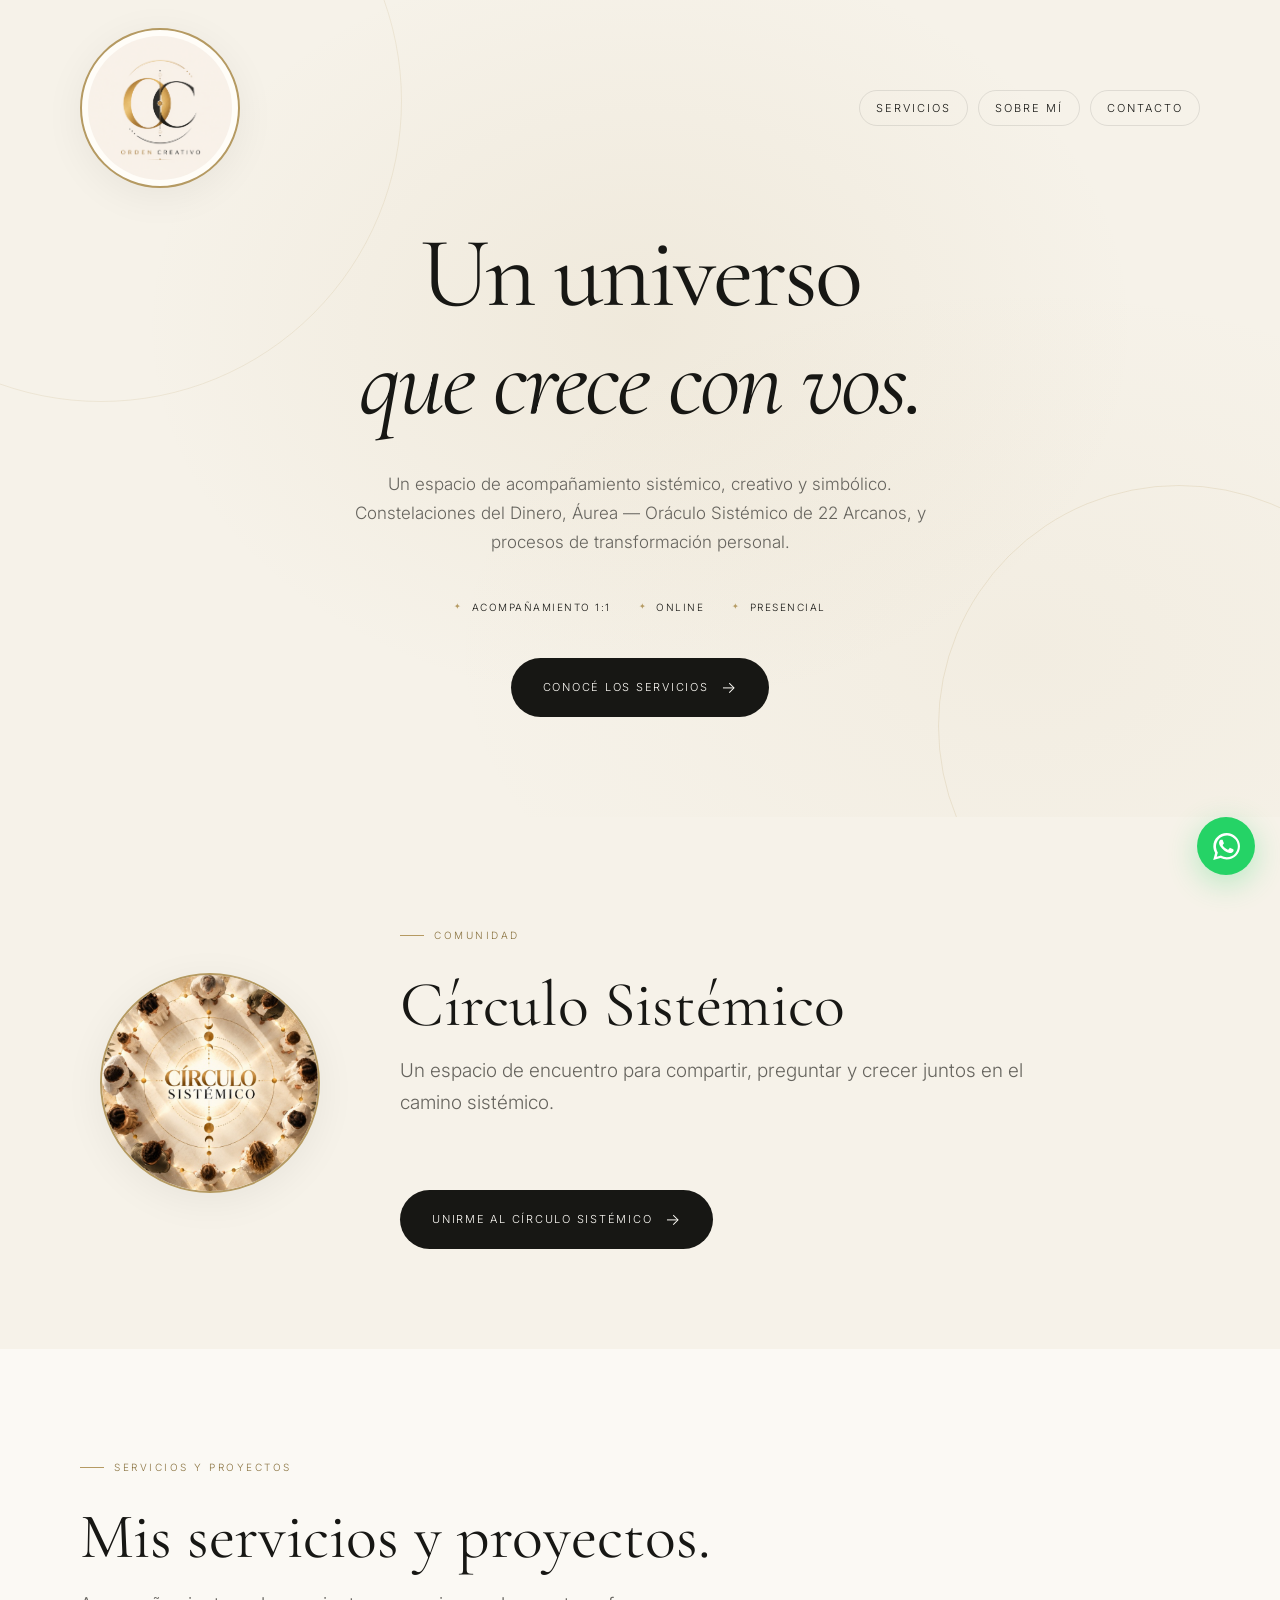
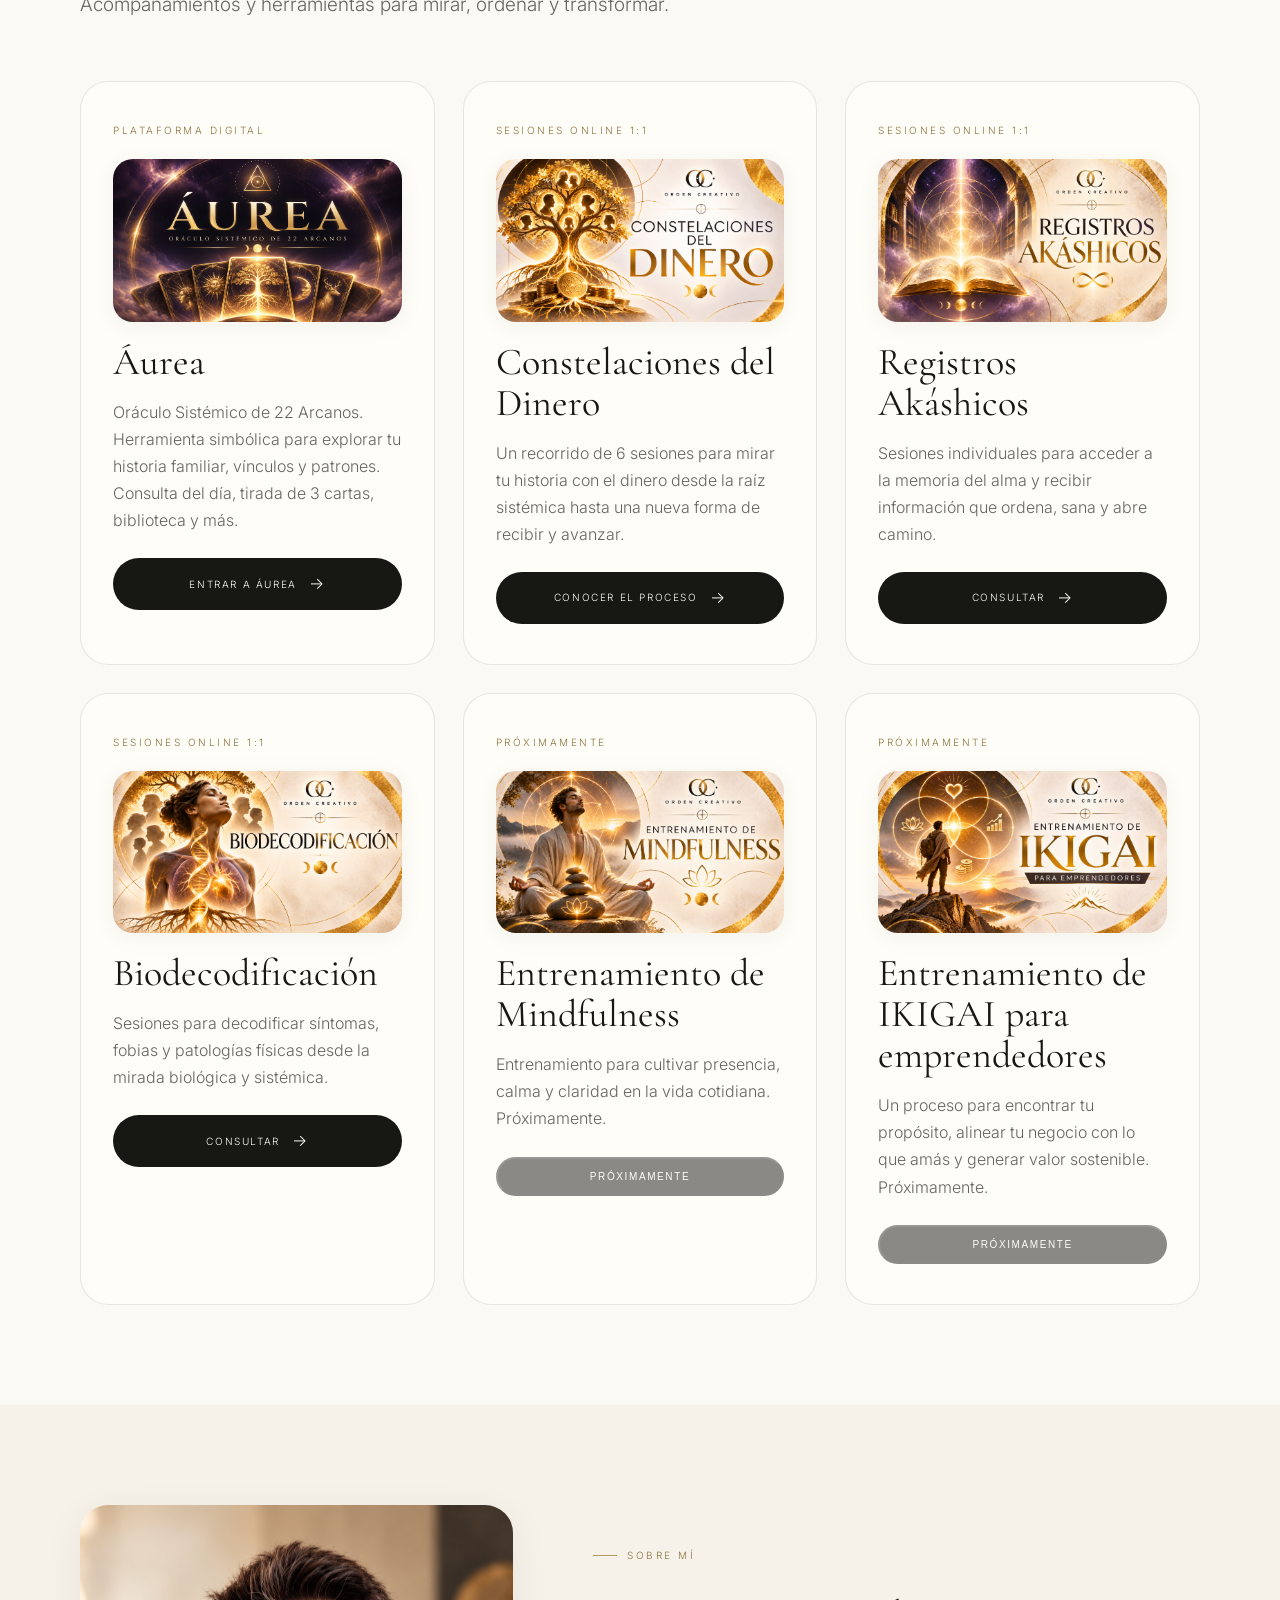
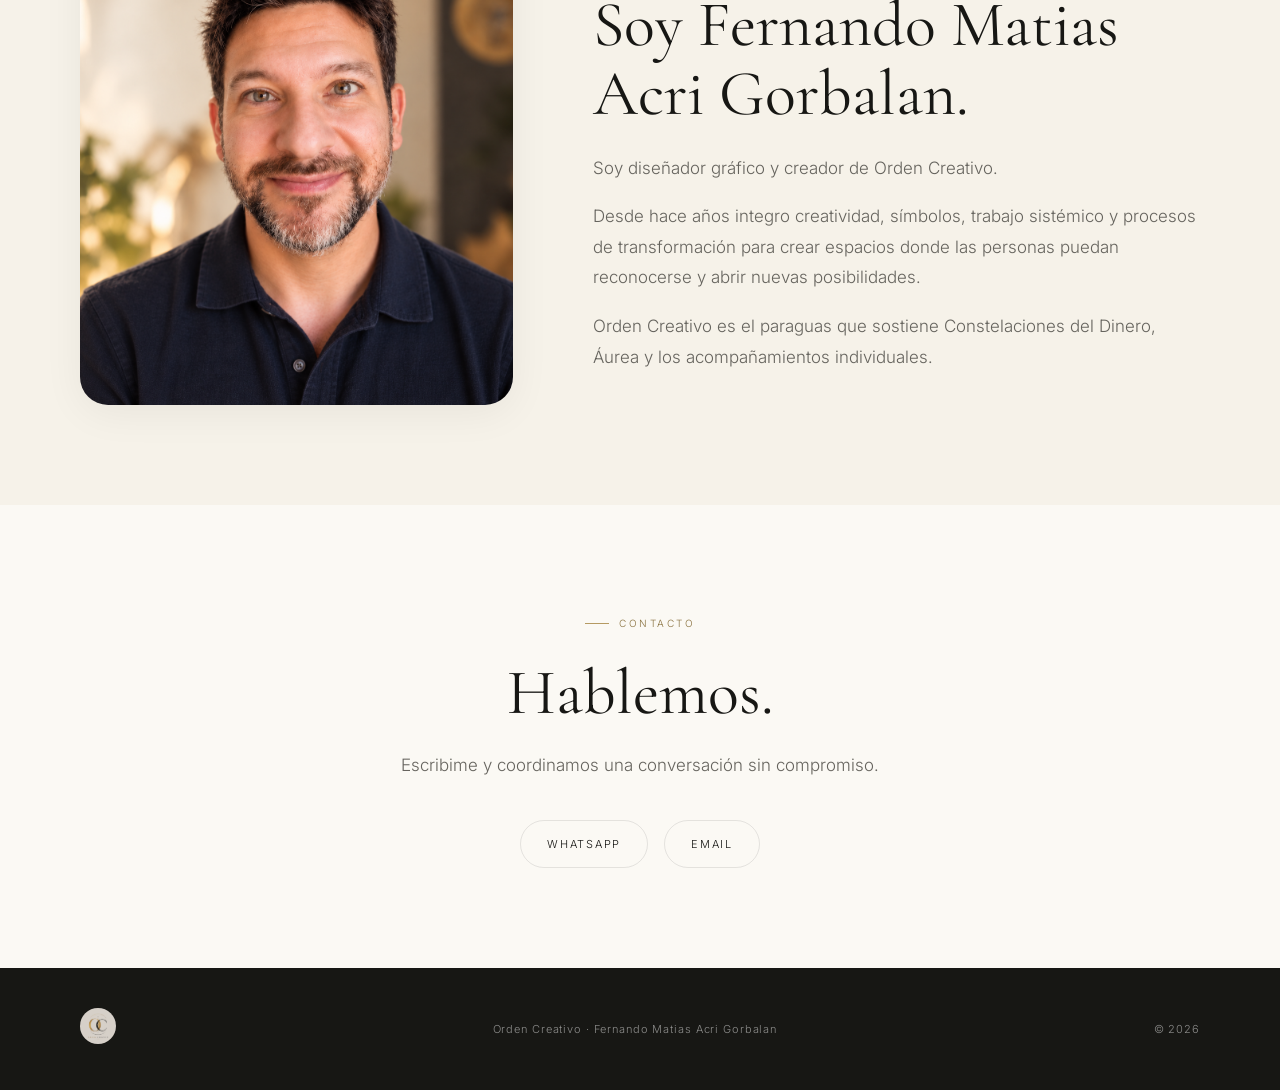
==== commit 70f3b858: "Home OC: separar botones del header en fila horizontal" ====
--- a/index.html
+++ b/index.html
@@ -65,8 +65,9 @@
     header {
       position: absolute; top: 0; left: 0; width: 100%; z-index: 20; padding: 28px 0;
     }
-    .nav { display: flex; justify-content: center; align-items: center; position: relative; }
+    .nav { display: flex; justify-content: space-between; align-items: center; position: relative; gap: 20px; flex-wrap: wrap; }
     .brand { display: flex; align-items: center; }
+    .nav-links { display: flex; align-items: center; gap: 10px; flex-wrap: wrap; justify-content: flex-end; }
     .brand img {
       height: 160px; width: 160px; object-fit: cover;
       border-radius: 50%; border: 2px solid var(--gold);
@@ -76,10 +77,9 @@
     }
     .brand img:hover { opacity: 0.85; transform: scale(1.03); }
     .nav-link {
-      position: absolute; right: 0;
       font-size: 11px; text-transform: uppercase; letter-spacing: 0.18em;
       padding: 8px 16px; border-radius: 999px; border: 1px solid var(--line);
-      transition: all var(--transition);
+      transition: all var(--transition); white-space: nowrap;
     }
     .nav-link:hover { background: var(--black); color: var(--white); border-color: var(--black); }
 
@@ -213,9 +213,11 @@
       <div class="brand">
         <img src="assets/logo-campo-sagrado.png" alt="Orden Creativo · Fernando Matias Acri Gorbalan" width="80" height="80" />
       </div>
-      <a href="#servicios" class="nav-link">Servicios</a>
-      <a href="#about" class="nav-link">Sobre mí</a>
-      <a href="#contacto" class="nav-link">Contacto</a>
+      <div class="nav-links">
+        <a href="#servicios" class="nav-link">Servicios</a>
+        <a href="#about" class="nav-link">Sobre mí</a>
+        <a href="#contacto" class="nav-link">Contacto</a>
+      </div>
     </nav>
   </header>
 
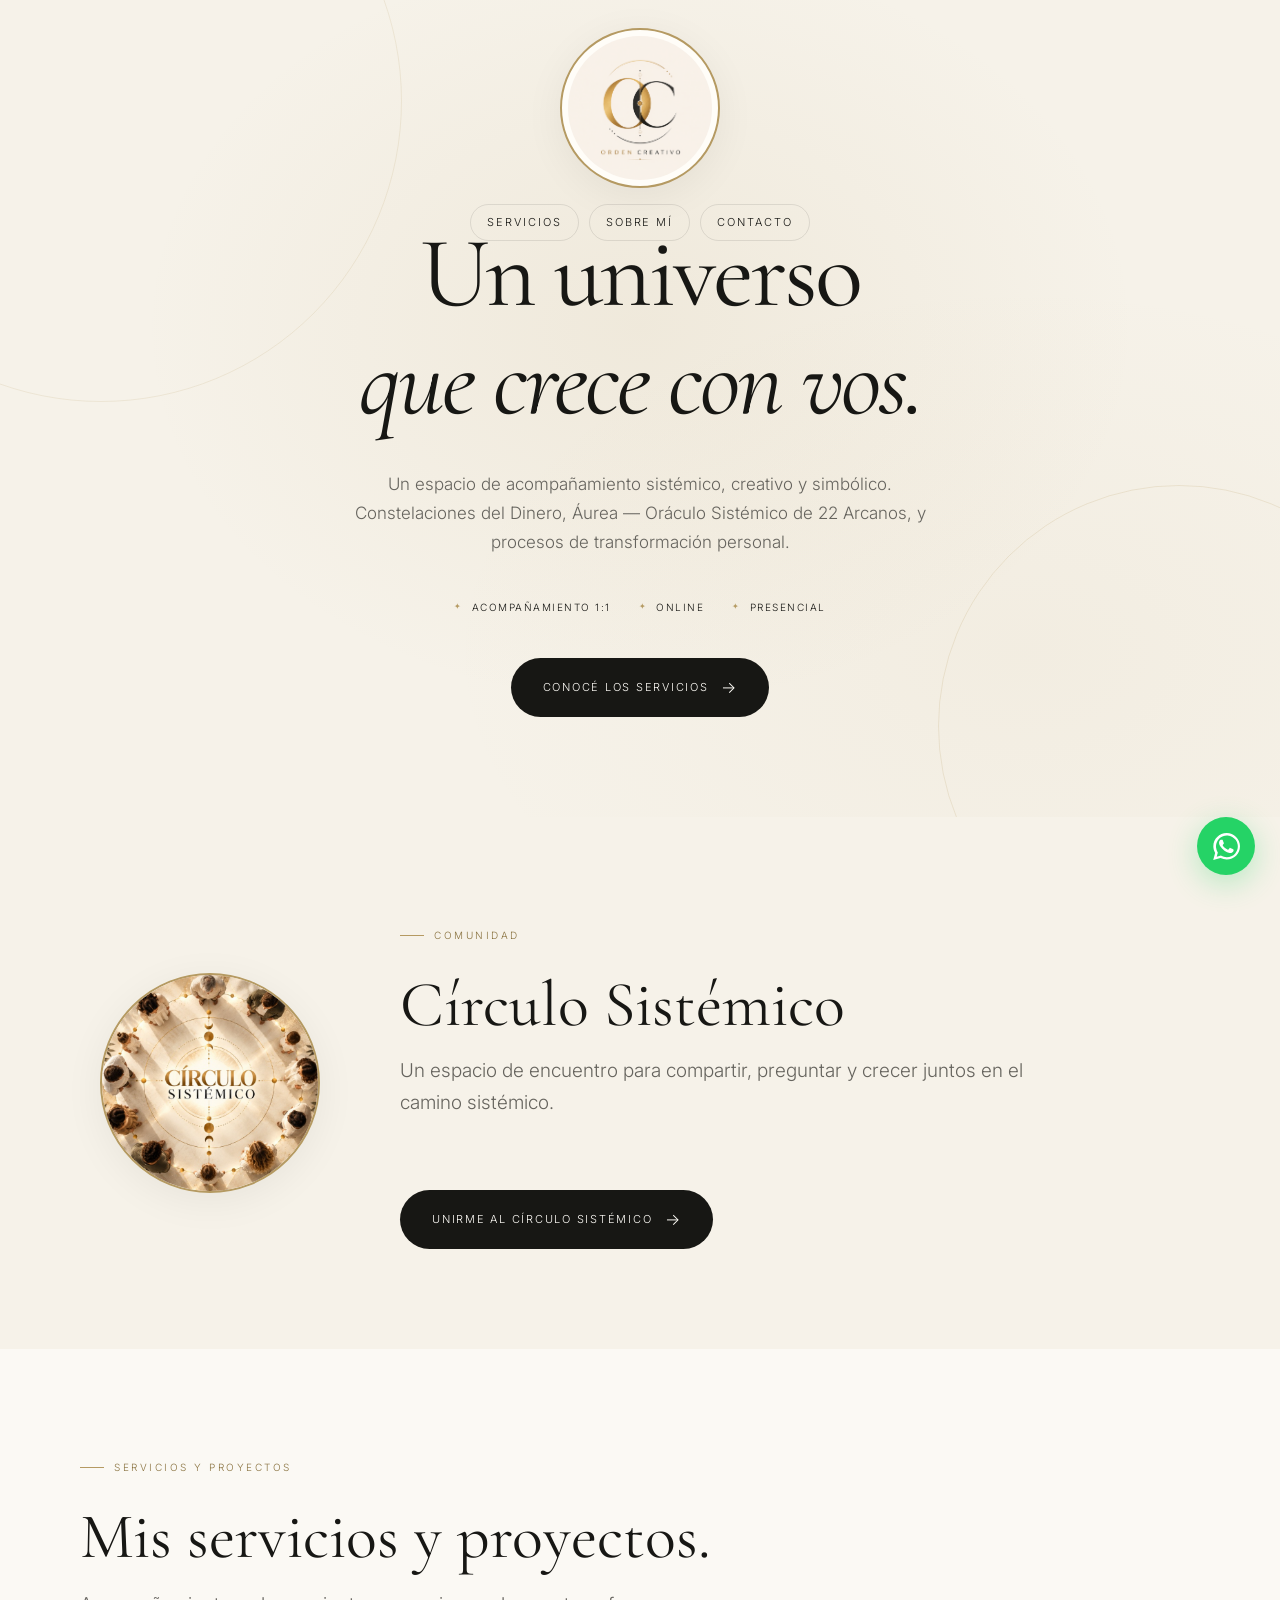
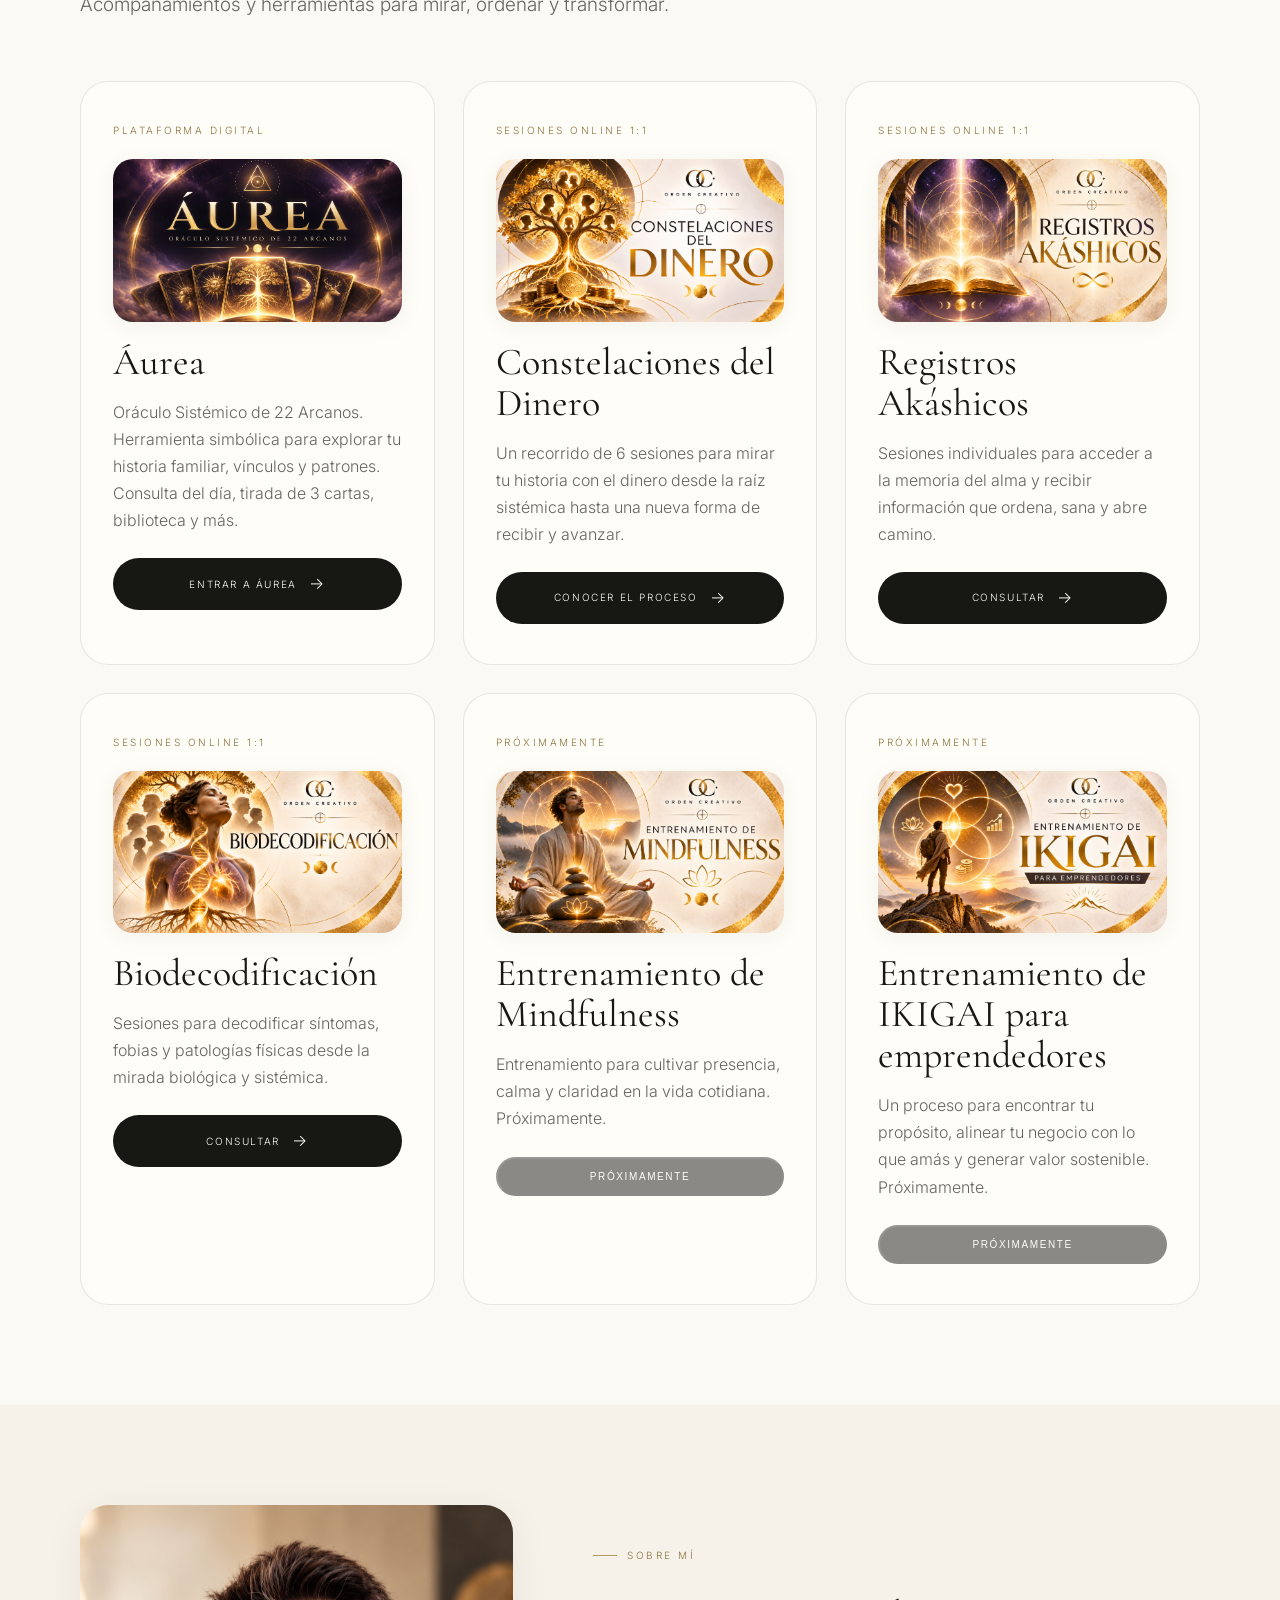
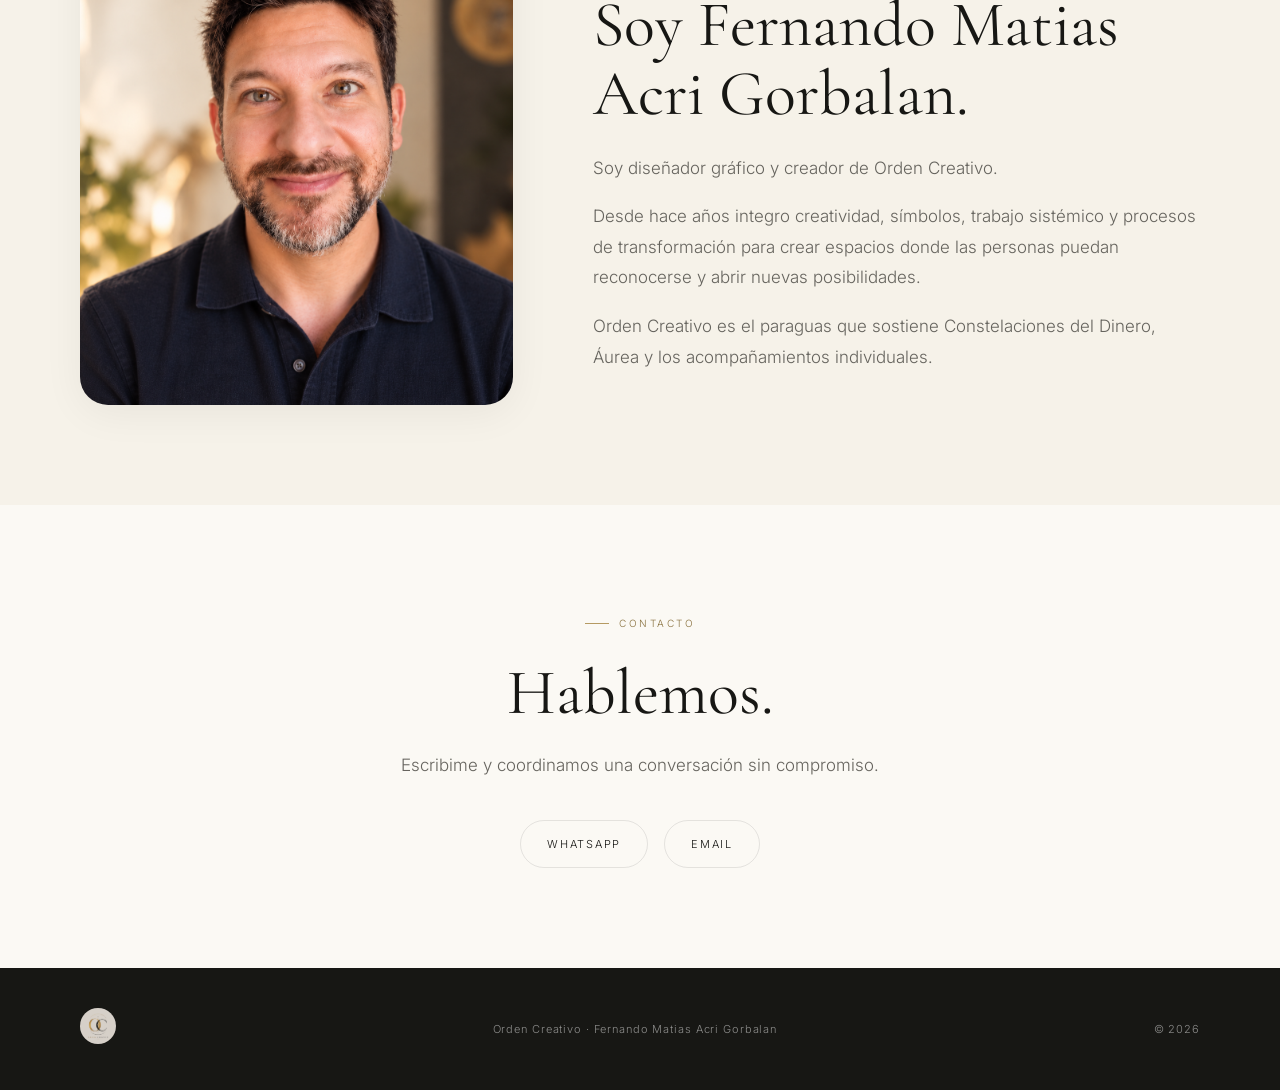
==== commit 5226a732: "Home OC: centrar logo en el header" ====
--- a/index.html
+++ b/index.html
@@ -65,9 +65,9 @@
     header {
       position: absolute; top: 0; left: 0; width: 100%; z-index: 20; padding: 28px 0;
     }
-    .nav { display: flex; justify-content: space-between; align-items: center; position: relative; gap: 20px; flex-wrap: wrap; }
+    .nav { display: flex; flex-direction: column; align-items: center; position: relative; gap: 16px; }
     .brand { display: flex; align-items: center; }
-    .nav-links { display: flex; align-items: center; gap: 10px; flex-wrap: wrap; justify-content: flex-end; }
+    .nav-links { display: flex; align-items: center; gap: 10px; flex-wrap: wrap; justify-content: center; }
     .brand img {
       height: 160px; width: 160px; object-fit: cover;
       border-radius: 50%; border: 2px solid var(--gold);
